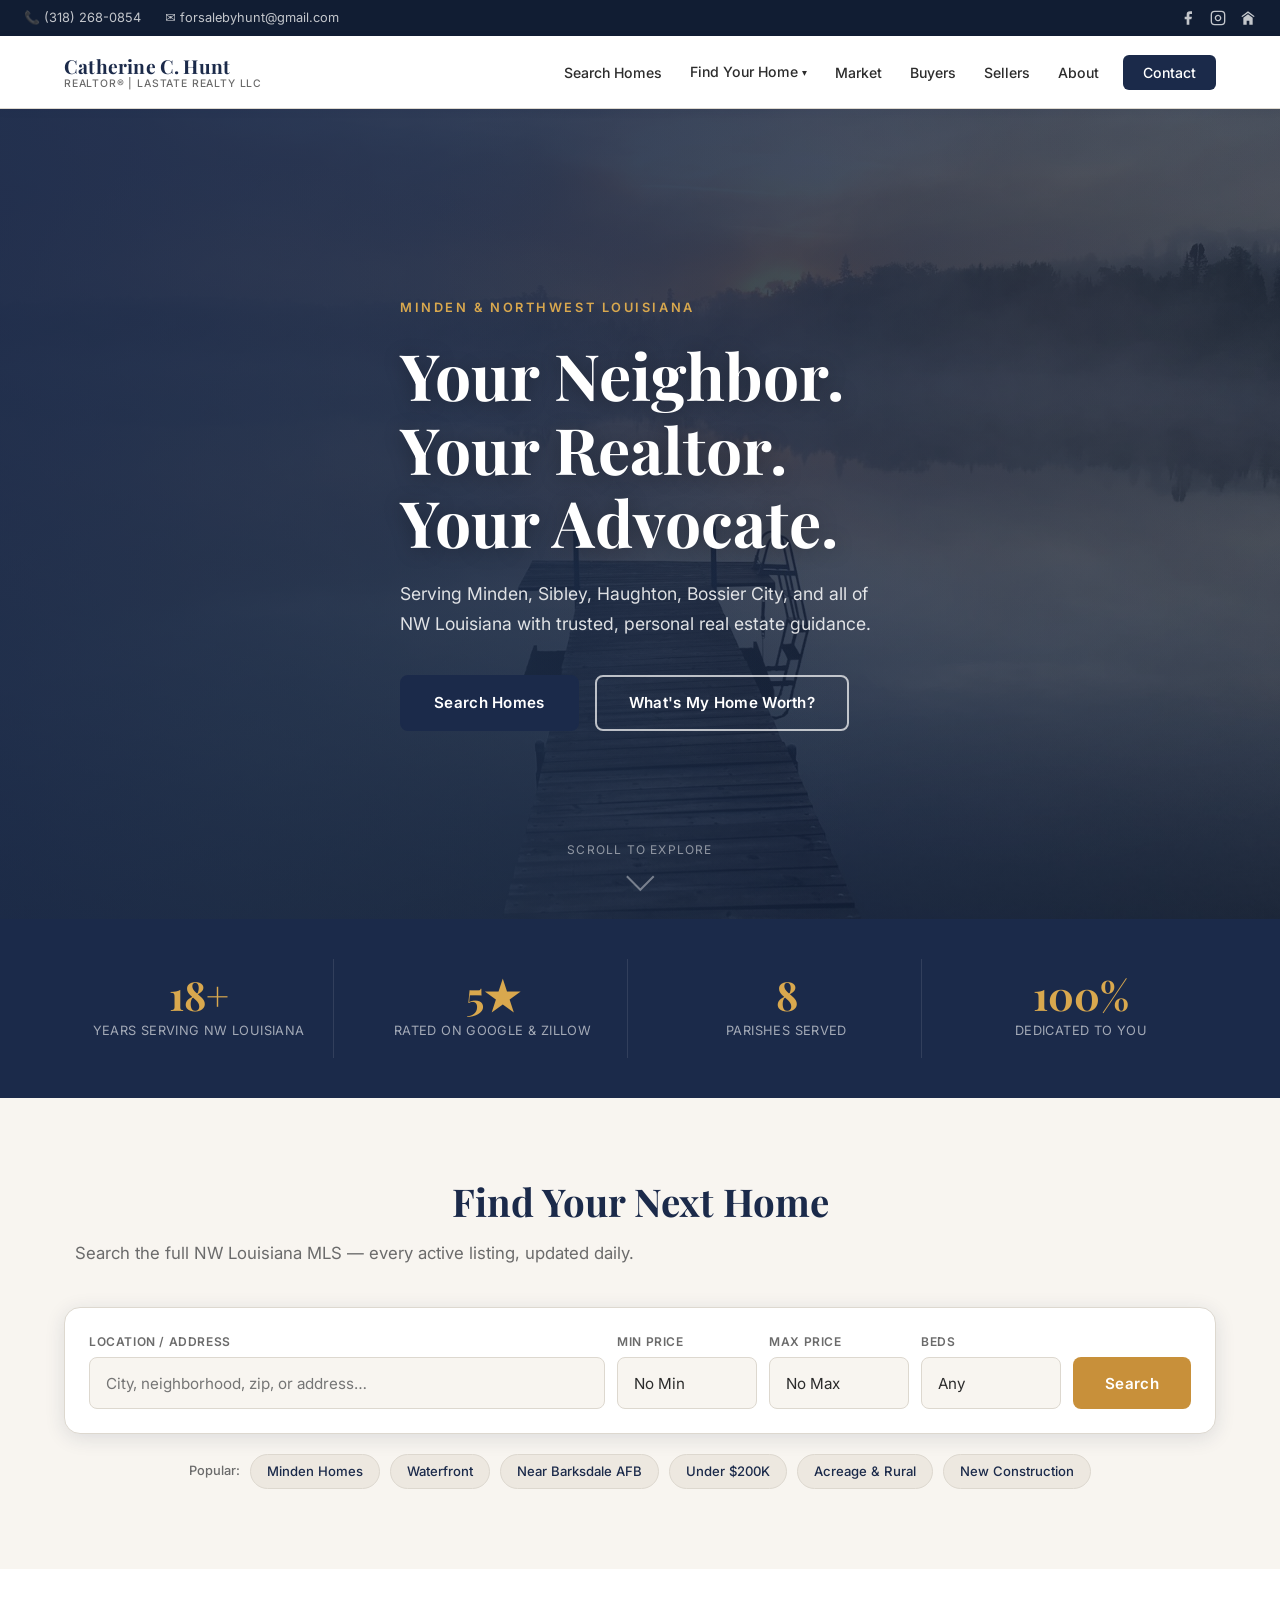
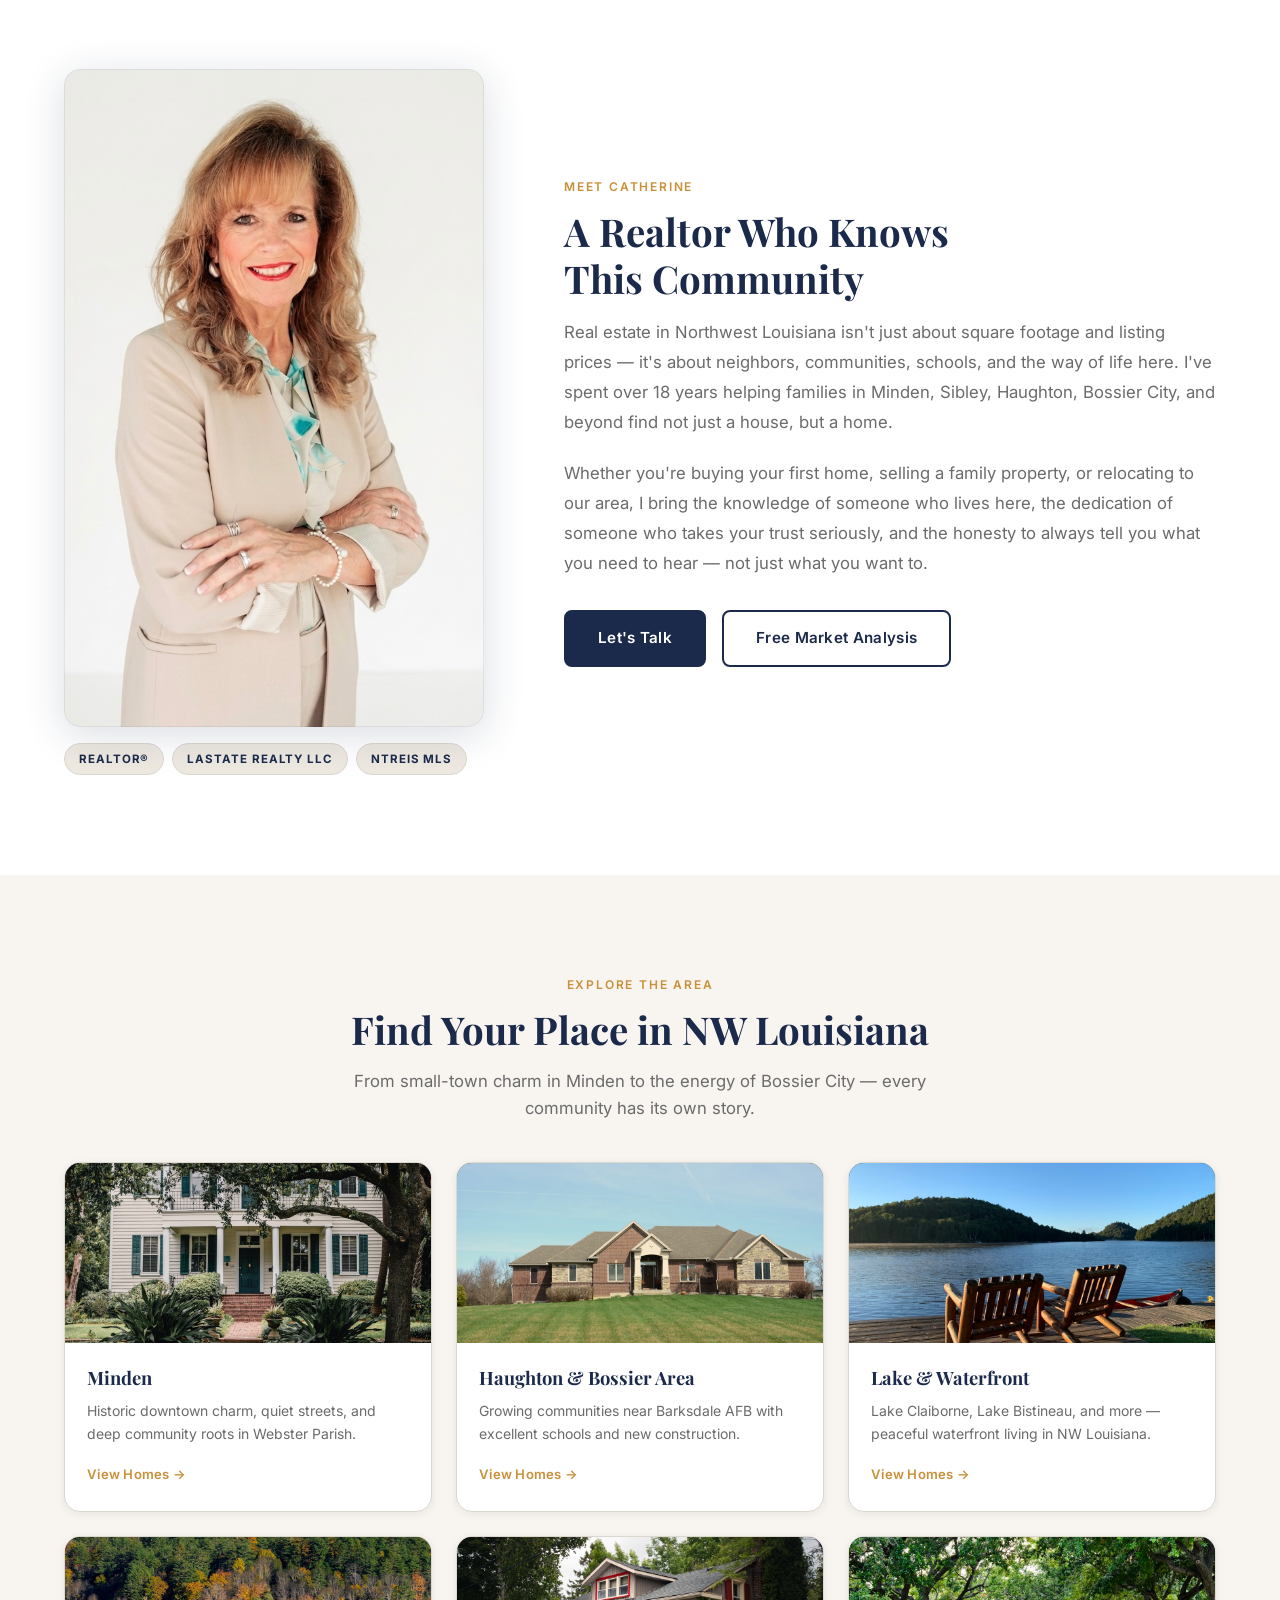
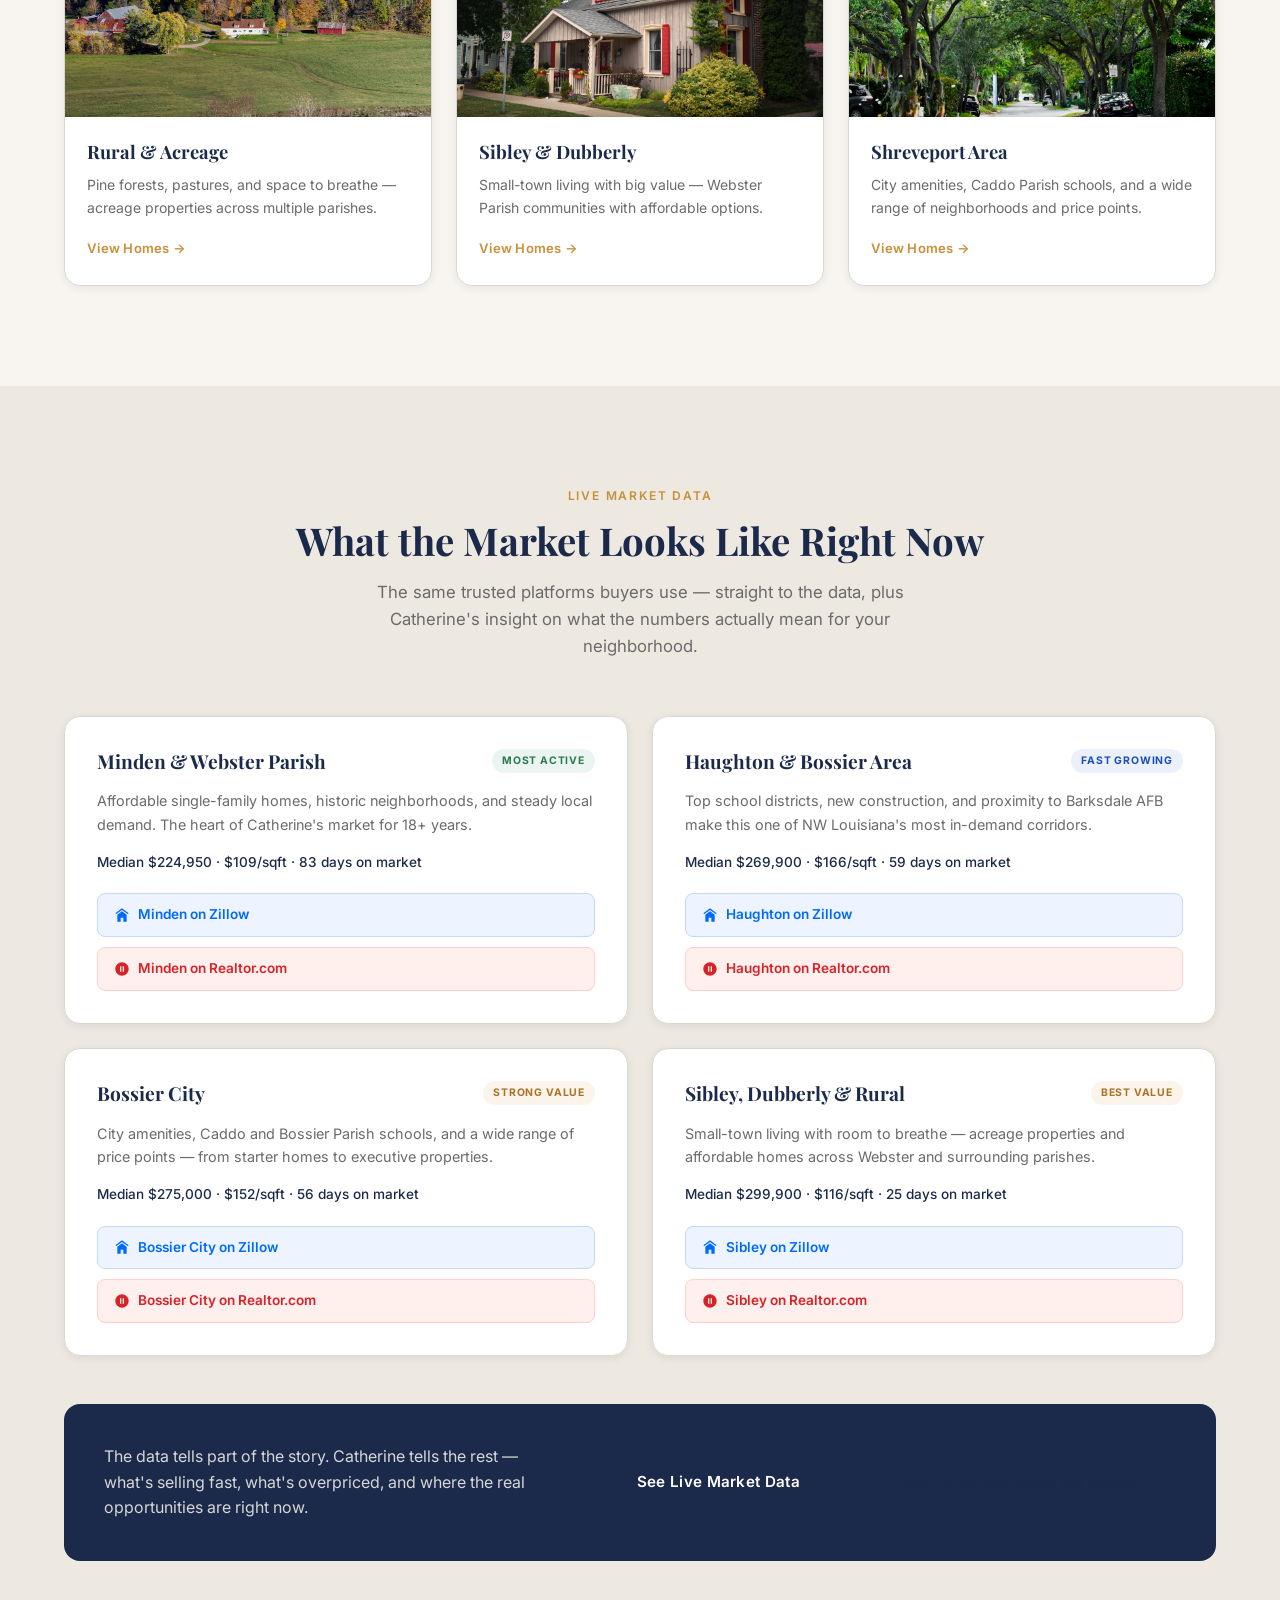
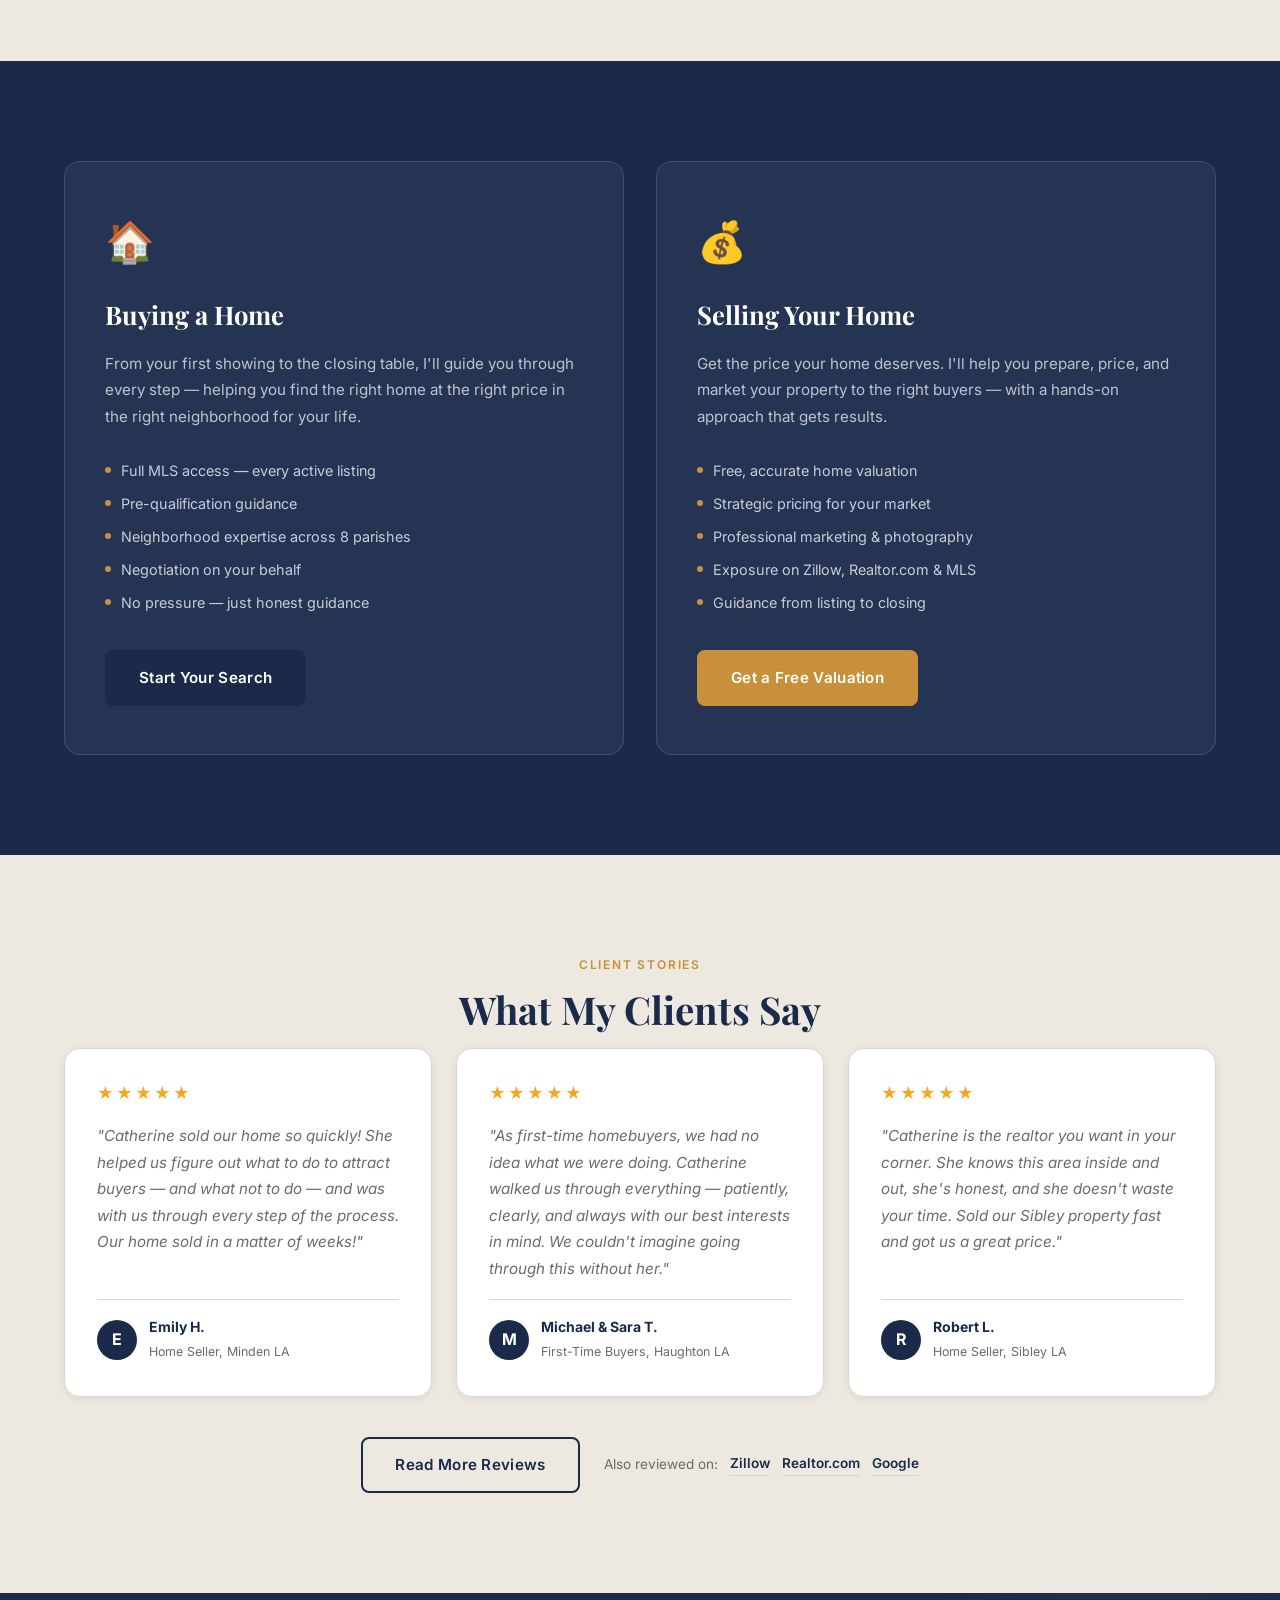
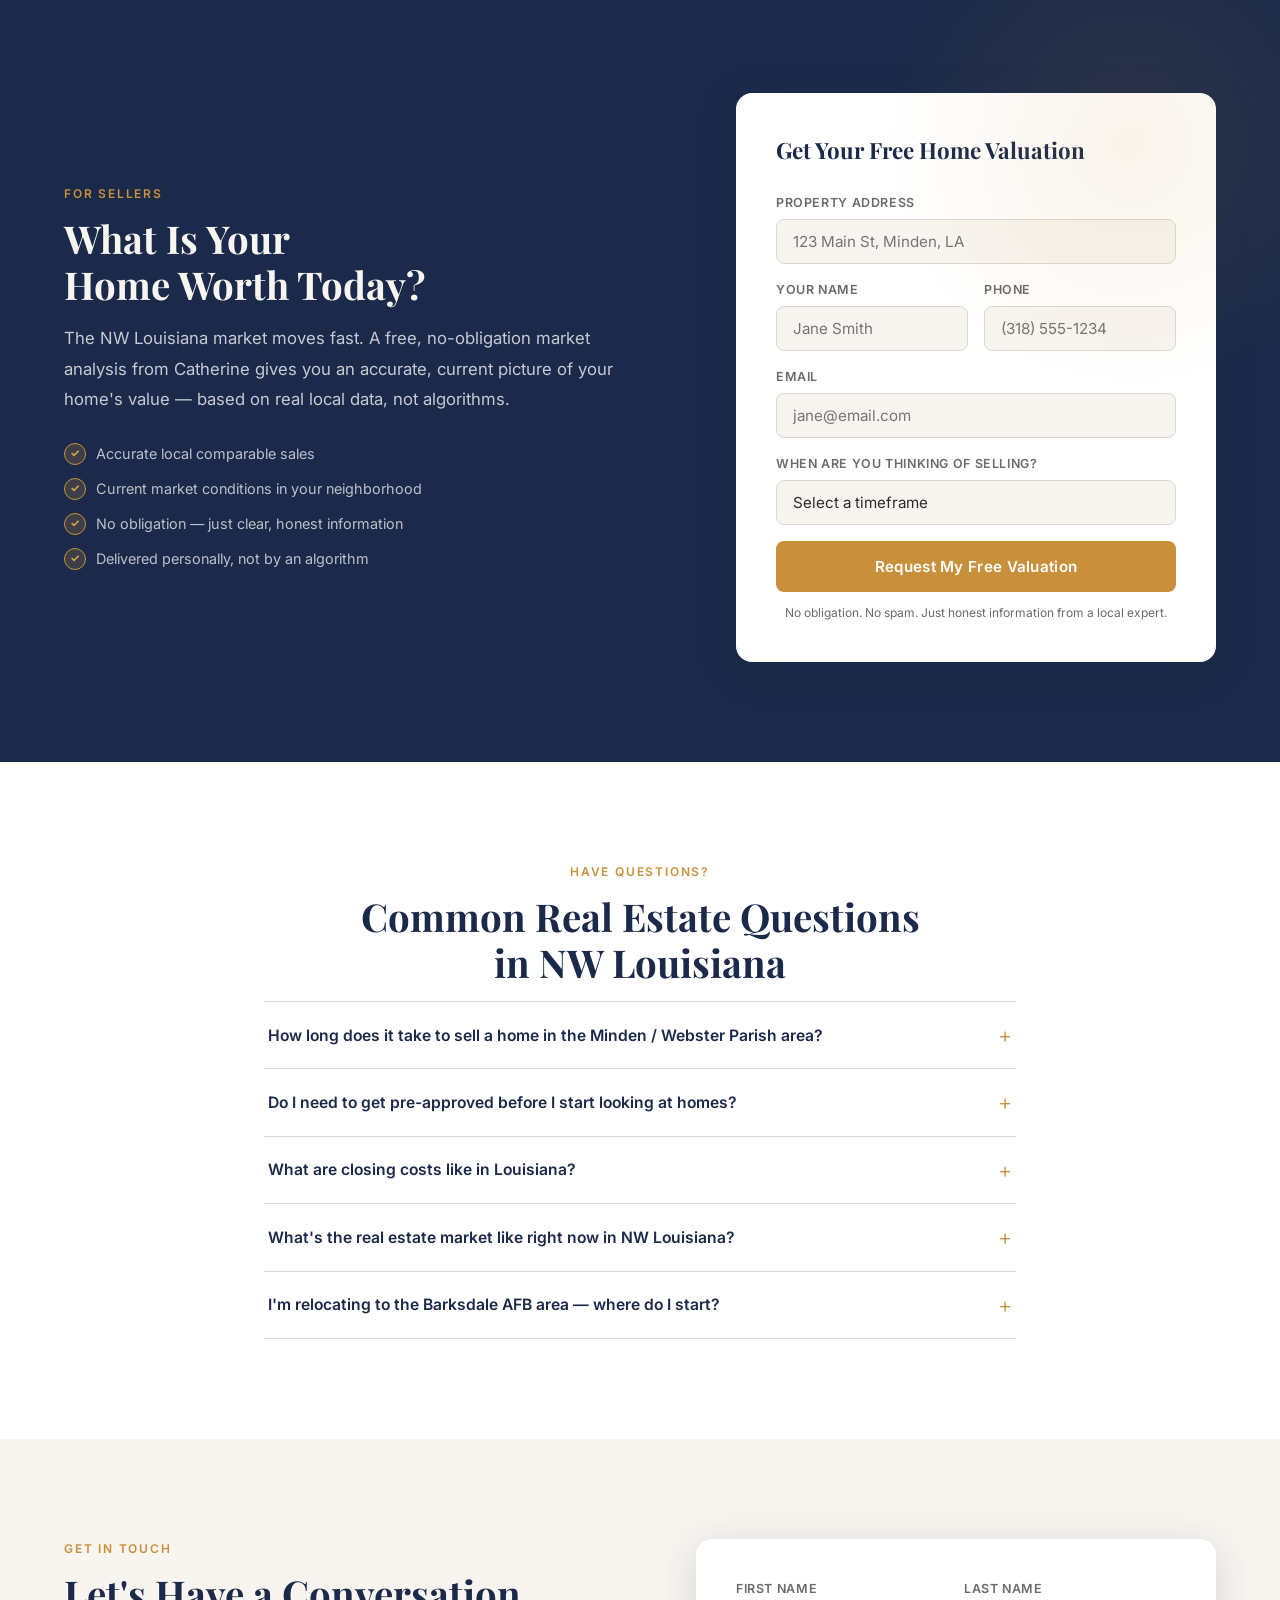
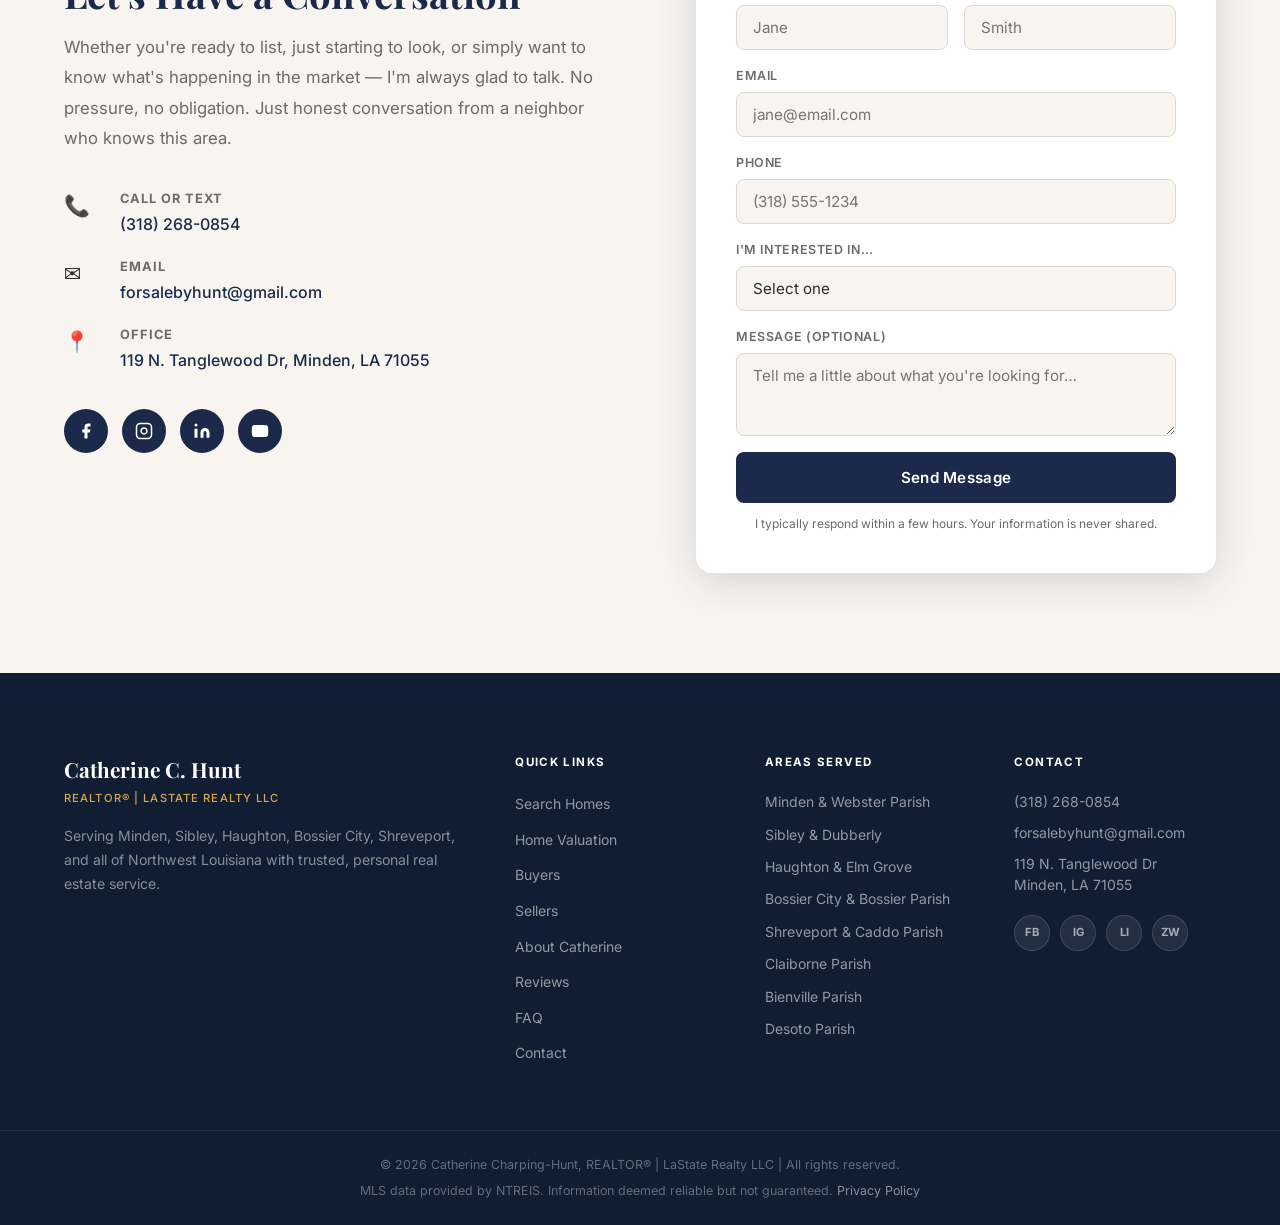
==== index.html @ a7c4f180 "Publish site 2026-11-21" ====
<!DOCTYPE html>
<html lang="en">
<head>
  <meta charset="UTF-8" />
  <meta name="viewport" content="width=device-width, initial-scale=1.0" />
  <title>Catherine C. Hunt | Realtor® | Minden & Northwest Louisiana</title>
  <meta name="description" content="Catherine Charping-Hunt is your trusted local REALTOR® serving Minden, Sibley, Haughton, Bossier City, and all of Northwest Louisiana. Search homes, get a free market analysis, or just start a conversation." />
  <meta name="google-site-verification" content="H-cuQjFTd4nhVCgy2hoSKuExroOW027hqfY9KcLhJOw" />

  <!-- Canonical + social preview. Base URL: swap to https://www.forsalebyhunt.com when the domain moves. -->
  <link rel="canonical" href="https://extradeadfred.github.io/hnt-realtor/" />
  <meta property="og:type" content="website" />
  <meta property="og:title" content="Catherine C. Hunt | Realtor® | Minden & Northwest Louisiana" />
  <meta property="og:description" content="Your trusted local REALTOR® serving Minden, Sibley, Haughton, Bossier City, and all of Northwest Louisiana. Search homes, get a free market analysis, or just start a conversation." />
  <meta property="og:url" content="https://extradeadfred.github.io/hnt-realtor/" />
  <meta property="og:image" content="https://extradeadfred.github.io/hnt-realtor/assets/hero.jpg" />
  <meta property="og:locale" content="en_US" />
  <meta name="twitter:card" content="summary_large_image" />
  <meta name="twitter:title" content="Catherine C. Hunt | Realtor® | Minden & Northwest Louisiana" />
  <meta name="twitter:description" content="Your trusted local REALTOR® serving Minden, Sibley, Haughton, Bossier City, and all of Northwest Louisiana." />
  <meta name="twitter:image" content="https://extradeadfred.github.io/hnt-realtor/assets/hero.jpg" />

  <script type="application/ld+json">
  {
    "@context": "https://schema.org",
    "@type": "RealEstateAgent",
    "name": "Catherine Charping-Hunt",
    "alternateName": "Catherine C. Hunt",
    "url": "https://extradeadfred.github.io/hnt-realtor/",
    "image": "https://extradeadfred.github.io/hnt-realtor/catherine-hunt.jpg",
    "telephone": "+1-318-268-0854",
    "email": "forsalebyhunt@gmail.com",
    "jobTitle": "REALTOR®",
    "worksFor": { "@type": "Organization", "name": "LaState Realty LLC" },
    "address": {
      "@type": "PostalAddress",
      "streetAddress": "119 N. Tanglewood Dr",
      "addressLocality": "Minden",
      "addressRegion": "LA",
      "postalCode": "71055",
      "addressCountry": "US"
    },
    "areaServed": [
      { "@type": "City", "name": "Minden, LA" },
      { "@type": "City", "name": "Sibley, LA" },
      { "@type": "City", "name": "Haughton, LA" },
      { "@type": "City", "name": "Bossier City, LA" },
      { "@type": "City", "name": "Shreveport, LA" },
      { "@type": "City", "name": "Homer, LA" },
      { "@type": "AdministrativeArea", "name": "Webster Parish, LA" },
      { "@type": "AdministrativeArea", "name": "Bossier Parish, LA" },
      { "@type": "AdministrativeArea", "name": "Claiborne Parish, LA" }
    ],
    "sameAs": [
      "https://www.facebook.com/CatherineHuntRealtor/",
      "https://www.instagram.com/realtorcatherinehunt/",
      "https://www.linkedin.com/in/catherine-charping-hunt-a2464612b",
      "https://www.zillow.com/profile/Catherine%20Hunt",
      "https://www.realtor.com/realestateagents/5878fb2764c51d001032759d"
    ]
  }
  </script>

  <link rel="preconnect" href="https://fonts.googleapis.com" />
  <link rel="preconnect" href="https://fonts.gstatic.com" crossorigin />
  <link href="https://fonts.googleapis.com/css2?family=Playfair+Display:ital,wght@0,400;0,600;0,700;1,400&family=Inter:wght@300;400;500;600&display=swap" rel="stylesheet" />
  <link rel="stylesheet" href="styles.css" />
</head>
<body>

  <!-- ===== TOP BAR ===== -->
  <div class="topbar">
    <span>📞 <a href="tel:3182680854">(318) 268-0854</a></span>
    <span>✉ <a href="mailto:forsalebyhunt@gmail.com">forsalebyhunt@gmail.com</a></span>
    <div class="topbar-social">
      <a href="https://www.facebook.com/CatherineHuntRealtor/" aria-label="Facebook" target="_blank" rel="noopener">
        <svg viewBox="0 0 24 24" fill="currentColor"><path d="M18 2h-3a5 5 0 0 0-5 5v3H7v4h3v8h4v-8h3l1-4h-4V7a1 1 0 0 1 1-1h3z"/></svg>
      </a>
      <a href="https://www.instagram.com/realtorcatherinehunt/" aria-label="Instagram" target="_blank" rel="noopener">
        <svg viewBox="0 0 24 24" fill="none" stroke="currentColor" stroke-width="2"><rect x="2" y="2" width="20" height="20" rx="5" ry="5"/><path d="M16 11.37A4 4 0 1 1 12.63 8 4 4 0 0 1 16 11.37z"/><line x1="17.5" y1="6.5" x2="17.51" y2="6.5"/></svg>
      </a>
      <a href="https://www.zillow.com/profile/Catherine%20Hunt" aria-label="Zillow" target="_blank" rel="noopener">
        <svg viewBox="0 0 24 24" fill="currentColor"><path d="M12 2L2 9.5l1.5 1L12 4.5l8.5 6L22 9.5z"/><path d="M12 6.5L5 11.5V22h5v-6h4v6h5V11.5z"/></svg>
      </a>
    </div>
  </div>

  <!-- ===== HEADER / NAV ===== -->
  <header class="header" id="header">
    <div class="header-inner container">
      <a href="#" class="logo">
        <span class="logo-name">Catherine C. Hunt</span>
        <span class="logo-title">REALTOR® | LaState Realty LLC</span>
      </a>

      <nav class="nav" id="nav">
        <ul class="nav-list">
          <li><a href="#search" class="nav-link">Search Homes</a></li>
          <li class="nav-dropdown">
            <a href="#neighborhoods" class="nav-link nav-link--dropdown">Find Your Home <span class="caret">▾</span></a>
            <ul class="dropdown-menu">
              <li><a href="#search">Minden Area Homes</a></li>
              <li><a href="#search">Sibley / Haughton / Bossier</a></li>
              <li><a href="#search">Lake &amp; Waterfront Properties</a></li>
              <li><a href="#search">Near Barksdale AFB</a></li>
              <li><a href="#search">Rural / Acreage Properties</a></li>
              <li><a href="#search">Under $200K</a></li>
              <li><a href="#search">New Construction</a></li>
              <li><a href="#search">Millwood Landing</a></li>
            </ul>
          </li>
          <li><a href="market.html" class="nav-link">Market</a></li>
          <li><a href="#buyers-sellers" class="nav-link">Buyers</a></li>
          <li><a href="#buyers-sellers" class="nav-link">Sellers</a></li>
          <li><a href="#about" class="nav-link">About</a></li>
          <li><a href="#contact" class="nav-link nav-link--cta">Contact</a></li>
        </ul>
      </nav>

      <button class="hamburger" id="hamburger" aria-label="Open menu" aria-expanded="false">
        <span></span><span></span><span></span>
      </button>
    </div>
  </header>

  <!-- ===== HERO ===== -->
  <section class="hero" id="home">
    <div class="hero-overlay"></div>
    <div class="hero-content container">
      <p class="hero-eyebrow">Minden &amp; Northwest Louisiana</p>
      <h1 class="hero-headline">Your Neighbor.<br>Your Realtor.<br>Your Advocate.</h1>
      <p class="hero-sub">Serving Minden, Sibley, Haughton, Bossier City, and all of NW Louisiana with trusted, personal real estate guidance.</p>
      <div class="hero-ctas">
        <a href="#search" class="btn btn--primary">Search Homes</a>
        <a href="#valuation" class="btn btn--outline">What's My Home Worth?</a>
      </div>
    </div>
    <div class="hero-scroll-hint">
      <span>Scroll to explore</span>
      <div class="scroll-arrow"></div>
    </div>
  </section>

  <!-- ===== STATS BAR ===== -->
  <section class="stats-bar">
    <div class="container stats-grid">
      <div class="stat">
        <span class="stat-number">18+</span>
        <span class="stat-label">Years Serving NW Louisiana</span>
      </div>
      <div class="stat">
        <span class="stat-number">5★</span>
        <span class="stat-label">Rated on Google &amp; Zillow</span>
      </div>
      <div class="stat">
        <span class="stat-number">8</span>
        <span class="stat-label">Parishes Served</span>
      </div>
      <div class="stat">
        <span class="stat-number">100%</span>
        <span class="stat-label">Dedicated to You</span>
      </div>
    </div>
  </section>

  <!-- ===== SEARCH ===== -->
  <section class="search-section" id="search">
    <div class="container search-wrapper">
      <h2 class="section-title">Find Your Next Home</h2>
      <p class="section-sub">Search the full NW Louisiana MLS — every active listing, updated daily.</p>
      <div class="search-bar-wrap">
        <div class="search-row">
          <div class="search-field">
            <label>Location / Address</label>
            <input type="text" placeholder="City, neighborhood, zip, or address…" />
          </div>
          <div class="search-field search-field--sm">
            <label>Min Price</label>
            <select>
              <option value="">No Min</option>
              <option>$50,000</option>
              <option>$100,000</option>
              <option>$150,000</option>
              <option>$200,000</option>
              <option>$250,000</option>
              <option>$300,000</option>
              <option>$400,000</option>
              <option>$500,000+</option>
            </select>
          </div>
          <div class="search-field search-field--sm">
            <label>Max Price</label>
            <select>
              <option value="">No Max</option>
              <option>$100,000</option>
              <option>$150,000</option>
              <option>$200,000</option>
              <option>$250,000</option>
              <option>$300,000</option>
              <option>$400,000</option>
              <option>$500,000</option>
              <option>$750,000+</option>
            </select>
          </div>
          <div class="search-field search-field--sm">
            <label>Beds</label>
            <select>
              <option value="">Any</option>
              <option>1+</option>
              <option>2+</option>
              <option>3+</option>
              <option>4+</option>
            </select>
          </div>
          <button class="btn btn--search">Search</button>
        </div>
      </div>
      <div class="quick-searches">
        <span class="quick-label">Popular:</span>
        <a href="#" class="quick-tag">Minden Homes</a>
        <a href="#" class="quick-tag">Waterfront</a>
        <a href="#" class="quick-tag">Near Barksdale AFB</a>
        <a href="#" class="quick-tag">Under $200K</a>
        <a href="#" class="quick-tag">Acreage &amp; Rural</a>
        <a href="#" class="quick-tag">New Construction</a>
      </div>
    </div>
  </section>

  <!-- ===== ABOUT CATHERINE ===== -->
  <section class="about-section" id="about">
    <div class="container about-grid">
      <div class="about-photo-wrap">
        <div class="about-photo-frame">
          <img src="catherine-hunt.jpg" alt="Catherine C. Hunt, REALTOR® — Minden & Northwest Louisiana" class="about-photo" />
        </div>
        <div class="about-badges">
          <div class="badge">REALTOR®</div>
          <div class="badge">LaState Realty LLC</div>
          <div class="badge">NTREIS MLS</div>
        </div>
      </div>
      <div class="about-content">
        <p class="section-eyebrow">Meet Catherine</p>
        <h2 class="section-title section-title--left">A Realtor Who Knows<br>This Community</h2>
        <p class="about-text">
          Real estate in Northwest Louisiana isn't just about square footage and listing prices — it's about neighbors, communities, schools, and the way of life here. I've spent over 18 years helping families in Minden, Sibley, Haughton, Bossier City, and beyond find not just a house, but a home.
        </p>
        <p class="about-text">
          Whether you're buying your first home, selling a family property, or relocating to our area, I bring the knowledge of someone who lives here, the dedication of someone who takes your trust seriously, and the honesty to always tell you what you need to hear — not just what you want to.
        </p>
        <div class="about-ctas">
          <a href="#contact" class="btn btn--primary">Let's Talk</a>
          <a href="#contact" class="btn btn--ghost">Free Market Analysis</a>
        </div>
      </div>
    </div>
  </section>

  <!-- ===== NEIGHBORHOODS ===== -->
  <section class="neighborhoods-section" id="neighborhoods">
    <div class="container">
      <p class="section-eyebrow center">Explore the Area</p>
      <h2 class="section-title center">Find Your Place in NW Louisiana</h2>
      <p class="section-sub center">From small-town charm in Minden to the energy of Bossier City — every community has its own story.</p>
      <div class="neighborhoods-grid">
        <a href="#search" class="neighborhood-card">
          <div class="nc-img nc-img--minden"></div>
          <div class="nc-body">
            <h3>Minden</h3>
            <p>Historic downtown charm, quiet streets, and deep community roots in Webster Parish.</p>
            <span class="nc-link">View Homes →</span>
          </div>
        </a>
        <a href="#search" class="neighborhood-card">
          <div class="nc-img nc-img--haughton"></div>
          <div class="nc-body">
            <h3>Haughton &amp; Bossier Area</h3>
            <p>Growing communities near Barksdale AFB with excellent schools and new construction.</p>
            <span class="nc-link">View Homes →</span>
          </div>
        </a>
        <a href="#search" class="neighborhood-card">
          <div class="nc-img nc-img--waterfront"></div>
          <div class="nc-body">
            <h3>Lake &amp; Waterfront</h3>
            <p>Lake Claiborne, Lake Bistineau, and more — peaceful waterfront living in NW Louisiana.</p>
            <span class="nc-link">View Homes →</span>
          </div>
        </a>
        <a href="#search" class="neighborhood-card">
          <div class="nc-img nc-img--rural"></div>
          <div class="nc-body">
            <h3>Rural &amp; Acreage</h3>
            <p>Pine forests, pastures, and space to breathe — acreage properties across multiple parishes.</p>
            <span class="nc-link">View Homes →</span>
          </div>
        </a>
        <a href="#search" class="neighborhood-card">
          <div class="nc-img nc-img--sibley"></div>
          <div class="nc-body">
            <h3>Sibley &amp; Dubberly</h3>
            <p>Small-town living with big value — Webster Parish communities with affordable options.</p>
            <span class="nc-link">View Homes →</span>
          </div>
        </a>
        <a href="#search" class="neighborhood-card">
          <div class="nc-img nc-img--shreveport"></div>
          <div class="nc-body">
            <h3>Shreveport Area</h3>
            <p>City amenities, Caddo Parish schools, and a wide range of neighborhoods and price points.</p>
            <span class="nc-link">View Homes →</span>
          </div>
        </a>
      </div>
    </div>
  </section>

  <!-- ===== MARKET SNAPSHOT ===== -->
  <section class="market-section" id="market">
    <div class="container">
      <p class="section-eyebrow center">Live Market Data</p>
      <h2 class="section-title center">What the Market Looks Like Right Now</h2>
      <p class="section-sub center">The same trusted platforms buyers use — straight to the data, plus Catherine's insight on what the numbers actually mean for your neighborhood.</p>
      <div class="market-grid">

        <div class="market-card">
          <div class="market-card-top">
            <h3>Minden &amp; Webster Parish</h3>
            <span class="market-badge market-badge--active">Most Active</span>
          </div>
          <p class="market-desc">Affordable single-family homes, historic neighborhoods, and steady local demand. The heart of Catherine's market for 18+ years.</p>
          <p class="market-desc" style="font-size:0.85rem; color:var(--navy); font-weight:500;">Median <span data-stat="Minden:median_price">$224,950</span> · <span data-stat="Minden:median_ppsf">$108/sqft</span> · <span data-stat="Minden:median_dom">83 days</span> on market</p>
          <div class="market-links">
            <a href="https://www.zillow.com/minden-la/home-values/" target="_blank" rel="noopener" class="market-link market-link--zillow">
              <svg width="16" height="16" viewBox="0 0 24 24" fill="currentColor" aria-hidden="true"><path d="M12 2L2 9.5l1.5 1L12 4.5l8.5 6L22 9.5z"/><path d="M12 6.5L5 11.5V22h5v-6h4v6h5V11.5z"/></svg>
              Minden on Zillow
            </a>
            <a href="https://www.realtor.com/realestateandhomes-search/Minden_LA" target="_blank" rel="noopener" class="market-link market-link--realtor">
              <svg width="16" height="16" viewBox="0 0 24 24" fill="currentColor" aria-hidden="true"><path d="M12 2C6.48 2 2 6.48 2 12s4.48 10 10 10 10-4.48 10-10S17.52 2 12 2zm-1 14H9V8h2v8zm4 0h-2V8h2v8z"/></svg>
              Minden on Realtor.com
            </a>
          </div>
        </div>

        <div class="market-card">
          <div class="market-card-top">
            <h3>Haughton &amp; Bossier Area</h3>
            <span class="market-badge market-badge--growing">Fast Growing</span>
          </div>
          <p class="market-desc">Top school districts, new construction, and proximity to Barksdale AFB make this one of NW Louisiana's most in-demand corridors.</p>
          <p class="market-desc" style="font-size:0.85rem; color:var(--navy); font-weight:500;">Median <span data-stat="Haughton:median_price">$269,900</span> · <span data-stat="Haughton:median_ppsf">$166/sqft</span> · <span data-stat="Haughton:median_dom">59 days</span> on market</p>
          <div class="market-links">
            <a href="https://www.zillow.com/haughton-la/home-values/" target="_blank" rel="noopener" class="market-link market-link--zillow">
              <svg width="16" height="16" viewBox="0 0 24 24" fill="currentColor" aria-hidden="true"><path d="M12 2L2 9.5l1.5 1L12 4.5l8.5 6L22 9.5z"/><path d="M12 6.5L5 11.5V22h5v-6h4v6h5V11.5z"/></svg>
              Haughton on Zillow
            </a>
            <a href="https://www.realtor.com/realestateandhomes-search/Haughton_LA" target="_blank" rel="noopener" class="market-link market-link--realtor">
              <svg width="16" height="16" viewBox="0 0 24 24" fill="currentColor" aria-hidden="true"><path d="M12 2C6.48 2 2 6.48 2 12s4.48 10 10 10 10-4.48 10-10S17.52 2 12 2zm-1 14H9V8h2v8zm4 0h-2V8h2v8z"/></svg>
              Haughton on Realtor.com
            </a>
          </div>
        </div>

        <div class="market-card">
          <div class="market-card-top">
            <h3>Bossier City</h3>
            <span class="market-badge market-badge--value">Strong Value</span>
          </div>
          <p class="market-desc">City amenities, Caddo and Bossier Parish schools, and a wide range of price points — from starter homes to executive properties.</p>
          <p class="market-desc" style="font-size:0.85rem; color:var(--navy); font-weight:500;">Median <span data-stat="Bossier City:median_price">$275,000</span> · <span data-stat="Bossier City:median_ppsf">$152/sqft</span> · <span data-stat="Bossier City:median_dom">56 days</span> on market</p>
          <div class="market-links">
            <a href="https://www.zillow.com/bossier-city-la/home-values/" target="_blank" rel="noopener" class="market-link market-link--zillow">
              <svg width="16" height="16" viewBox="0 0 24 24" fill="currentColor" aria-hidden="true"><path d="M12 2L2 9.5l1.5 1L12 4.5l8.5 6L22 9.5z"/><path d="M12 6.5L5 11.5V22h5v-6h4v6h5V11.5z"/></svg>
              Bossier City on Zillow
            </a>
            <a href="https://www.realtor.com/realestateandhomes-search/Bossier-City_LA" target="_blank" rel="noopener" class="market-link market-link--realtor">
              <svg width="16" height="16" viewBox="0 0 24 24" fill="currentColor" aria-hidden="true"><path d="M12 2C6.48 2 2 6.48 2 12s4.48 10 10 10 10-4.48 10-10S17.52 2 12 2zm-1 14H9V8h2v8zm4 0h-2V8h2v8z"/></svg>
              Bossier City on Realtor.com
            </a>
          </div>
        </div>

        <div class="market-card">
          <div class="market-card-top">
            <h3>Sibley, Dubberly &amp; Rural</h3>
            <span class="market-badge market-badge--value">Best Value</span>
          </div>
          <p class="market-desc">Small-town living with room to breathe — acreage properties and affordable homes across Webster and surrounding parishes.</p>
          <p class="market-desc" style="font-size:0.85rem; color:var(--navy); font-weight:500;">Median <span data-stat="Sibley:median_price">$299,900</span> · <span data-stat="Sibley:median_ppsf">$116/sqft</span> · <span data-stat="Sibley:median_dom">25 days</span> on market</p>
          <div class="market-links">
            <a href="https://www.zillow.com/sibley-la/home-values/" target="_blank" rel="noopener" class="market-link market-link--zillow">
              <svg width="16" height="16" viewBox="0 0 24 24" fill="currentColor" aria-hidden="true"><path d="M12 2L2 9.5l1.5 1L12 4.5l8.5 6L22 9.5z"/><path d="M12 6.5L5 11.5V22h5v-6h4v6h5V11.5z"/></svg>
              Sibley on Zillow
            </a>
            <a href="https://www.realtor.com/realestateandhomes-search/Sibley_LA" target="_blank" rel="noopener" class="market-link market-link--realtor">
              <svg width="16" height="16" viewBox="0 0 24 24" fill="currentColor" aria-hidden="true"><path d="M12 2C6.48 2 2 6.48 2 12s4.48 10 10 10 10-4.48 10-10S17.52 2 12 2zm-1 14H9V8h2v8zm4 0h-2V8h2v8z"/></svg>
              Sibley on Realtor.com
            </a>
          </div>
        </div>

      </div>
      <div class="market-cta-wrap">
        <p class="market-cta-text">The data tells part of the story. Catherine tells the rest — what's selling fast, what's overpriced, and where the real opportunities are right now.</p>
        <a href="market.html" class="btn btn--primary">See Live Market Data</a>
        <a href="#contact" class="btn btn--ghost">Ask Catherine About the Market</a>
      </div>
    </div>
  </section>

  <!-- ===== BUYERS / SELLERS ===== -->
  <section class="buyers-sellers" id="buyers-sellers">
    <div class="container bs-grid">
      <div class="bs-card bs-card--buyer">
        <div class="bs-icon">🏠</div>
        <h3>Buying a Home</h3>
        <p>From your first showing to the closing table, I'll guide you through every step — helping you find the right home at the right price in the right neighborhood for your life.</p>
        <ul class="bs-list">
          <li>Full MLS access — every active listing</li>
          <li>Pre-qualification guidance</li>
          <li>Neighborhood expertise across 8 parishes</li>
          <li>Negotiation on your behalf</li>
          <li>No pressure — just honest guidance</li>
        </ul>
        <a href="#contact" class="btn btn--primary">Start Your Search</a>
      </div>
      <div class="bs-card bs-card--seller">
        <div class="bs-icon">💰</div>
        <h3>Selling Your Home</h3>
        <p>Get the price your home deserves. I'll help you prepare, price, and market your property to the right buyers — with a hands-on approach that gets results.</p>
        <ul class="bs-list">
          <li>Free, accurate home valuation</li>
          <li>Strategic pricing for your market</li>
          <li>Professional marketing &amp; photography</li>
          <li>Exposure on Zillow, Realtor.com &amp; MLS</li>
          <li>Guidance from listing to closing</li>
        </ul>
        <a href="#valuation" class="btn btn--gold">Get a Free Valuation</a>
      </div>
    </div>
  </section>

  <!-- ===== TESTIMONIALS ===== -->
  <section class="testimonials-section" id="testimonials">
    <div class="container">
      <p class="section-eyebrow center">Client Stories</p>
      <h2 class="section-title center">What My Clients Say</h2>
      <div class="testimonials-grid">
        <div class="testimonial-card">
          <div class="stars">★★★★★</div>
          <p class="testimonial-text">"Catherine sold our home so quickly! She helped us figure out what to do to attract buyers — and what <em>not</em> to do — and was with us through every step of the process. Our home sold in a matter of weeks!"</p>
          <div class="testimonial-author">
            <div class="author-avatar">E</div>
            <div>
              <strong>Emily H.</strong>
              <span>Home Seller, Minden LA</span>
            </div>
          </div>
        </div>
        <div class="testimonial-card">
          <div class="stars">★★★★★</div>
          <p class="testimonial-text">"As first-time homebuyers, we had no idea what we were doing. Catherine walked us through everything — patiently, clearly, and always with our best interests in mind. We couldn't imagine going through this without her."</p>
          <div class="testimonial-author">
            <div class="author-avatar">M</div>
            <div>
              <strong>Michael &amp; Sara T.</strong>
              <span>First-Time Buyers, Haughton LA</span>
            </div>
          </div>
        </div>
        <div class="testimonial-card">
          <div class="stars">★★★★★</div>
          <p class="testimonial-text">"Catherine is the realtor you want in your corner. She knows this area inside and out, she's honest, and she doesn't waste your time. Sold our Sibley property fast and got us a great price."</p>
          <div class="testimonial-author">
            <div class="author-avatar">R</div>
            <div>
              <strong>Robert L.</strong>
              <span>Home Seller, Sibley LA</span>
            </div>
          </div>
        </div>
      </div>
      <div class="reviews-link">
        <a href="https://www.forsalebyhunt.com/testimonials" class="btn btn--ghost" target="_blank" rel="noopener">Read More Reviews</a>
        <div class="review-platforms">
          <span>Also reviewed on:</span>
          <a href="https://www.zillow.com/profile/Catherine%20Hunt" target="_blank" rel="noopener">Zillow</a>
          <a href="https://www.realtor.com/realestateagents/5878fb2764c51d001032759d" target="_blank" rel="noopener">Realtor.com</a>
          <a href="https://www.google.com/search?q=catherine+c+hunt+realtor+minden+la" target="_blank" rel="noopener">Google</a>
        </div>
      </div>
    </div>
  </section>

  <!-- ===== HOME VALUATION ===== -->
  <section class="valuation-section" id="valuation">
    <div class="container valuation-grid">
      <div class="valuation-content">
        <p class="section-eyebrow">For Sellers</p>
        <h2 class="section-title section-title--light">What Is Your<br>Home Worth Today?</h2>
        <p class="valuation-text">The NW Louisiana market moves fast. A free, no-obligation market analysis from Catherine gives you an accurate, current picture of your home's value — based on real local data, not algorithms.</p>
        <ul class="valuation-points">
          <li>Accurate local comparable sales</li>
          <li>Current market conditions in your neighborhood</li>
          <li>No obligation — just clear, honest information</li>
          <li>Delivered personally, not by an algorithm</li>
        </ul>
      </div>
      <div class="valuation-form-wrap">
        <form class="valuation-form" id="valuation-form">
          <h3>Get Your Free Home Valuation</h3>
          <div class="form-field">
            <label for="val-address">Property Address</label>
            <input type="text" id="val-address" placeholder="123 Main St, Minden, LA" />
          </div>
          <div class="form-row">
            <div class="form-field">
              <label for="val-name">Your Name</label>
              <input type="text" id="val-name" placeholder="Jane Smith" />
            </div>
            <div class="form-field">
              <label for="val-phone">Phone</label>
              <input type="tel" id="val-phone" placeholder="(318) 555-1234" />
            </div>
          </div>
          <div class="form-field">
            <label for="val-email">Email</label>
            <input type="email" id="val-email" placeholder="jane@email.com" />
          </div>
          <div class="form-field">
            <label for="val-timeline">When are you thinking of selling?</label>
            <select id="val-timeline">
              <option value="">Select a timeframe</option>
              <option>As soon as possible</option>
              <option>1–3 months</option>
              <option>3–6 months</option>
              <option>6–12 months</option>
              <option>Just exploring my options</option>
            </select>
          </div>
          <button type="submit" class="btn btn--gold btn--full">Request My Free Valuation</button>
          <p class="form-disclaimer">No obligation. No spam. Just honest information from a local expert.</p>
        </form>
      </div>
    </div>
  </section>

  <script type="application/ld+json">
  {
    "@context": "https://schema.org",
    "@type": "FAQPage",
    "mainEntity": [
      {
        "@type": "Question",
        "name": "How long does it take to sell a home in the Minden / Webster Parish area?",
        "acceptedAnswer": { "@type": "Answer", "text": "In the current NW Louisiana market, well-priced homes in Minden and Webster Parish typically receive offers within 2–6 weeks. Homes that are strategically priced and properly prepared tend to sell significantly faster." }
      },
      {
        "@type": "Question",
        "name": "Do I need to get pre-approved before I start looking at homes?",
        "acceptedAnswer": { "@type": "Answer", "text": "You don't have to — but it's strongly recommended. A pre-approval letter tells sellers you're a serious buyer, strengthens your offer, and helps you focus your search on homes in your real budget." }
      },
      {
        "@type": "Question",
        "name": "What are closing costs like in Louisiana?",
        "acceptedAnswer": { "@type": "Answer", "text": "In Louisiana, buyers typically pay 2–5% of the purchase price in closing costs, which includes lender fees, title insurance, prepaid taxes and insurance, and other items. Sellers typically cover the real estate agent compensation and their own share of closing costs." }
      },
      {
        "@type": "Question",
        "name": "What's the real estate market like right now in NW Louisiana?",
        "acceptedAnswer": { "@type": "Answer", "text": "The NW Louisiana market has remained relatively stable compared to other regions. Minden and Webster Parish offer excellent value for buyers, and waterfront properties near Lake Claiborne and Lake Bistineau continue to attract strong interest." }
      },
      {
        "@type": "Question",
        "name": "I'm relocating to the Barksdale AFB area — where do I start?",
        "acceptedAnswer": { "@type": "Answer", "text": "Haughton, Bossier City, and surrounding Bossier Parish communities are the most popular options for Barksdale families due to school quality, proximity to base, and a strong sense of community. Contact Catherine for a relocation guide or virtual tours before you arrive." }
      }
    ]
  }
  </script>

  <!-- ===== FAQ ===== -->
  <section class="faq-section" id="faq">
    <div class="container faq-wrap">
      <p class="section-eyebrow center">Have Questions?</p>
      <h2 class="section-title center">Common Real Estate Questions<br>in NW Louisiana</h2>
      <div class="faq-list">
        <div class="faq-item">
          <button class="faq-question" aria-expanded="false">
            How long does it take to sell a home in the Minden / Webster Parish area?
            <span class="faq-icon">+</span>
          </button>
          <div class="faq-answer">
            <p>In the current NW Louisiana market, well-priced homes in Minden and Webster Parish typically receive offers within 2–6 weeks. Homes that are strategically priced and properly prepared tend to sell significantly faster. I can give you a realistic timeline based on your specific property and current comparable sales.</p>
          </div>
        </div>
        <div class="faq-item">
          <button class="faq-question" aria-expanded="false">
            Do I need to get pre-approved before I start looking at homes?
            <span class="faq-icon">+</span>
          </button>
          <div class="faq-answer">
            <p>You don't have to — but it's strongly recommended. A pre-approval letter tells sellers you're a serious buyer, strengthens your offer, and helps you focus your search on homes in your real budget. I can connect you with trusted local lenders who know the NW Louisiana market.</p>
          </div>
        </div>
        <div class="faq-item">
          <button class="faq-question" aria-expanded="false">
            What are closing costs like in Louisiana?
            <span class="faq-icon">+</span>
          </button>
          <div class="faq-answer">
            <p>In Louisiana, buyers typically pay 2–5% of the purchase price in closing costs, which includes lender fees, title insurance, prepaid taxes and insurance, and other items. Sellers typically cover the real estate agent compensation and their own share of closing costs. I walk every client through an estimated closing cost breakdown before we make or accept any offer — no surprises.</p>
          </div>
        </div>
        <div class="faq-item">
          <button class="faq-question" aria-expanded="false">
            What's the real estate market like right now in NW Louisiana?
            <span class="faq-icon">+</span>
          </button>
          <div class="faq-answer">
            <p>The NW Louisiana market has remained relatively stable compared to other regions. Minden and Webster Parish offer excellent value for buyers, and waterfront properties near Lake Claiborne and Lake Bistineau continue to attract strong interest. I publish regular market reports — contact me for the latest data on your specific area.</p>
          </div>
        </div>
        <div class="faq-item">
          <button class="faq-question" aria-expanded="false">
            I'm relocating to the Barksdale AFB area — where do I start?
            <span class="faq-icon">+</span>
          </button>
          <div class="faq-answer">
            <p>Welcome to NW Louisiana! Haughton, Bossier City, and surrounding Bossier Parish communities are the most popular options for Barksdale families due to school quality, proximity to base, and a strong sense of community. I'm happy to put together a relocation guide or schedule virtual tours before you arrive. Contact me and we'll get you oriented.</p>
          </div>
        </div>
      </div>
    </div>
  </section>

  <!-- ===== CONTACT ===== -->
  <section class="contact-section" id="contact">
    <div class="container contact-grid">
      <div class="contact-info">
        <p class="section-eyebrow">Get In Touch</p>
        <h2 class="section-title section-title--left">Let's Have a Conversation</h2>
        <p class="contact-text">Whether you're ready to list, just starting to look, or simply want to know what's happening in the market — I'm always glad to talk. No pressure, no obligation. Just honest conversation from a neighbor who knows this area.</p>
        <div class="contact-details">
          <a href="tel:3182680854" class="contact-item">
            <div class="contact-icon">📞</div>
            <div>
              <strong>Call or Text</strong>
              <span>(318) 268-0854</span>
            </div>
          </a>
          <a href="mailto:forsalebyhunt@gmail.com" class="contact-item">
            <div class="contact-icon">✉</div>
            <div>
              <strong>Email</strong>
              <span>forsalebyhunt@gmail.com</span>
            </div>
          </a>
          <div class="contact-item">
            <div class="contact-icon">📍</div>
            <div>
              <strong>Office</strong>
              <span>119 N. Tanglewood Dr, Minden, LA 71055</span>
            </div>
          </div>
        </div>
        <div class="contact-social">
          <a href="https://www.facebook.com/CatherineHuntRealtor/" target="_blank" rel="noopener" aria-label="Facebook">
            <svg viewBox="0 0 24 24" fill="currentColor"><path d="M18 2h-3a5 5 0 0 0-5 5v3H7v4h3v8h4v-8h3l1-4h-4V7a1 1 0 0 1 1-1h3z"/></svg>
          </a>
          <a href="https://www.instagram.com/realtorcatherinehunt/" target="_blank" rel="noopener" aria-label="Instagram">
            <svg viewBox="0 0 24 24" fill="none" stroke="currentColor" stroke-width="2"><rect x="2" y="2" width="20" height="20" rx="5" ry="5"/><path d="M16 11.37A4 4 0 1 1 12.63 8 4 4 0 0 1 16 11.37z"/><line x1="17.5" y1="6.5" x2="17.51" y2="6.5"/></svg>
          </a>
          <a href="https://www.linkedin.com/in/catherine-charping-hunt-a2464612b" target="_blank" rel="noopener" aria-label="LinkedIn">
            <svg viewBox="0 0 24 24" fill="currentColor"><path d="M16 8a6 6 0 0 1 6 6v7h-4v-7a2 2 0 0 0-2-2 2 2 0 0 0-2 2v7h-4v-7a6 6 0 0 1 6-6z"/><rect x="2" y="9" width="4" height="12"/><circle cx="4" cy="4" r="2"/></svg>
          </a>
          <a href="https://www.youtube.com/channel/UCVgbmIvFrv8oc5gp9-ZIa2g" target="_blank" rel="noopener" aria-label="YouTube">
            <svg viewBox="0 0 24 24" fill="currentColor"><path d="M22.54 6.42a2.78 2.78 0 0 0-1.95-1.96C18.88 4 12 4 12 4s-6.88 0-8.59.46a2.78 2.78 0 0 0-1.95 1.96A29 29 0 0 0 1 12a29 29 0 0 0 .46 5.58A2.78 2.78 0 0 0 3.41 19.6C5.12 20 12 20 12 20s6.88 0 8.59-.46a2.78 2.78 0 0 0 1.95-1.95A29 29 0 0 0 23 12a29 29 0 0 0-.46-5.58z"/><polygon points="9.75 15.02 15.5 12 9.75 8.98 9.75 15.02" fill="white"/></svg>
          </a>
        </div>
      </div>
      <div class="contact-form-wrap">
        <form class="contact-form" id="contact-form">
          <div class="form-row">
            <div class="form-field">
              <label for="c-name">First Name</label>
              <input type="text" id="c-name" placeholder="Jane" />
            </div>
            <div class="form-field">
              <label for="c-last">Last Name</label>
              <input type="text" id="c-last" placeholder="Smith" />
            </div>
          </div>
          <div class="form-field">
            <label for="c-email">Email</label>
            <input type="email" id="c-email" placeholder="jane@email.com" />
          </div>
          <div class="form-field">
            <label for="c-phone">Phone</label>
            <input type="tel" id="c-phone" placeholder="(318) 555-1234" />
          </div>
          <div class="form-field">
            <label for="c-interest">I'm interested in…</label>
            <select id="c-interest">
              <option value="">Select one</option>
              <option>Buying a Home</option>
              <option>Selling My Home</option>
              <option>Both Buying &amp; Selling</option>
              <option>A Free Market Analysis</option>
              <option>Just Have a Question</option>
            </select>
          </div>
          <div class="form-field">
            <label for="c-message">Message (optional)</label>
            <textarea id="c-message" placeholder="Tell me a little about what you're looking for…" rows="3"></textarea>
          </div>
          <button type="submit" class="btn btn--primary btn--full">Send Message</button>
          <p class="form-disclaimer">I typically respond within a few hours. Your information is never shared.</p>
        </form>
      </div>
    </div>
  </section>

  <!-- ===== FOOTER ===== -->
  <footer class="footer">
    <div class="container footer-grid">
      <div class="footer-brand">
        <span class="footer-name">Catherine C. Hunt</span>
        <span class="footer-subtitle">REALTOR® | LaState Realty LLC</span>
        <p class="footer-desc">Serving Minden, Sibley, Haughton, Bossier City, Shreveport, and all of Northwest Louisiana with trusted, personal real estate service.</p>
      </div>
      <div class="footer-links">
        <h4>Quick Links</h4>
        <ul>
          <li><a href="#search">Search Homes</a></li>
          <li><a href="#valuation">Home Valuation</a></li>
          <li><a href="#buyers-sellers">Buyers</a></li>
          <li><a href="#buyers-sellers">Sellers</a></li>
          <li><a href="#about">About Catherine</a></li>
          <li><a href="#testimonials">Reviews</a></li>
          <li><a href="#faq">FAQ</a></li>
          <li><a href="#contact">Contact</a></li>
        </ul>
      </div>
      <div class="footer-areas">
        <h4>Areas Served</h4>
        <ul>
          <li>Minden &amp; Webster Parish</li>
          <li>Sibley &amp; Dubberly</li>
          <li>Haughton &amp; Elm Grove</li>
          <li>Bossier City &amp; Bossier Parish</li>
          <li>Shreveport &amp; Caddo Parish</li>
          <li>Claiborne Parish</li>
          <li>Bienville Parish</li>
          <li>Desoto Parish</li>
        </ul>
      </div>
      <div class="footer-contact">
        <h4>Contact</h4>
        <p><a href="tel:3182680854">(318) 268-0854</a></p>
        <p><a href="mailto:forsalebyhunt@gmail.com">forsalebyhunt@gmail.com</a></p>
        <p>119 N. Tanglewood Dr<br>Minden, LA 71055</p>
        <div class="footer-social">
          <a href="https://www.facebook.com/CatherineHuntRealtor/" target="_blank" rel="noopener" aria-label="Facebook">FB</a>
          <a href="https://www.instagram.com/realtorcatherinehunt/" target="_blank" rel="noopener" aria-label="Instagram">IG</a>
          <a href="https://www.linkedin.com/in/catherine-charping-hunt-a2464612b" target="_blank" rel="noopener" aria-label="LinkedIn">LI</a>
          <a href="https://www.zillow.com/profile/Catherine%20Hunt" target="_blank" rel="noopener" aria-label="Zillow">ZW</a>
        </div>
      </div>
    </div>
    <div class="footer-bottom">
      <p>© 2026 Catherine Charping-Hunt, REALTOR® | LaState Realty LLC | All rights reserved.</p>
      <p>MLS data provided by NTREIS. Information deemed reliable but not guaranteed. <a href="#">Privacy Policy</a></p>
    </div>
  </footer>

  <script src="script.js"></script>
</body>
---- styles.css ----
/* =============================================
   CATHERINE C. HUNT — REALTOR® WEBSITE
   Design System & Styles
   "Simple Yet Elegant" — Professional Warmth
   ============================================= */

/* === DESIGN TOKENS === */
:root {
  --navy:        #1B2A4A;
  --navy-dark:   #111D33;
  --navy-mid:    #243459;
  --gold:        #C8903A;
  --gold-light:  #D9A84E;
  --gold-dark:   #A97228;
  --sage:        #6B8F71;
  --sage-light:  #8FAF94;
  --bg:          #F8F5F0;
  --bg-alt:      #EDE8E0;
  --text:        #2C2C2C;
  --text-muted:  #6B6B6B;
  --text-light:  #F8F5F0;
  --white:       #FFFFFF;
  --border:      #DDD8CF;

  --font-serif:  'Playfair Display', Georgia, serif;
  --font-sans:   'Inter', system-ui, -apple-system, sans-serif;

  --radius:      8px;
  --radius-lg:   16px;
  --shadow-sm:   0 2px 8px rgba(27,42,74,0.08);
  --shadow-md:   0 4px 20px rgba(27,42,74,0.12);
  --shadow-lg:   0 8px 40px rgba(27,42,74,0.16);

  --transition:  0.25s ease;
  --max-width:   1200px;
}

/* === RESET & BASE === */
*, *::before, *::after { box-sizing: border-box; margin: 0; padding: 0; }

html {
  scroll-behavior: smooth;
  font-size: 16px;
}

body {
  font-family: var(--font-sans);
  color: var(--text);
  background: var(--bg);
  line-height: 1.6;
  overflow-x: hidden;
}

img { max-width: 100%; display: block; }

a { color: inherit; text-decoration: none; }

ul { list-style: none; }

button { cursor: pointer; border: none; background: none; font-family: inherit; }

input, select, textarea {
  font-family: var(--font-sans);
  font-size: 1rem;
}

/* === UTILITY === */
.container {
  max-width: var(--max-width);
  margin: 0 auto;
  padding: 0 24px;
}

.center { text-align: center; }

.section-eyebrow {
  font-family: var(--font-sans);
  font-size: 0.75rem;
  font-weight: 600;
  letter-spacing: 0.15em;
  text-transform: uppercase;
  color: var(--gold);
  margin-bottom: 12px;
}

.section-title {
  font-family: var(--font-serif);
  font-size: clamp(1.75rem, 3vw, 2.5rem);
  font-weight: 700;
  color: var(--navy);
  line-height: 1.2;
  margin-bottom: 16px;
}

.section-title--left { text-align: left; }
.section-title--light { color: var(--text-light); }

.section-sub {
  font-size: 1.05rem;
  color: var(--text-muted);
  max-width: 580px;
  margin-bottom: 40px;
}

.section-sub.center { margin-left: auto; margin-right: auto; }

/* === BUTTONS === */
.btn {
  display: inline-flex;
  align-items: center;
  justify-content: center;
  padding: 14px 32px;
  border-radius: var(--radius);
  font-family: var(--font-sans);
  font-size: 0.95rem;
  font-weight: 600;
  letter-spacing: 0.02em;
  transition: all var(--transition);
  cursor: pointer;
  white-space: nowrap;
}

.btn--primary {
  background: var(--navy);
  color: var(--white);
  border: 2px solid var(--navy);
}
.btn--primary:hover {
  background: var(--navy-mid);
  border-color: var(--navy-mid);
  transform: translateY(-1px);
  box-shadow: var(--shadow-md);
}

.btn--gold {
  background: var(--gold);
  color: var(--white);
  border: 2px solid var(--gold);
}
.btn--gold:hover {
  background: var(--gold-dark);
  border-color: var(--gold-dark);
  transform: translateY(-1px);
  box-shadow: var(--shadow-md);
}

.btn--outline {
  background: transparent;
  color: var(--white);
  border: 2px solid rgba(255,255,255,0.7);
}
.btn--outline:hover {
  background: rgba(255,255,255,0.1);
  border-color: var(--white);
}

.btn--ghost {
  background: transparent;
  color: var(--navy);
  border: 2px solid var(--navy);
}
.btn--ghost:hover {
  background: var(--navy);
  color: var(--white);
}

.btn--search {
  background: var(--gold);
  color: var(--white);
  border: none;
  padding: 14px 32px;
  border-radius: var(--radius);
  font-weight: 600;
  font-size: 0.95rem;
  height: 52px;
  align-self: flex-end;
  transition: all var(--transition);
  white-space: nowrap;
  flex-shrink: 0;
}
.btn--search:hover {
  background: var(--gold-dark);
  transform: translateY(-1px);
}

.btn--full { width: 100%; }

/* === TOP BAR === */
.topbar {
  background: var(--navy-dark);
  color: rgba(255,255,255,0.75);
  font-size: 0.8rem;
  padding: 8px 24px;
  display: flex;
  align-items: center;
  gap: 24px;
  flex-wrap: wrap;
}

.topbar a { color: rgba(255,255,255,0.75); transition: color var(--transition); }
.topbar a:hover { color: var(--gold-light); }

.topbar-social {
  margin-left: auto;
  display: flex;
  gap: 14px;
  align-items: center;
}

.topbar-social a {
  display: flex;
  align-items: center;
  transition: color var(--transition);
}

.topbar-social svg {
  width: 16px;
  height: 16px;
}

/* === HEADER === */
.header {
  position: sticky;
  top: 0;
  z-index: 100;
  background: var(--white);
  border-bottom: 1px solid var(--border);
  box-shadow: var(--shadow-sm);
  transition: box-shadow var(--transition);
}

.header.scrolled {
  box-shadow: var(--shadow-md);
}

.header-inner {
  display: flex;
  align-items: center;
  justify-content: space-between;
  height: 72px;
  gap: 24px;
}

.logo {
  display: flex;
  flex-direction: column;
  line-height: 1.2;
  flex-shrink: 0;
}

.logo-name {
  font-family: var(--font-serif);
  font-size: 1.2rem;
  font-weight: 700;
  color: var(--navy);
  letter-spacing: 0.01em;
}

.logo-title {
  font-size: 0.65rem;
  font-weight: 500;
  color: var(--text-muted);
  letter-spacing: 0.08em;
  text-transform: uppercase;
}

/* === NAV === */
.nav-list {
  display: flex;
  align-items: center;
  gap: 4px;
}

.nav-link {
  font-size: 0.88rem;
  font-weight: 500;
  color: var(--text);
  padding: 8px 12px;
  border-radius: 6px;
  transition: all var(--transition);
  white-space: nowrap;
}

.nav-link:hover { color: var(--navy); background: var(--bg-alt); }

.nav-link--cta {
  background: var(--navy);
  color: var(--white) !important;
  padding: 9px 20px;
  margin-left: 8px;
}

.nav-link--cta:hover {
  background: var(--navy-mid) !important;
  color: var(--white) !important;
}

/* Dropdown */
.nav-dropdown { position: relative; }

.nav-link--dropdown { display: flex; align-items: center; gap: 4px; }

.caret { font-size: 0.7em; transition: transform var(--transition); }

.nav-dropdown:hover .caret { transform: rotate(180deg); }

.dropdown-menu {
  position: absolute;
  top: calc(100% + 8px);
  left: 0;
  background: var(--white);
  border: 1px solid var(--border);
  border-radius: var(--radius);
  box-shadow: var(--shadow-lg);
  min-width: 240px;
  padding: 8px 0;
  opacity: 0;
  visibility: hidden;
  transform: translateY(-8px);
  transition: all var(--transition);
  z-index: 200;
}

.nav-dropdown:hover .dropdown-menu {
  opacity: 1;
  visibility: visible;
  transform: translateY(0);
}

.dropdown-menu li a {
  display: block;
  padding: 10px 20px;
  font-size: 0.875rem;
  color: var(--text);
  transition: all var(--transition);
  border-left: 3px solid transparent;
}

.dropdown-menu li a:hover {
  background: var(--bg);
  color: var(--navy);
  border-left-color: var(--gold);
  padding-left: 24px;
}

/* Hamburger */
.hamburger {
  display: none;
  flex-direction: column;
  gap: 5px;
  padding: 8px;
  border-radius: 6px;
  transition: background var(--transition);
}

.hamburger:hover { background: var(--bg-alt); }

.hamburger span {
  display: block;
  width: 22px;
  height: 2px;
  background: var(--navy);
  border-radius: 2px;
  transition: all 0.3s ease;
}

.hamburger.active span:nth-child(1) { transform: translateY(7px) rotate(45deg); }
.hamburger.active span:nth-child(2) { opacity: 0; }
.hamburger.active span:nth-child(3) { transform: translateY(-7px) rotate(-45deg); }

/* === HERO === */
.hero {
  position: relative;
  min-height: 90vh;
  display: flex;
  align-items: center;
  background:
    linear-gradient(135deg, rgba(27,42,74,0.85) 0%, rgba(17,29,51,0.6) 100%),
    url('assets/hero.jpg') center / cover no-repeat,
    linear-gradient(160deg, #2d4a6b 0%, #1B2A4A 30%, #3d6b4a 70%, #2C4A3E 100%);
  background-size: cover;
  background-position: center;
  overflow: hidden;
}

/* Subtle texture overlay */
.hero::before {
  content: '';
  position: absolute;
  inset: 0;
  background-image:
    radial-gradient(circle at 20% 80%, rgba(107,143,113,0.15) 0%, transparent 50%),
    radial-gradient(circle at 80% 20%, rgba(200,144,58,0.1) 0%, transparent 50%);
  pointer-events: none;
}

.hero-overlay {
  position: absolute;
  inset: 0;
  background: linear-gradient(to right, rgba(27,42,74,0.7) 0%, rgba(27,42,74,0.2) 100%);
}

.hero-content {
  position: relative;
  z-index: 2;
  max-width: 640px;
  padding: 80px 24px;
}

.hero-eyebrow {
  font-size: 0.8rem;
  font-weight: 600;
  letter-spacing: 0.2em;
  text-transform: uppercase;
  color: var(--gold-light);
  margin-bottom: 20px;
}

.hero-headline {
  font-family: var(--font-serif);
  font-size: clamp(2.5rem, 6vw, 4rem);
  font-weight: 700;
  color: var(--white);
  line-height: 1.15;
  margin-bottom: 20px;
  text-shadow: 0 2px 20px rgba(0,0,0,0.3);
}

.hero-sub {
  font-size: 1.1rem;
  color: rgba(255,255,255,0.85);
  line-height: 1.7;
  margin-bottom: 36px;
  max-width: 480px;
}

.hero-ctas {
  display: flex;
  gap: 16px;
  flex-wrap: wrap;
}

.hero-scroll-hint {
  position: absolute;
  bottom: 32px;
  left: 50%;
  transform: translateX(-50%);
  display: flex;
  flex-direction: column;
  align-items: center;
  gap: 8px;
  color: rgba(255,255,255,0.5);
  font-size: 0.75rem;
  letter-spacing: 0.1em;
  text-transform: uppercase;
  z-index: 2;
}

.scroll-arrow {
  width: 20px;
  height: 20px;
  border-right: 2px solid rgba(255,255,255,0.4);
  border-bottom: 2px solid rgba(255,255,255,0.4);
  transform: rotate(45deg);
  animation: bounce 2s infinite;
}

@keyframes bounce {
  0%, 100% { transform: rotate(45deg) translateY(0); }
  50% { transform: rotate(45deg) translateY(4px); }
}

/* === STATS BAR === */
.stats-bar {
  background: var(--navy);
  padding: 40px 24px;
}

.stats-grid {
  display: grid;
  grid-template-columns: repeat(4, 1fr);
  gap: 24px;
  text-align: center;
}

.stat {
  display: flex;
  flex-direction: column;
  gap: 6px;
  padding: 16px;
  border-right: 1px solid rgba(255,255,255,0.1);
}

.stat:last-child { border-right: none; }

.stat-number {
  font-family: var(--font-serif);
  font-size: 2.5rem;
  font-weight: 700;
  color: var(--gold-light);
  line-height: 1;
}

.stat-label {
  font-size: 0.8rem;
  color: rgba(255,255,255,0.6);
  font-weight: 400;
  letter-spacing: 0.03em;
  text-transform: uppercase;
}

/* === SEARCH SECTION === */
.search-section {
  padding: 80px 0;
  background: var(--bg);
}

.search-wrapper { text-align: center; }

.search-bar-wrap {
  background: var(--white);
  border: 1px solid var(--border);
  border-radius: var(--radius-lg);
  padding: 24px;
  box-shadow: var(--shadow-md);
  margin-bottom: 20px;
}

.search-row {
  display: flex;
  gap: 12px;
  align-items: flex-end;
  flex-wrap: wrap;
}

.search-field {
  display: flex;
  flex-direction: column;
  gap: 6px;
  flex: 1;
  min-width: 160px;
}

.search-field--sm { flex: 0 0 140px; min-width: 120px; }

.search-field label {
  font-size: 0.75rem;
  font-weight: 600;
  color: var(--text-muted);
  letter-spacing: 0.05em;
  text-transform: uppercase;
  text-align: left;
}

.search-field input,
.search-field select {
  height: 52px;
  padding: 0 16px;
  border: 1.5px solid var(--border);
  border-radius: var(--radius);
  font-size: 0.95rem;
  color: var(--text);
  background: var(--bg);
  transition: border-color var(--transition), box-shadow var(--transition);
  outline: none;
  appearance: none;
  -webkit-appearance: none;
}

.search-field input:focus,
.search-field select:focus {
  border-color: var(--navy);
  box-shadow: 0 0 0 3px rgba(27,42,74,0.1);
}

.quick-searches {
  display: flex;
  align-items: center;
  gap: 10px;
  flex-wrap: wrap;
  justify-content: center;
}

.quick-label {
  font-size: 0.8rem;
  color: var(--text-muted);
  font-weight: 500;
}

.quick-tag {
  font-size: 0.82rem;
  font-weight: 500;
  color: var(--navy);
  background: var(--bg-alt);
  border: 1px solid var(--border);
  padding: 6px 16px;
  border-radius: 100px;
  transition: all var(--transition);
}

.quick-tag:hover {
  background: var(--navy);
  color: var(--white);
  border-color: var(--navy);
}

/* === ABOUT SECTION === */
.about-section {
  padding: 100px 0;
  background: var(--white);
}

.about-grid {
  display: grid;
  grid-template-columns: 420px 1fr;
  gap: 80px;
  align-items: center;
}

.about-photo-wrap {
  position: relative;
}

.about-photo-frame {
  width: 100%;
  border-radius: var(--radius-lg);
  overflow: hidden;
  box-shadow: var(--shadow-lg);
  background: #ffffff;
  position: relative;
}

.about-photo-frame::after {
  content: '';
  position: absolute;
  inset: 0;
  border-radius: var(--radius-lg);
  box-shadow: inset 0 0 0 1px rgba(27,42,74,0.08);
  pointer-events: none;
}

.about-photo {
  width: 100%;
  height: auto;
  display: block;
  border-radius: var(--radius-lg);
  object-fit: cover;
  object-position: top center;
}

.about-badges {
  display: flex;
  gap: 8px;
  margin-top: 16px;
  flex-wrap: wrap;
}

.badge {
  font-size: 0.72rem;
  font-weight: 700;
  letter-spacing: 0.08em;
  text-transform: uppercase;
  color: var(--navy);
  background: var(--bg-alt);
  border: 1.5px solid var(--border);
  padding: 6px 14px;
  border-radius: 100px;
}

.about-text {
  font-size: 1.05rem;
  color: var(--text-muted);
  line-height: 1.8;
  margin-bottom: 20px;
}

.about-ctas {
  display: flex;
  gap: 16px;
  flex-wrap: wrap;
  margin-top: 32px;
}

/* === NEIGHBORHOODS === */
.neighborhoods-section {
  padding: 100px 0;
  background: var(--bg);
}

.neighborhoods-grid {
  display: grid;
  grid-template-columns: repeat(3, 1fr);
  gap: 24px;
  margin-top: 16px;
}

.neighborhood-card {
  background: var(--white);
  border-radius: var(--radius-lg);
  overflow: hidden;
  box-shadow: var(--shadow-sm);
  transition: all var(--transition);
  border: 1px solid var(--border);
  display: block;
}

.neighborhood-card:hover {
  transform: translateY(-4px);
  box-shadow: var(--shadow-lg);
}

.nc-img {
  height: 180px;
  background-size: cover;
  background-position: center;
  position: relative;
  transition: background-image 0.4s ease;
}

/* Neighborhood card photos (assets/, see assets/CREDITS.txt) with gradient fallback colors */
.nc-img--minden    { background: url('assets/minden.jpg') center / cover no-repeat, linear-gradient(135deg, #2d4a5a 0%, #1B3A4A 100%); }
.nc-img--haughton  { background: url('assets/haughton.jpg') center / cover no-repeat, linear-gradient(135deg, #3d5a2d 0%, #2a4A1B 100%); }
.nc-img--waterfront { background: url('assets/waterfront.jpg') center / cover no-repeat, linear-gradient(135deg, #1B3A5A 0%, #1B4A6A 100%); }
.nc-img--rural     { background: url('assets/rural.jpg') center / cover no-repeat, linear-gradient(135deg, #4a3d1B 0%, #5A4A2A 100%); }
.nc-img--sibley    { background: url('assets/sibley.jpg') center / cover no-repeat, linear-gradient(135deg, #3a2d4a 0%, #2A1B5A 100%); }
.nc-img--shreveport { background: url('assets/shreveport.jpg') center / cover no-repeat, linear-gradient(135deg, #1B2A4A 0%, #2A3A5A 100%); }

/* Overlay label on each card image */
.nc-img::after {
  content: attr(class);
  display: none;
}

.nc-body {
  padding: 20px 22px 24px;
}

.nc-body h3 {
  font-family: var(--font-serif);
  font-size: 1.15rem;
  font-weight: 700;
  color: var(--navy);
  margin-bottom: 8px;
}

.nc-body p {
  font-size: 0.875rem;
  color: var(--text-muted);
  line-height: 1.6;
  margin-bottom: 16px;
}

.nc-link {
  font-size: 0.82rem;
  font-weight: 600;
  color: var(--gold);
  letter-spacing: 0.02em;
  transition: color var(--transition);
}

.neighborhood-card:hover .nc-link { color: var(--gold-dark); }

/* === MARKET SNAPSHOT === */
.market-section {
  padding: 100px 0;
  background: var(--bg-alt);
}

.market-grid {
  display: grid;
  grid-template-columns: repeat(2, 1fr);
  gap: 24px;
  margin: 56px 0 48px;
}

.market-card {
  background: var(--white);
  border-radius: var(--radius-lg);
  padding: 32px;
  box-shadow: var(--shadow-sm);
  border: 1px solid var(--border);
  transition: box-shadow var(--transition), transform var(--transition);
  display: flex;
  flex-direction: column;
  gap: 16px;
}

.market-card:hover {
  box-shadow: var(--shadow-md);
  transform: translateY(-2px);
}

.market-card-top {
  display: flex;
  align-items: flex-start;
  justify-content: space-between;
  gap: 12px;
}

.market-card-top h3 {
  font-family: var(--font-serif);
  font-size: 1.2rem;
  color: var(--navy);
  line-height: 1.3;
}

.market-badge {
  font-size: 0.65rem;
  font-weight: 700;
  letter-spacing: 0.08em;
  text-transform: uppercase;
  padding: 4px 10px;
  border-radius: 20px;
  white-space: nowrap;
  flex-shrink: 0;
}

.market-badge--active  { background: #EBF4F0; color: #2A7A54; }
.market-badge--growing { background: #EBF0FB; color: #1B4FB8; }
.market-badge--value   { background: #FBF4EB; color: #A97228; }

.market-desc {
  font-size: 0.9rem;
  color: var(--text-muted);
  line-height: 1.6;
  flex: 1;
}

.market-links {
  display: flex;
  flex-direction: column;
  gap: 10px;
  margin-top: 4px;
}

.market-link {
  display: flex;
  align-items: center;
  gap: 8px;
  font-size: 0.85rem;
  font-weight: 600;
  padding: 10px 16px;
  border-radius: var(--radius);
  transition: background var(--transition), color var(--transition);
  border: 1.5px solid transparent;
}

.market-link svg {
  width: 16px;
  height: 16px;
  flex-shrink: 0;
}

.market-link--zillow {
  background: #EEF4FF;
  color: #006AFF;
  border-color: #C4D8FF;
}

.market-link--zillow:hover {
  background: #006AFF;
  color: var(--white);
  border-color: #006AFF;
}

.market-link--realtor {
  background: #FFF0EE;
  color: #D92228;
  border-color: #FFCFCC;
}

.market-link--realtor:hover {
  background: #D92228;
  color: var(--white);
  border-color: #D92228;
}

.market-cta-wrap {
  text-align: center;
  padding: 40px;
  background: var(--navy);
  border-radius: var(--radius-lg);
  display: flex;
  align-items: center;
  justify-content: space-between;
  gap: 32px;
}

.market-cta-text {
  font-size: 1rem;
  color: rgba(248,245,240,0.85);
  line-height: 1.6;
  text-align: left;
  max-width: 600px;
}

@media (max-width: 768px) {
  .market-grid {
    grid-template-columns: 1fr;
  }
  .market-cta-wrap {
    flex-direction: column;
    text-align: center;
  }
  .market-cta-text {
    text-align: center;
  }
}

/* === BUYERS / SELLERS === */
.buyers-sellers {
  padding: 100px 0;
  background: var(--navy);
}

.bs-grid {
  display: grid;
  grid-template-columns: 1fr 1fr;
  gap: 32px;
}

.bs-card {
  background: rgba(255,255,255,0.05);
  border: 1px solid rgba(255,255,255,0.12);
  border-radius: var(--radius-lg);
  padding: 48px 40px;
  transition: background var(--transition);
}

.bs-card:hover {
  background: rgba(255,255,255,0.08);
}

.bs-icon {
  font-size: 2.5rem;
  margin-bottom: 20px;
}

.bs-card h3 {
  font-family: var(--font-serif);
  font-size: 1.6rem;
  font-weight: 700;
  color: var(--white);
  margin-bottom: 16px;
}

.bs-card > p {
  font-size: 0.95rem;
  color: rgba(255,255,255,0.7);
  line-height: 1.75;
  margin-bottom: 28px;
}

.bs-list {
  margin-bottom: 36px;
  display: flex;
  flex-direction: column;
  gap: 10px;
}

.bs-list li {
  font-size: 0.9rem;
  color: rgba(255,255,255,0.75);
  display: flex;
  align-items: center;
  gap: 10px;
}

.bs-list li::before {
  content: '';
  width: 6px;
  height: 6px;
  border-radius: 50%;
  background: var(--gold);
  flex-shrink: 0;
}

/* === TESTIMONIALS === */
.testimonials-section {
  padding: 100px 0;
  background: var(--bg-alt);
}

.testimonials-grid {
  display: grid;
  grid-template-columns: repeat(3, 1fr);
  gap: 24px;
  margin-bottom: 40px;
}

.testimonial-card {
  background: var(--white);
  border-radius: var(--radius-lg);
  padding: 32px;
  box-shadow: var(--shadow-sm);
  border: 1px solid var(--border);
  display: flex;
  flex-direction: column;
  gap: 16px;
  transition: box-shadow var(--transition);
}

.testimonial-card:hover { box-shadow: var(--shadow-md); }

.stars {
  color: #F5A623;
  font-size: 1rem;
  letter-spacing: 2px;
}

.testimonial-text {
  font-size: 0.95rem;
  line-height: 1.75;
  color: var(--text-muted);
  font-style: italic;
  flex: 1;
}

.testimonial-author {
  display: flex;
  align-items: center;
  gap: 12px;
  padding-top: 16px;
  border-top: 1px solid var(--border);
}

.author-avatar {
  width: 40px;
  height: 40px;
  border-radius: 50%;
  background: var(--navy);
  color: var(--white);
  display: flex;
  align-items: center;
  justify-content: center;
  font-weight: 700;
  font-size: 1rem;
  flex-shrink: 0;
}

.testimonial-author strong {
  display: block;
  font-size: 0.875rem;
  color: var(--navy);
}

.testimonial-author span {
  font-size: 0.78rem;
  color: var(--text-muted);
}

.reviews-link {
  display: flex;
  align-items: center;
  gap: 24px;
  flex-wrap: wrap;
  justify-content: center;
}

.review-platforms {
  display: flex;
  align-items: center;
  gap: 12px;
  font-size: 0.85rem;
  color: var(--text-muted);
}

.review-platforms a {
  color: var(--navy);
  font-weight: 600;
  border-bottom: 1px solid var(--border);
  transition: border-color var(--transition), color var(--transition);
}

.review-platforms a:hover {
  color: var(--gold);
  border-color: var(--gold);
}

/* === VALUATION SECTION === */
.valuation-section {
  padding: 100px 0;
  background: var(--navy);
  position: relative;
  overflow: hidden;
}

.valuation-section::before {
  content: '';
  position: absolute;
  top: -100px;
  right: -100px;
  width: 500px;
  height: 500px;
  background: radial-gradient(circle, rgba(200,144,58,0.1) 0%, transparent 70%);
  pointer-events: none;
}

.valuation-grid {
  display: grid;
  grid-template-columns: 1fr minmax(0, 480px);
  gap: 80px;
  align-items: center;
}

.valuation-text {
  font-size: 1.05rem;
  color: rgba(255,255,255,0.75);
  line-height: 1.8;
  margin-bottom: 28px;
}

.valuation-points {
  display: flex;
  flex-direction: column;
  gap: 12px;
}

.valuation-points li {
  font-size: 0.9rem;
  color: rgba(255,255,255,0.7);
  display: flex;
  align-items: center;
  gap: 10px;
}

.valuation-points li::before {
  content: '✓';
  width: 22px;
  height: 22px;
  background: rgba(200,144,58,0.2);
  border: 1px solid var(--gold);
  border-radius: 50%;
  display: flex;
  align-items: center;
  justify-content: center;
  color: var(--gold-light);
  font-size: 0.7rem;
  font-weight: 700;
  flex-shrink: 0;
}

/* === FORMS === */
.valuation-form-wrap,
.contact-form-wrap {
  background: var(--white);
  border-radius: var(--radius-lg);
  padding: 40px;
  box-shadow: var(--shadow-lg);
  min-width: 0;
  width: 100%;
  box-sizing: border-box;
  overflow: hidden;
}

.valuation-form h3,
.contact-form-wrap h3 {
  font-family: var(--font-serif);
  font-size: 1.4rem;
  color: var(--navy);
  margin-bottom: 24px;
}

.form-field {
  display: flex;
  flex-direction: column;
  gap: 6px;
  margin-bottom: 16px;
}

.form-row {
  display: grid;
  grid-template-columns: 1fr 1fr;
  gap: 16px;
}

.form-field label {
  font-size: 0.78rem;
  font-weight: 600;
  color: var(--text-muted);
  letter-spacing: 0.05em;
  text-transform: uppercase;
}

.form-field input,
.form-field select,
.form-field textarea {
  width: 100%;
  padding: 12px 16px;
  border: 1.5px solid var(--border);
  border-radius: var(--radius);
  font-size: 0.95rem;
  color: var(--text);
  background: var(--bg);
  transition: border-color var(--transition), box-shadow var(--transition);
  outline: none;
  appearance: none;
  -webkit-appearance: none;
  box-sizing: border-box;
}

.form-field input:focus,
.form-field select:focus,
.form-field textarea:focus {
  border-color: var(--navy);
  box-shadow: 0 0 0 3px rgba(27,42,74,0.1);
}

.form-field textarea { resize: vertical; min-height: 80px; }

.form-disclaimer {
  font-size: 0.75rem;
  color: var(--text-muted);
  text-align: center;
  margin-top: 12px;
  line-height: 1.5;
}

/* === FAQ === */
.faq-section {
  padding: 100px 0;
  background: var(--white);
}

.faq-wrap { max-width: 800px; margin: 0 auto; }

.faq-list {
  margin-top: 16px;
  display: flex;
  flex-direction: column;
  gap: 0;
}

.faq-item {
  border-bottom: 1px solid var(--border);
}

.faq-item:first-child { border-top: 1px solid var(--border); }

.faq-question {
  width: 100%;
  display: flex;
  justify-content: space-between;
  align-items: center;
  gap: 16px;
  padding: 22px 4px;
  font-size: 0.98rem;
  font-weight: 600;
  color: var(--navy);
  text-align: left;
  transition: color var(--transition);
}

.faq-question:hover { color: var(--gold); }

.faq-icon {
  font-size: 1.4rem;
  font-weight: 300;
  color: var(--gold);
  flex-shrink: 0;
  line-height: 1;
  transition: transform var(--transition);
}

.faq-item.open .faq-icon { transform: rotate(45deg); }

.faq-answer {
  max-height: 0;
  overflow: hidden;
  transition: max-height 0.4s ease, padding 0.3s ease;
}

.faq-answer p {
  padding: 0 4px 24px;
  font-size: 0.93rem;
  color: var(--text-muted);
  line-height: 1.8;
}

.faq-item.open .faq-answer {
  max-height: 400px;
}

/* === CONTACT SECTION === */
.contact-section {
  padding: 100px 0;
  background: var(--bg);
}

.contact-grid {
  display: grid;
  grid-template-columns: 1fr minmax(0, 520px);
  gap: 80px;
  align-items: start;
}

.contact-text {
  font-size: 1.05rem;
  color: var(--text-muted);
  line-height: 1.8;
  margin-bottom: 36px;
}

.contact-details {
  display: flex;
  flex-direction: column;
  gap: 20px;
  margin-bottom: 36px;
}

.contact-item {
  display: flex;
  align-items: flex-start;
  gap: 16px;
  color: var(--text);
  transition: color var(--transition);
}

a.contact-item:hover { color: var(--navy); }

.contact-icon {
  font-size: 1.3rem;
  width: 40px;
  flex-shrink: 0;
}

.contact-item strong {
  display: block;
  font-size: 0.8rem;
  font-weight: 700;
  letter-spacing: 0.08em;
  text-transform: uppercase;
  color: var(--text-muted);
  margin-bottom: 2px;
}

.contact-item span {
  font-size: 1rem;
  color: var(--navy);
  font-weight: 500;
}

.contact-social {
  display: flex;
  gap: 14px;
}

.contact-social a {
  width: 44px;
  height: 44px;
  border-radius: 50%;
  background: var(--navy);
  color: var(--white);
  display: flex;
  align-items: center;
  justify-content: center;
  transition: all var(--transition);
}

.contact-social a:hover {
  background: var(--gold);
  transform: translateY(-2px);
}

.contact-social svg {
  width: 18px;
  height: 18px;
}

/* === FOOTER === */
.footer {
  background: var(--navy-dark);
  color: rgba(255,255,255,0.7);
  padding: 80px 0 0;
}

.footer-grid {
  display: grid;
  grid-template-columns: 2fr 1fr 1fr 1fr;
  gap: 48px;
  padding-bottom: 64px;
}

.footer-name {
  display: block;
  font-family: var(--font-serif);
  font-size: 1.3rem;
  font-weight: 700;
  color: var(--white);
  margin-bottom: 4px;
}

.footer-subtitle {
  display: block;
  font-size: 0.7rem;
  font-weight: 500;
  letter-spacing: 0.1em;
  text-transform: uppercase;
  color: var(--gold-light);
  margin-bottom: 16px;
}

.footer-desc {
  font-size: 0.88rem;
  line-height: 1.7;
  color: rgba(255,255,255,0.5);
}

.footer h4 {
  font-size: 0.72rem;
  font-weight: 700;
  letter-spacing: 0.12em;
  text-transform: uppercase;
  color: var(--white);
  margin-bottom: 20px;
}

.footer-links ul,
.footer-areas ul {
  display: flex;
  flex-direction: column;
  gap: 10px;
}

.footer-links a {
  font-size: 0.875rem;
  color: rgba(255,255,255,0.55);
  transition: color var(--transition);
}

.footer-links a:hover { color: var(--gold-light); }

.footer-areas li {
  font-size: 0.875rem;
  color: rgba(255,255,255,0.55);
}

.footer-contact p {
  font-size: 0.875rem;
  color: rgba(255,255,255,0.55);
  margin-bottom: 10px;
  line-height: 1.5;
}

.footer-contact a {
  color: rgba(255,255,255,0.55);
  transition: color var(--transition);
}

.footer-contact a:hover { color: var(--gold-light); }

.footer-social {
  display: flex;
  gap: 10px;
  margin-top: 20px;
}

.footer-social a {
  width: 36px;
  height: 36px;
  border-radius: 50%;
  background: rgba(255,255,255,0.08);
  border: 1px solid rgba(255,255,255,0.12);
  color: rgba(255,255,255,0.6);
  display: flex;
  align-items: center;
  justify-content: center;
  font-size: 0.7rem;
  font-weight: 700;
  letter-spacing: 0;
  transition: all var(--transition);
}

.footer-social a:hover {
  background: var(--gold);
  border-color: var(--gold);
  color: var(--white);
}

.footer-bottom {
  border-top: 1px solid rgba(255,255,255,0.08);
  padding: 24px;
  text-align: center;
  display: flex;
  flex-direction: column;
  gap: 6px;
}

.footer-bottom p {
  font-size: 0.78rem;
  color: rgba(255,255,255,0.35);
}

.footer-bottom a {
  color: rgba(255,255,255,0.5);
  transition: color var(--transition);
}

.footer-bottom a:hover { color: var(--gold-light); }

/* === RESPONSIVE === */

/* Tablet */
@media (max-width: 1024px) {
  .about-grid { grid-template-columns: 340px 1fr; gap: 48px; }
  .neighborhoods-grid { grid-template-columns: repeat(2, 1fr); }
  .valuation-grid { grid-template-columns: 1fr; gap: 48px; }
  .valuation-grid .valuation-form-wrap { max-width: 540px; }
  .contact-grid { grid-template-columns: 1fr; gap: 48px; }
  .footer-grid { grid-template-columns: 1fr 1fr; gap: 40px; }
}

/* Mobile nav breakpoint */
@media (max-width: 900px) {
  .hamburger { display: flex; }

  .nav {
    position: fixed;
    top: 0;
    right: 0;
    bottom: 0;
    width: min(320px, 85vw);
    background: var(--white);
    box-shadow: var(--shadow-lg);
    z-index: 500;
    transform: translateX(100%);
    transition: transform 0.35s cubic-bezier(0.4, 0, 0.2, 1);
    overflow-y: auto;
    padding: 80px 24px 40px;
  }

  .nav.open { transform: translateX(0); }

  .nav-list {
    flex-direction: column;
    align-items: flex-start;
    gap: 4px;
  }

  .nav-list > li { width: 100%; }

  .nav-link {
    display: block;
    width: 100%;
    padding: 14px 16px;
    font-size: 1rem;
  }

  .nav-link--cta {
    margin-left: 0;
    margin-top: 8px;
    text-align: center;
  }

  .dropdown-menu {
    position: static;
    opacity: 1;
    visibility: visible;
    transform: none;
    box-shadow: none;
    border: none;
    background: var(--bg-alt);
    border-radius: var(--radius);
    margin-top: 4px;
    padding: 4px 0;
    max-height: 0;
    overflow: hidden;
    display: none;
  }

  .nav-dropdown.open .dropdown-menu { display: block; max-height: none; }

  .nav-overlay {
    display: none;
    position: fixed;
    inset: 0;
    background: rgba(0,0,0,0.4);
    z-index: 499;
  }

  .nav-overlay.active { display: block; }
}

/* Mobile */
@media (max-width: 768px) {
  .topbar { font-size: 0.75rem; gap: 12px; }
  .topbar-social { display: none; }

  .header-inner { height: 64px; }
  .logo-name { font-size: 1.05rem; }

  .hero-content { padding: 60px 24px; }
  .hero-headline { font-size: clamp(2rem, 8vw, 3rem); }
  .hero-ctas { flex-direction: column; align-items: flex-start; }
  .hero-ctas .btn { width: 100%; max-width: 280px; }

  .stats-grid { grid-template-columns: repeat(2, 1fr); }
  .stat { border-right: none; border-bottom: 1px solid rgba(255,255,255,0.1); }
  .stat:nth-child(2n) { border-bottom: none; }

  .search-row { flex-direction: column; }
  .search-field--sm { flex: 1; min-width: unset; }
  .btn--search { width: 100%; }

  .about-grid { grid-template-columns: 1fr; gap: 40px; }
  .about-photo-frame { max-width: 400px; margin: 0 auto; }

  .neighborhoods-grid { grid-template-columns: 1fr; }

  .bs-grid { grid-template-columns: 1fr; gap: 24px; }
  .bs-card { padding: 32px 24px; }

  .testimonials-grid { grid-template-columns: 1fr; }

  .footer-grid { grid-template-columns: 1fr; gap: 40px; }

  .form-row { grid-template-columns: 1fr; }
}

@media (max-width: 480px) {
  .stats-grid { grid-template-columns: 1fr 1fr; }
  .section-title { font-size: 1.6rem; }
  .valuation-form-wrap,
  .contact-form-wrap { padding: 28px 20px; }
}

/* === ANIMATIONS === */
.fade-in {
  opacity: 0;
  transform: translateY(24px);
  transition: opacity 0.6s ease, transform 0.6s ease;
}

.fade-in.visible {
  opacity: 1;
  transform: translateY(0);
}

.fade-in-delay-1 { transition-delay: 0.1s; }
.fade-in-delay-2 { transition-delay: 0.2s; }
.fade-in-delay-3 { transition-delay: 0.3s; }
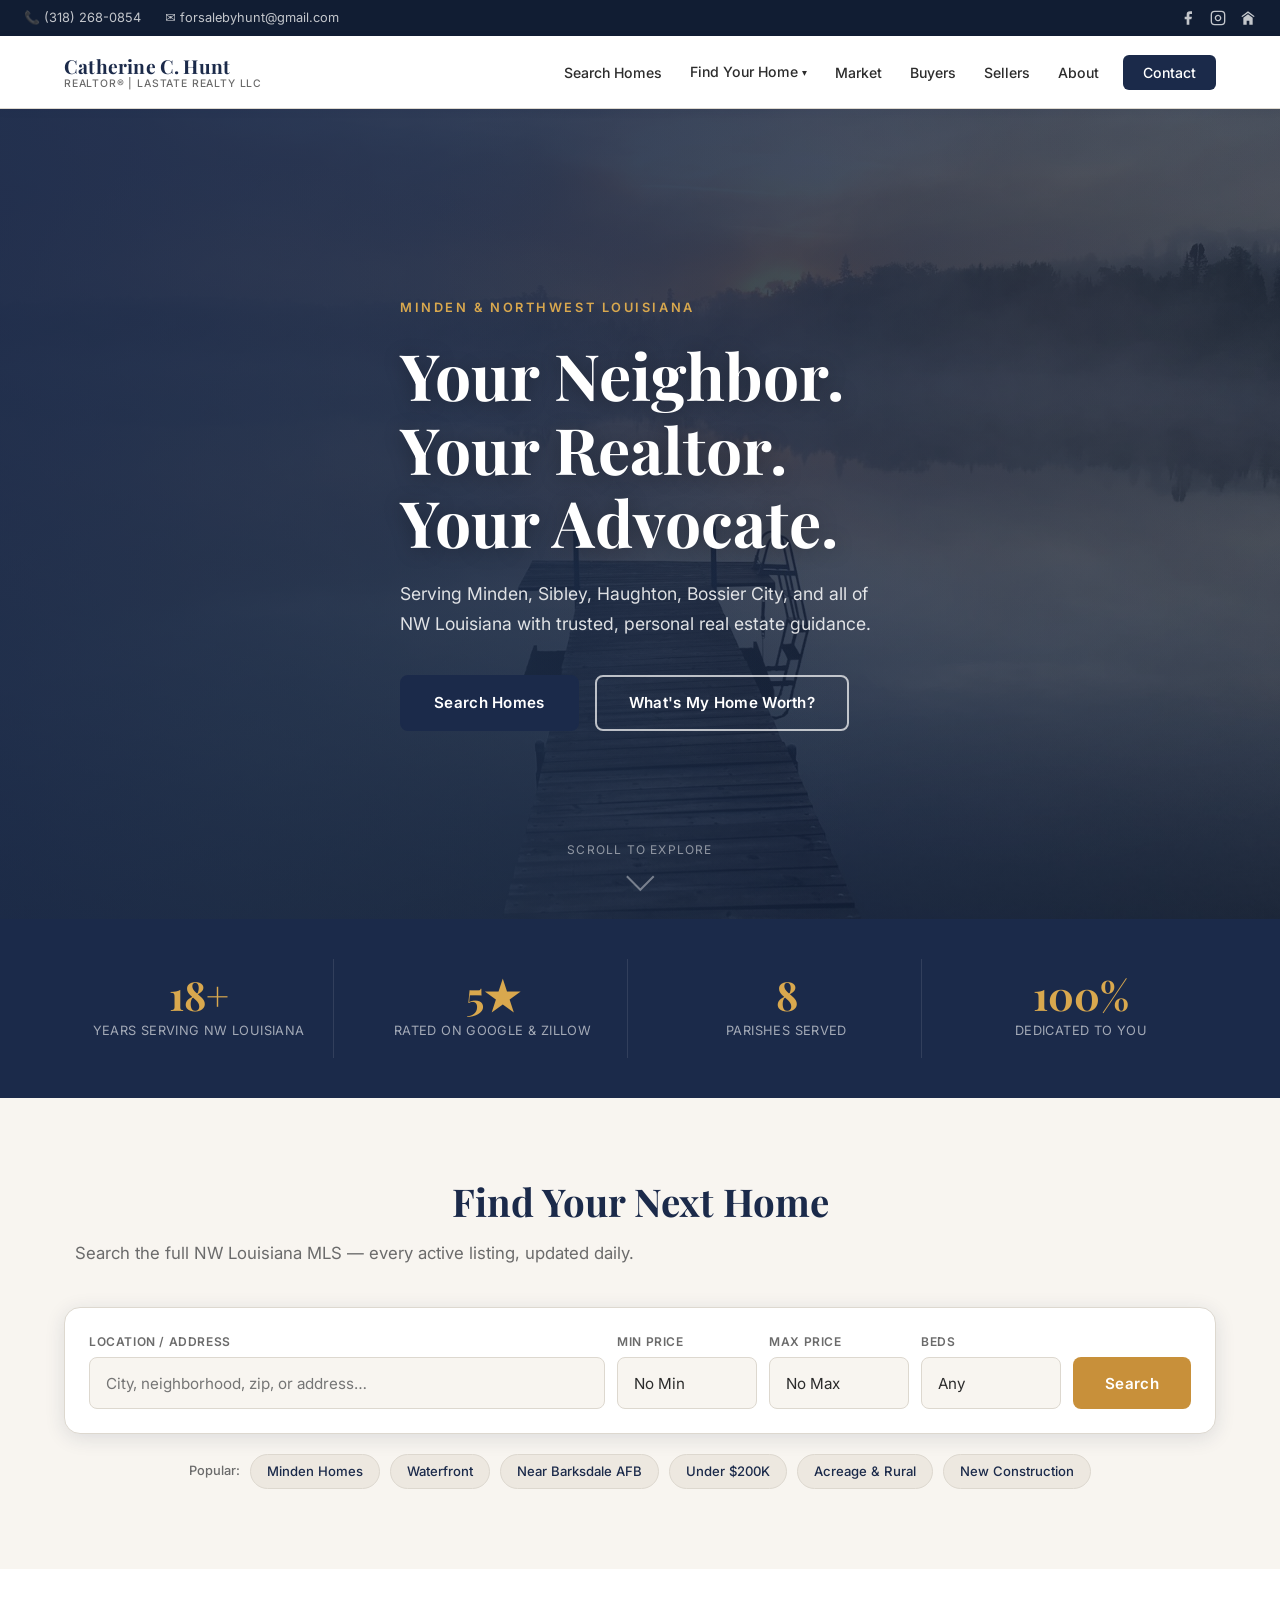
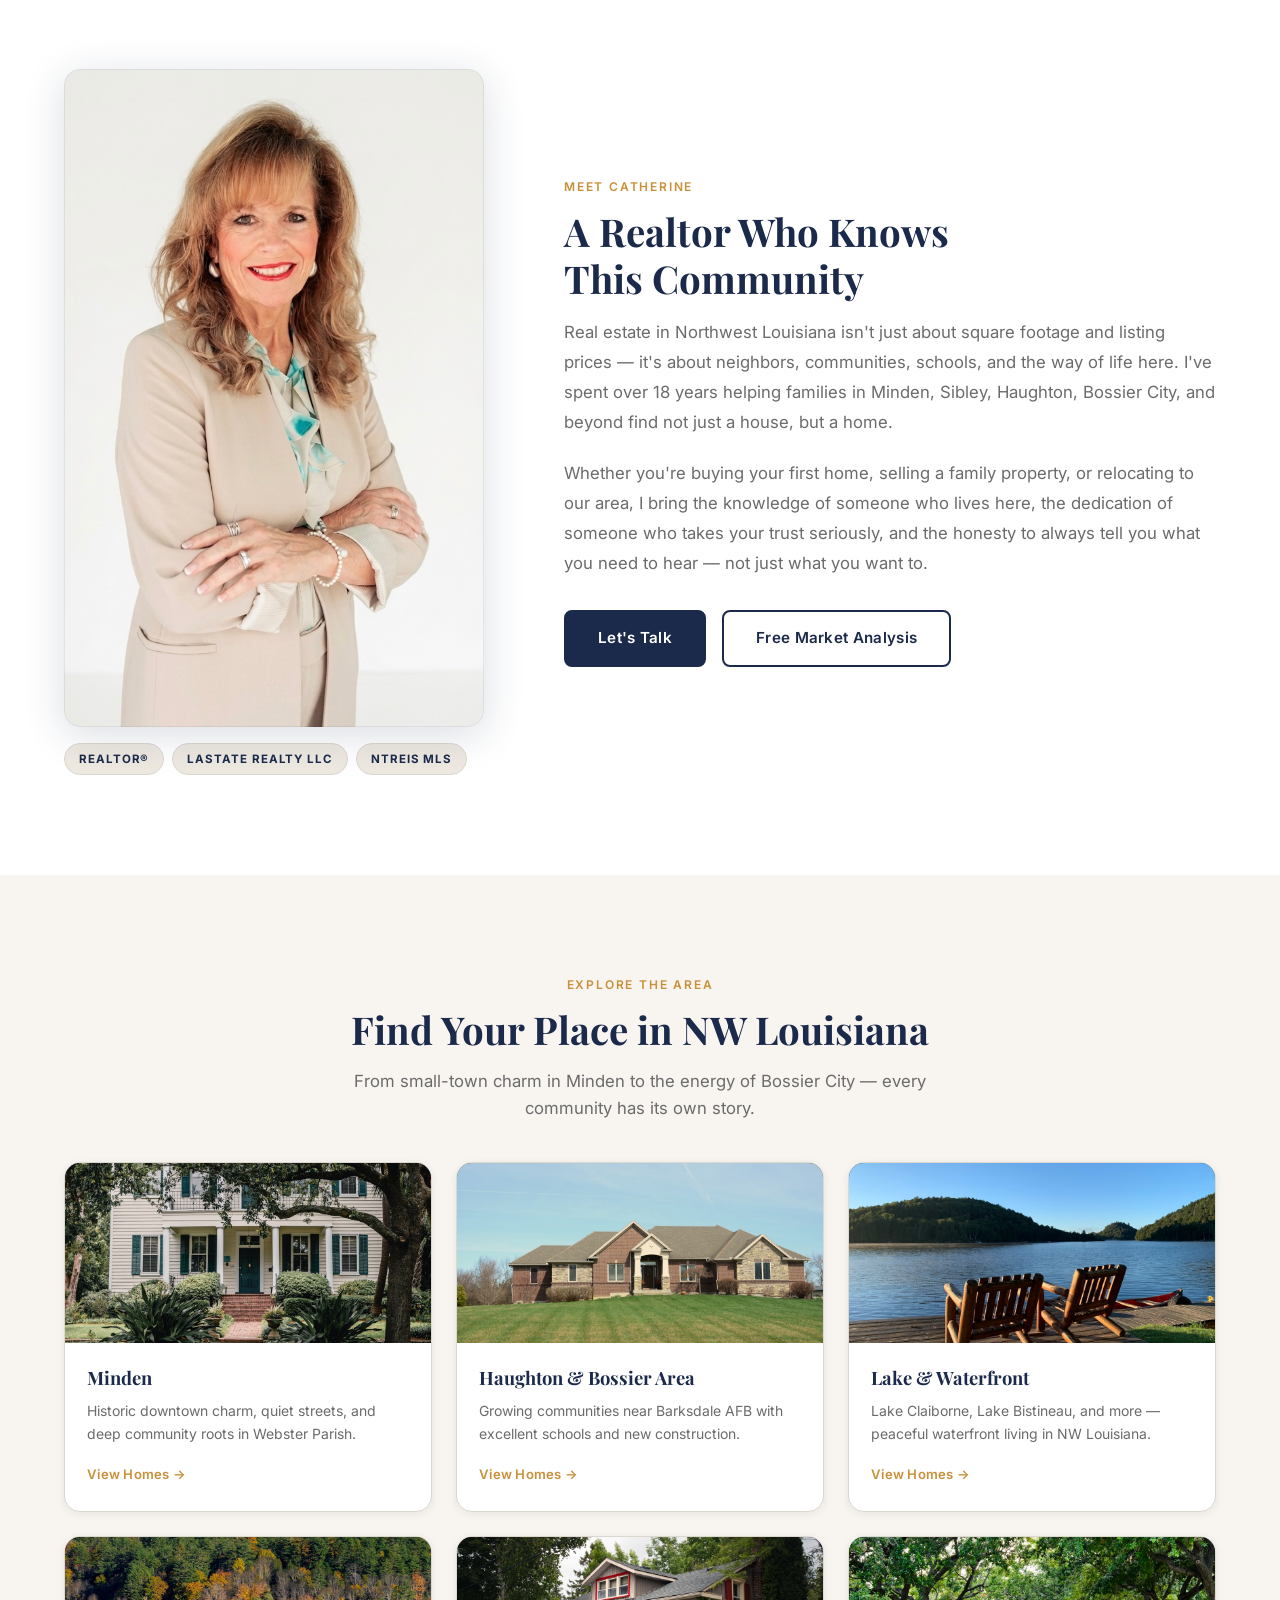
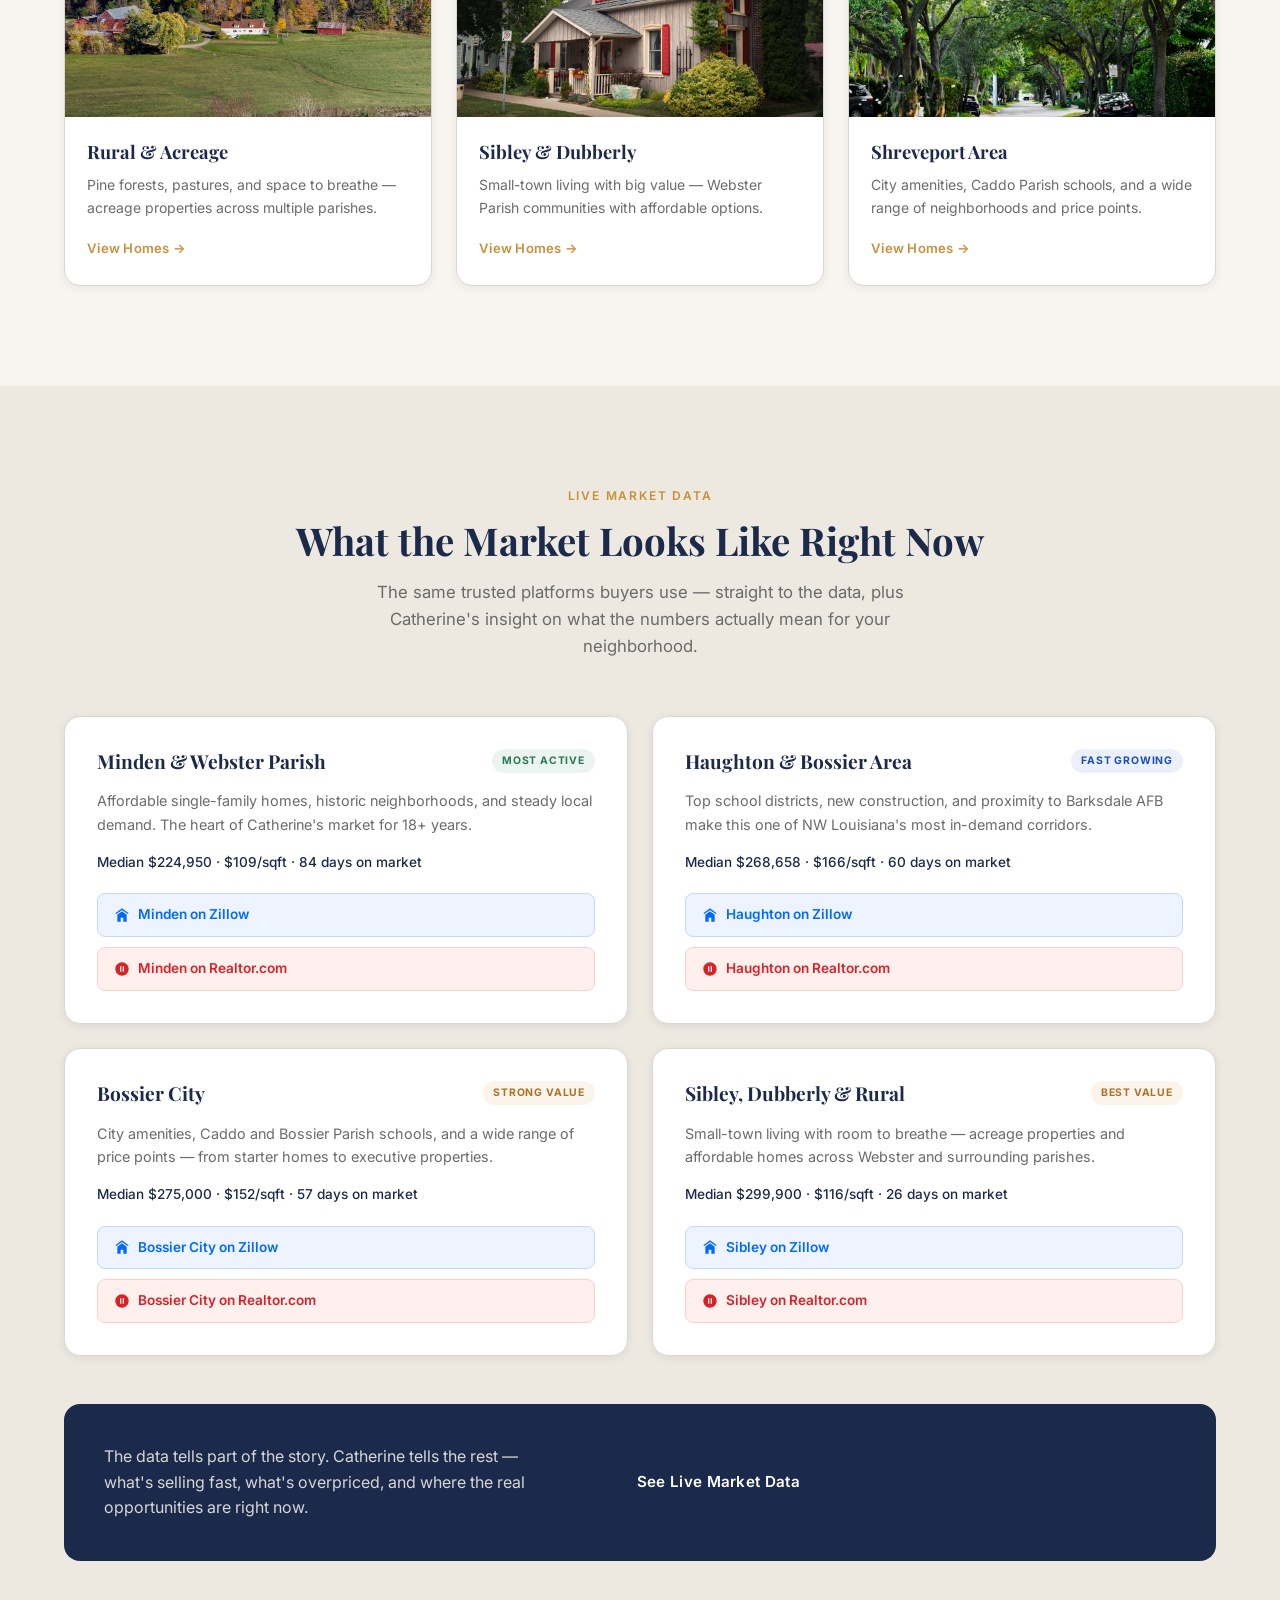
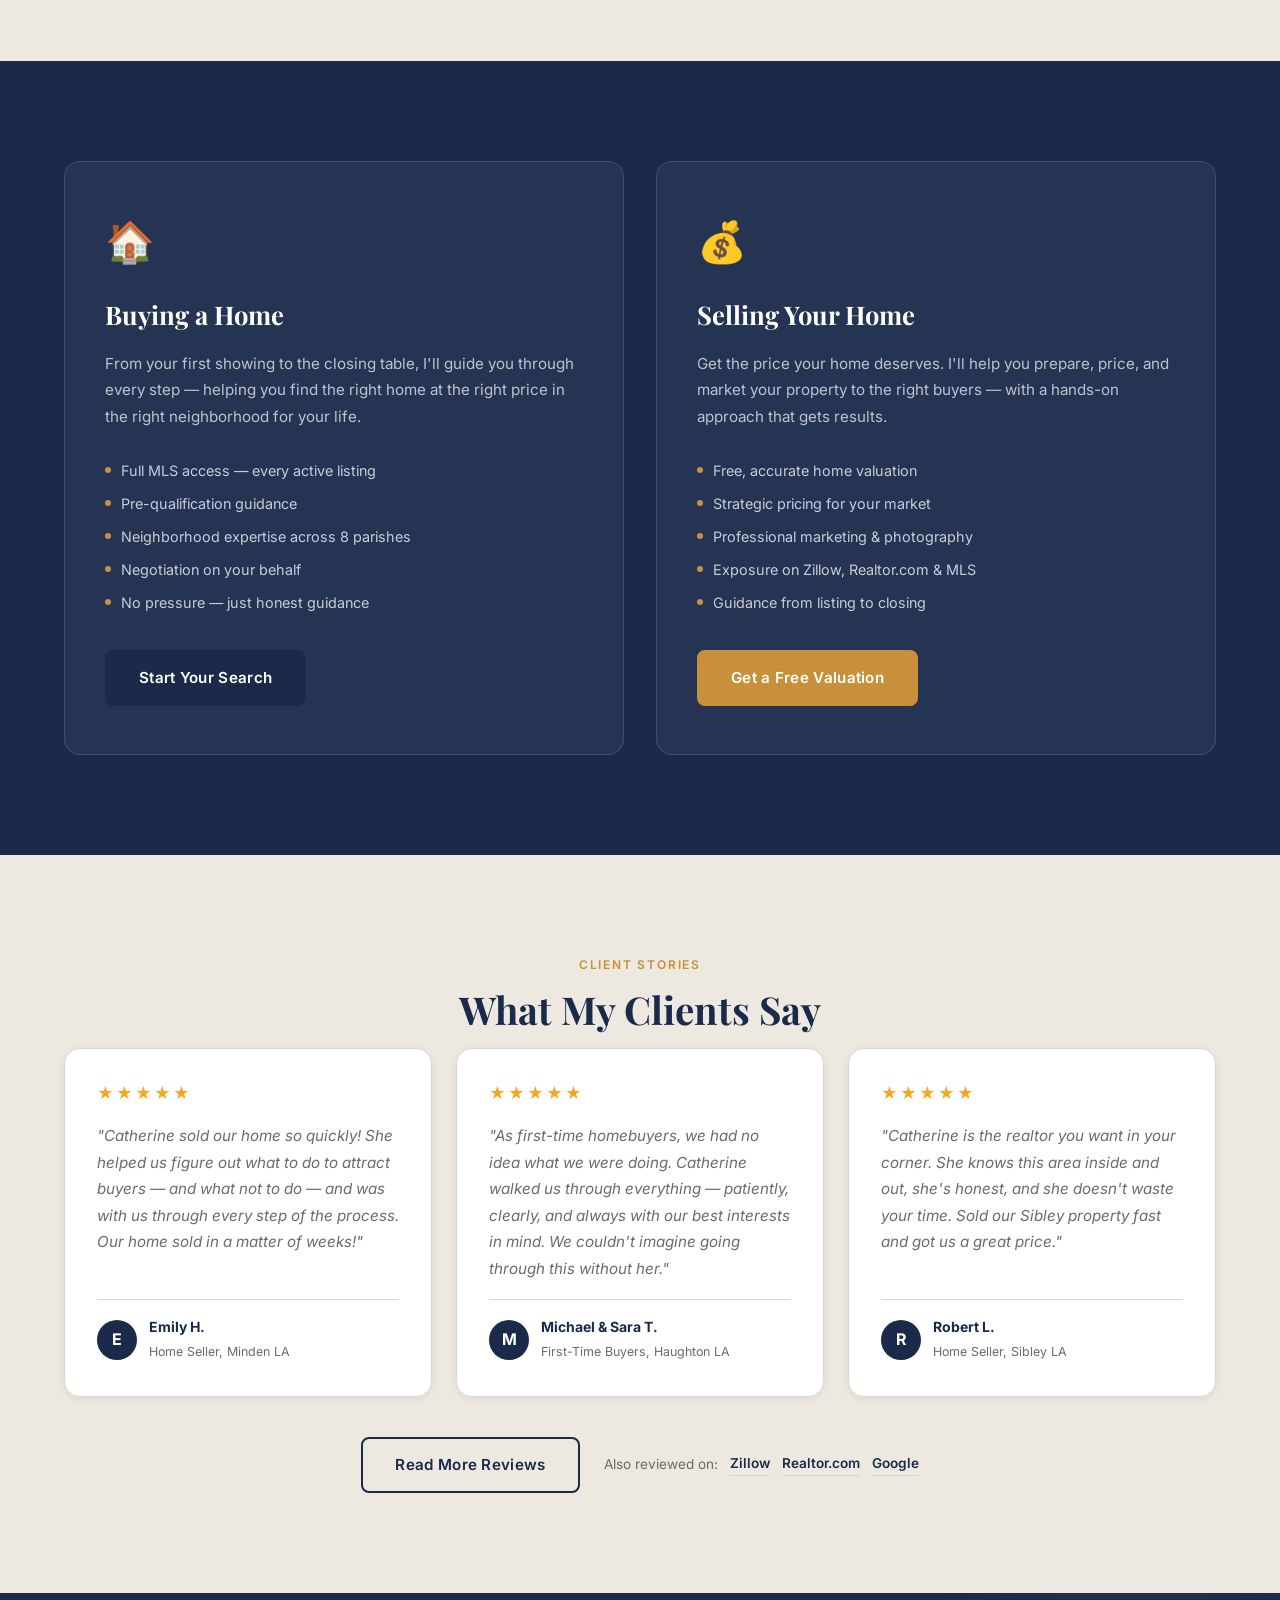
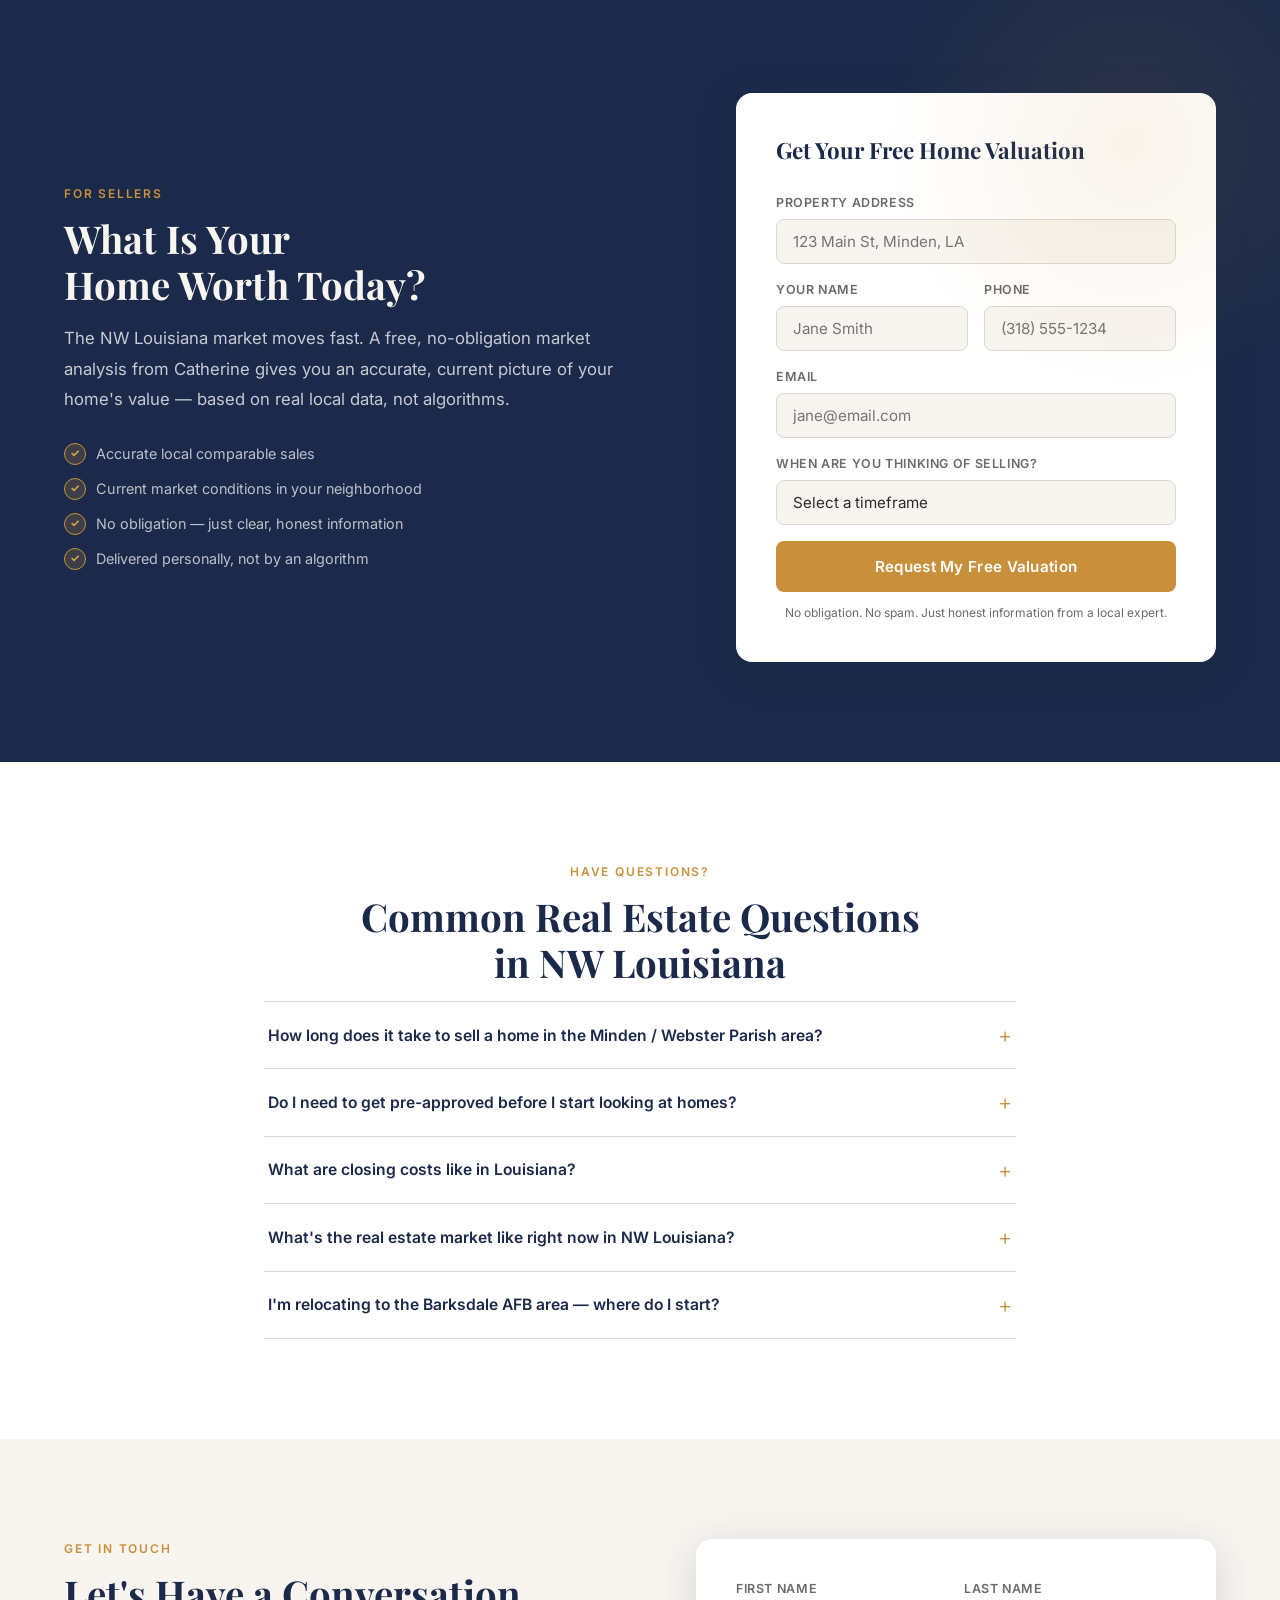
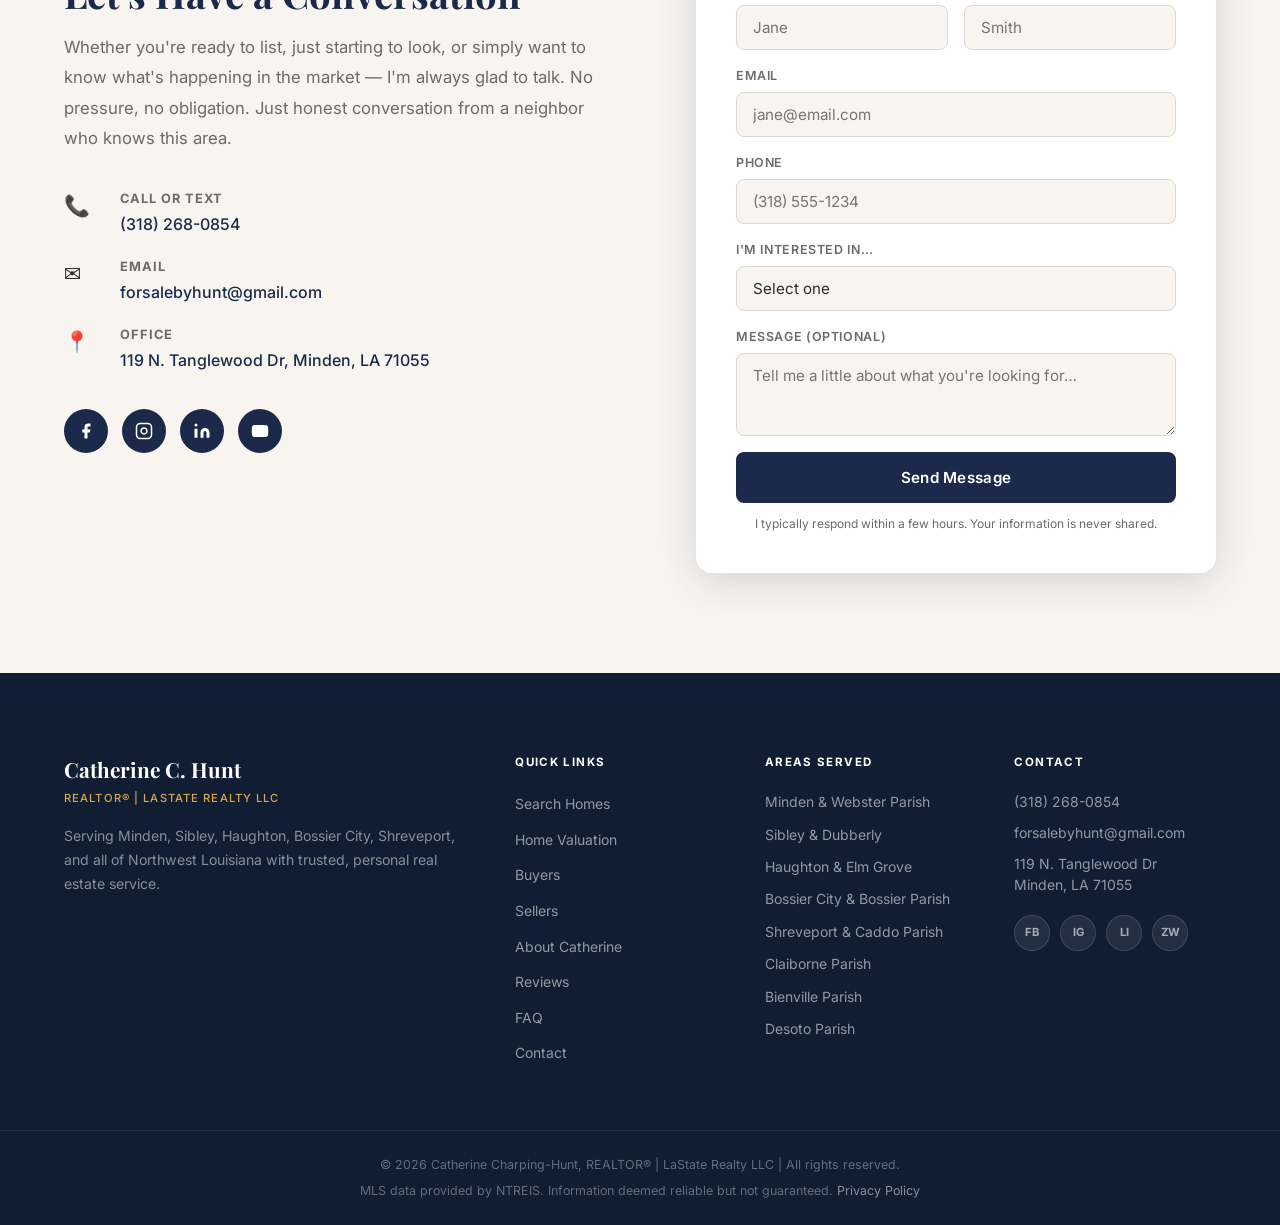
==== commit 8df3a879: "Publish site 2026-11-22" ====
--- a/index.html
+++ b/index.html
@@ -330,7 +330,7 @@
             <span class="market-badge market-badge--active">Most Active</span>
           </div>
           <p class="market-desc">Affordable single-family homes, historic neighborhoods, and steady local demand. The heart of Catherine's market for 18+ years.</p>
-          <p class="market-desc" style="font-size:0.85rem; color:var(--navy); font-weight:500;">Median <span data-stat="Minden:median_price">$224,950</span> · <span data-stat="Minden:median_ppsf">$108/sqft</span> · <span data-stat="Minden:median_dom">83 days</span> on market</p>
+          <p class="market-desc" style="font-size:0.85rem; color:var(--navy); font-weight:500;">Median <span data-stat="Minden:median_price">$224,950</span> · <span data-stat="Minden:median_ppsf">$108/sqft</span> · <span data-stat="Minden:median_dom">84 days</span> on market</p>
           <div class="market-links">
             <a href="https://www.zillow.com/minden-la/home-values/" target="_blank" rel="noopener" class="market-link market-link--zillow">
               <svg width="16" height="16" viewBox="0 0 24 24" fill="currentColor" aria-hidden="true"><path d="M12 2L2 9.5l1.5 1L12 4.5l8.5 6L22 9.5z"/><path d="M12 6.5L5 11.5V22h5v-6h4v6h5V11.5z"/></svg>
@@ -349,7 +349,7 @@
             <span class="market-badge market-badge--growing">Fast Growing</span>
           </div>
           <p class="market-desc">Top school districts, new construction, and proximity to Barksdale AFB make this one of NW Louisiana's most in-demand corridors.</p>
-          <p class="market-desc" style="font-size:0.85rem; color:var(--navy); font-weight:500;">Median <span data-stat="Haughton:median_price">$269,900</span> · <span data-stat="Haughton:median_ppsf">$166/sqft</span> · <span data-stat="Haughton:median_dom">59 days</span> on market</p>
+          <p class="market-desc" style="font-size:0.85rem; color:var(--navy); font-weight:500;">Median <span data-stat="Haughton:median_price">$268,658</span> · <span data-stat="Haughton:median_ppsf">$166/sqft</span> · <span data-stat="Haughton:median_dom">60 days</span> on market</p>
           <div class="market-links">
             <a href="https://www.zillow.com/haughton-la/home-values/" target="_blank" rel="noopener" class="market-link market-link--zillow">
               <svg width="16" height="16" viewBox="0 0 24 24" fill="currentColor" aria-hidden="true"><path d="M12 2L2 9.5l1.5 1L12 4.5l8.5 6L22 9.5z"/><path d="M12 6.5L5 11.5V22h5v-6h4v6h5V11.5z"/></svg>
@@ -368,7 +368,7 @@
             <span class="market-badge market-badge--value">Strong Value</span>
           </div>
           <p class="market-desc">City amenities, Caddo and Bossier Parish schools, and a wide range of price points — from starter homes to executive properties.</p>
-          <p class="market-desc" style="font-size:0.85rem; color:var(--navy); font-weight:500;">Median <span data-stat="Bossier City:median_price">$275,000</span> · <span data-stat="Bossier City:median_ppsf">$152/sqft</span> · <span data-stat="Bossier City:median_dom">56 days</span> on market</p>
+          <p class="market-desc" style="font-size:0.85rem; color:var(--navy); font-weight:500;">Median <span data-stat="Bossier City:median_price">$275,000</span> · <span data-stat="Bossier City:median_ppsf">$152/sqft</span> · <span data-stat="Bossier City:median_dom">57 days</span> on market</p>
           <div class="market-links">
             <a href="https://www.zillow.com/bossier-city-la/home-values/" target="_blank" rel="noopener" class="market-link market-link--zillow">
               <svg width="16" height="16" viewBox="0 0 24 24" fill="currentColor" aria-hidden="true"><path d="M12 2L2 9.5l1.5 1L12 4.5l8.5 6L22 9.5z"/><path d="M12 6.5L5 11.5V22h5v-6h4v6h5V11.5z"/></svg>
@@ -387,7 +387,7 @@
             <span class="market-badge market-badge--value">Best Value</span>
           </div>
           <p class="market-desc">Small-town living with room to breathe — acreage properties and affordable homes across Webster and surrounding parishes.</p>
-          <p class="market-desc" style="font-size:0.85rem; color:var(--navy); font-weight:500;">Median <span data-stat="Sibley:median_price">$299,900</span> · <span data-stat="Sibley:median_ppsf">$116/sqft</span> · <span data-stat="Sibley:median_dom">25 days</span> on market</p>
+          <p class="market-desc" style="font-size:0.85rem; color:var(--navy); font-weight:500;">Median <span data-stat="Sibley:median_price">$299,900</span> · <span data-stat="Sibley:median_ppsf">$116/sqft</span> · <span data-stat="Sibley:median_dom">26 days</span> on market</p>
           <div class="market-links">
             <a href="https://www.zillow.com/sibley-la/home-values/" target="_blank" rel="noopener" class="market-link market-link--zillow">
               <svg width="16" height="16" viewBox="0 0 24 24" fill="currentColor" aria-hidden="true"><path d="M12 2L2 9.5l1.5 1L12 4.5l8.5 6L22 9.5z"/><path d="M12 6.5L5 11.5V22h5v-6h4v6h5V11.5z"/></svg>
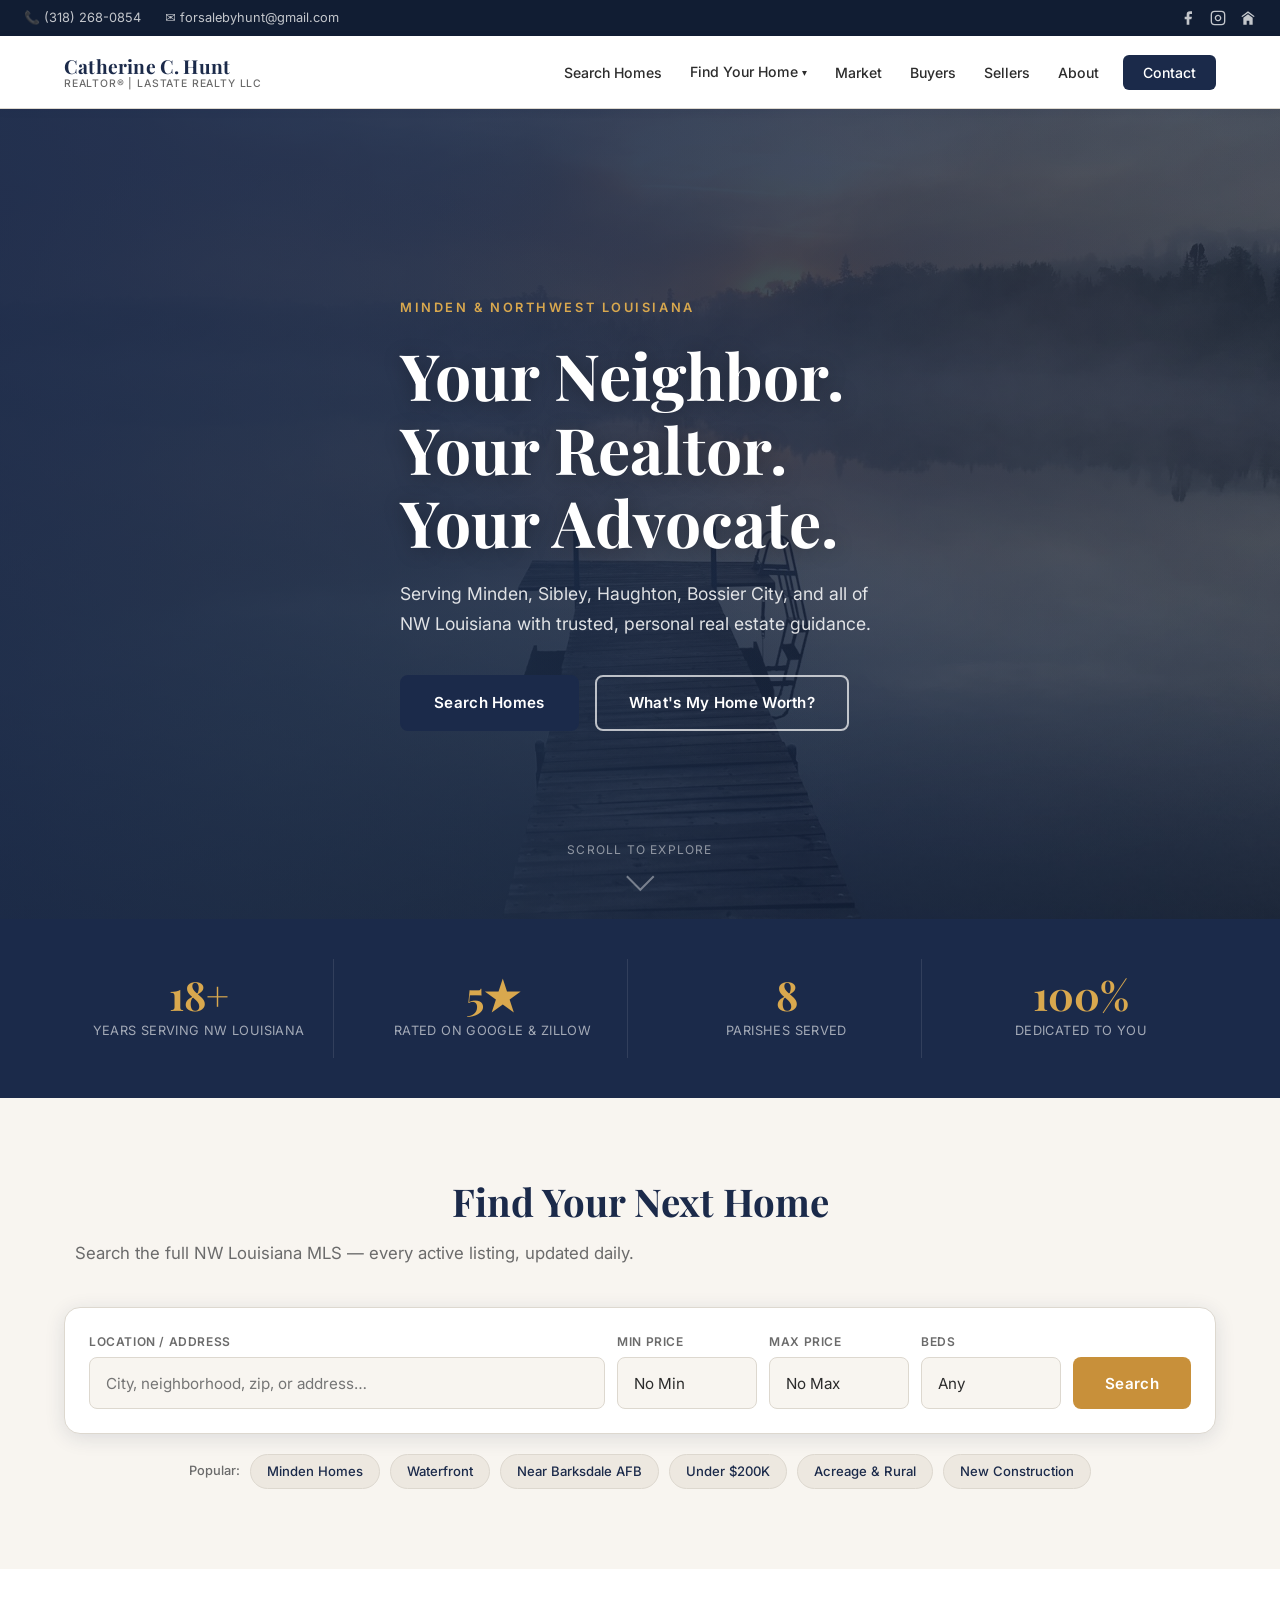
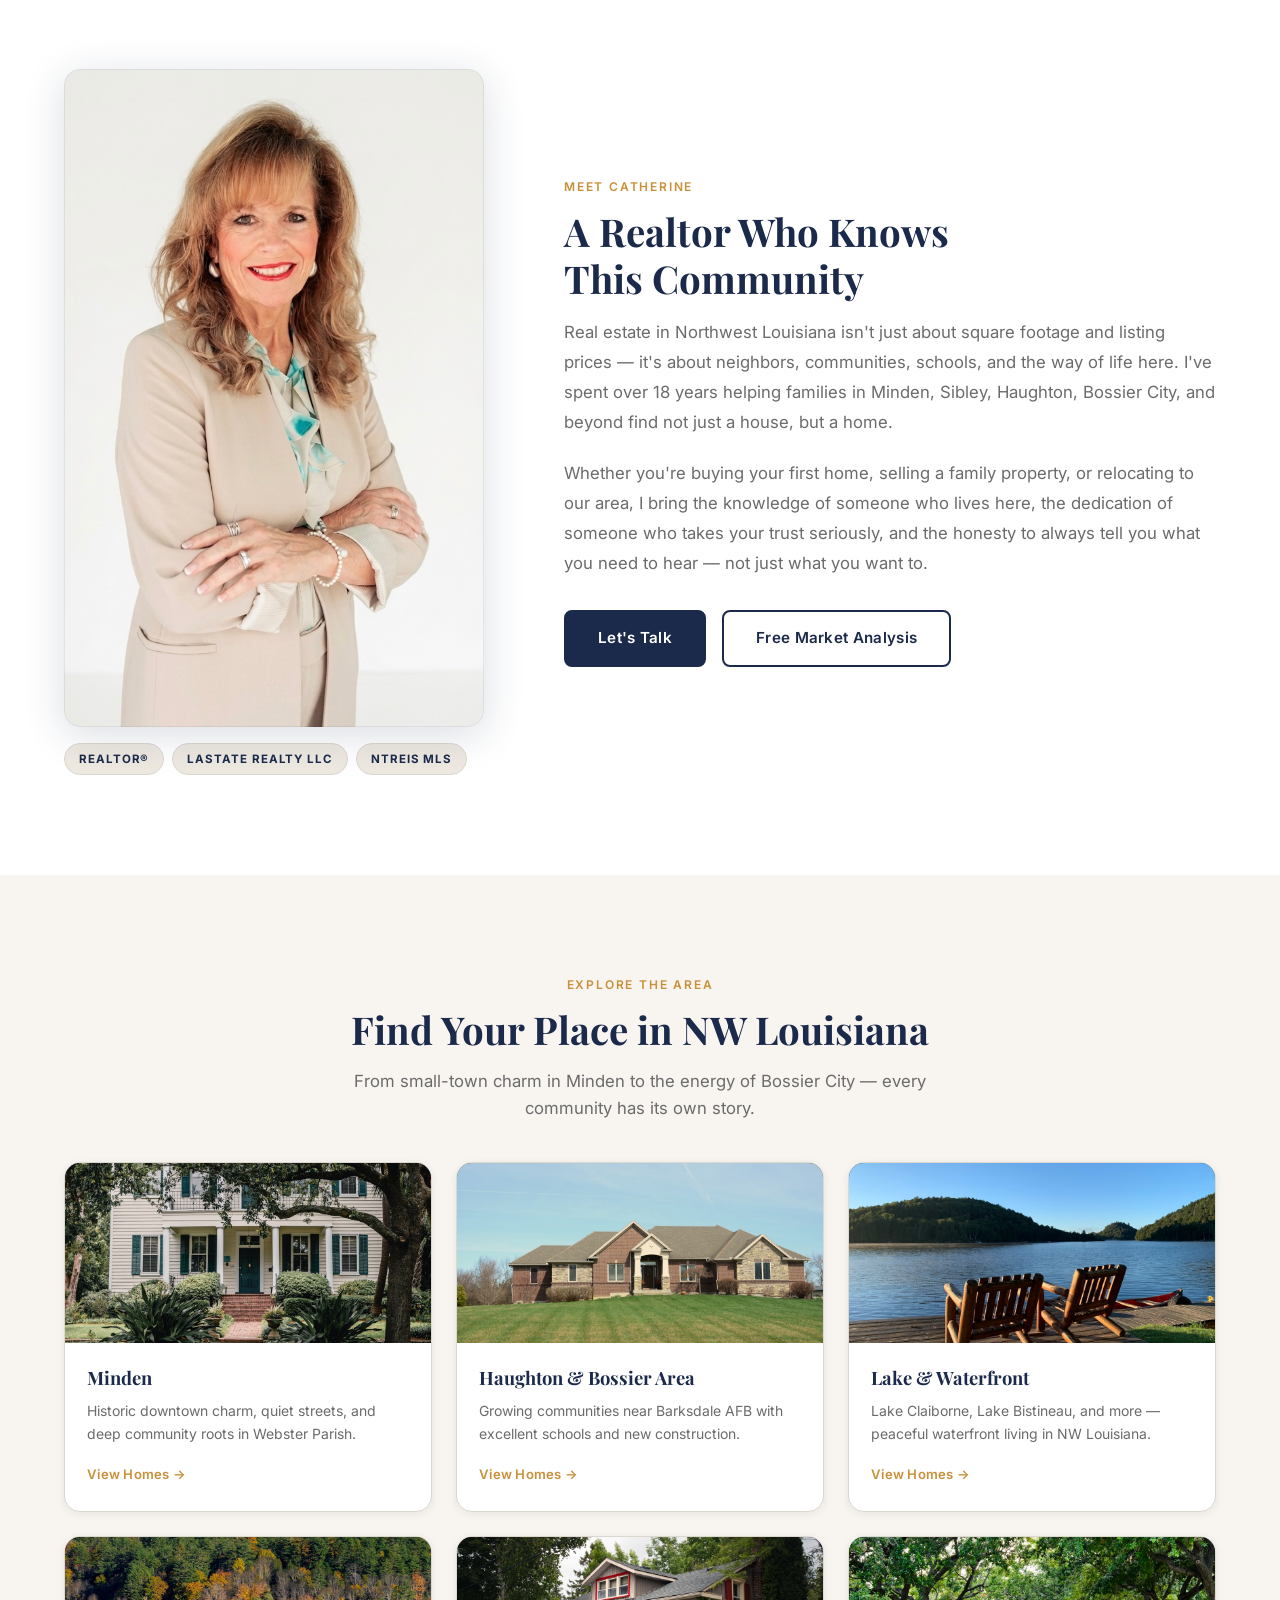
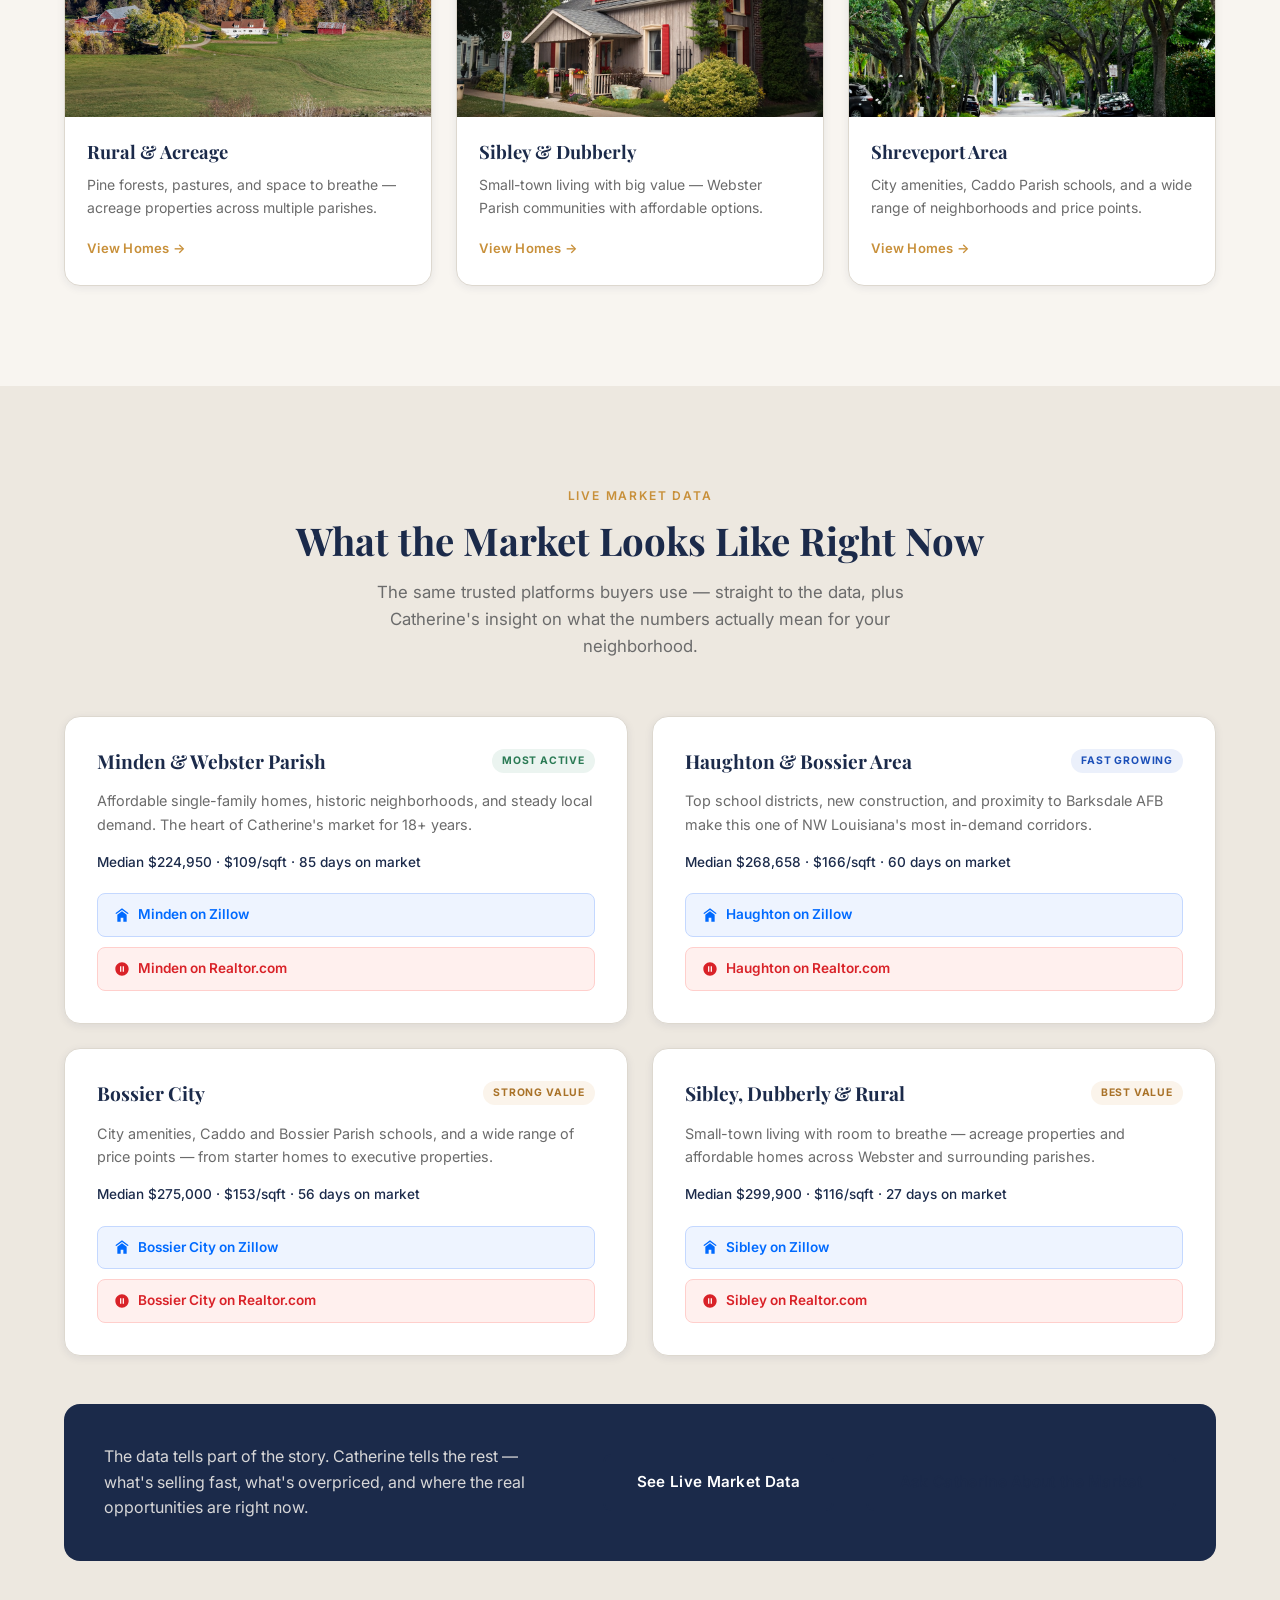
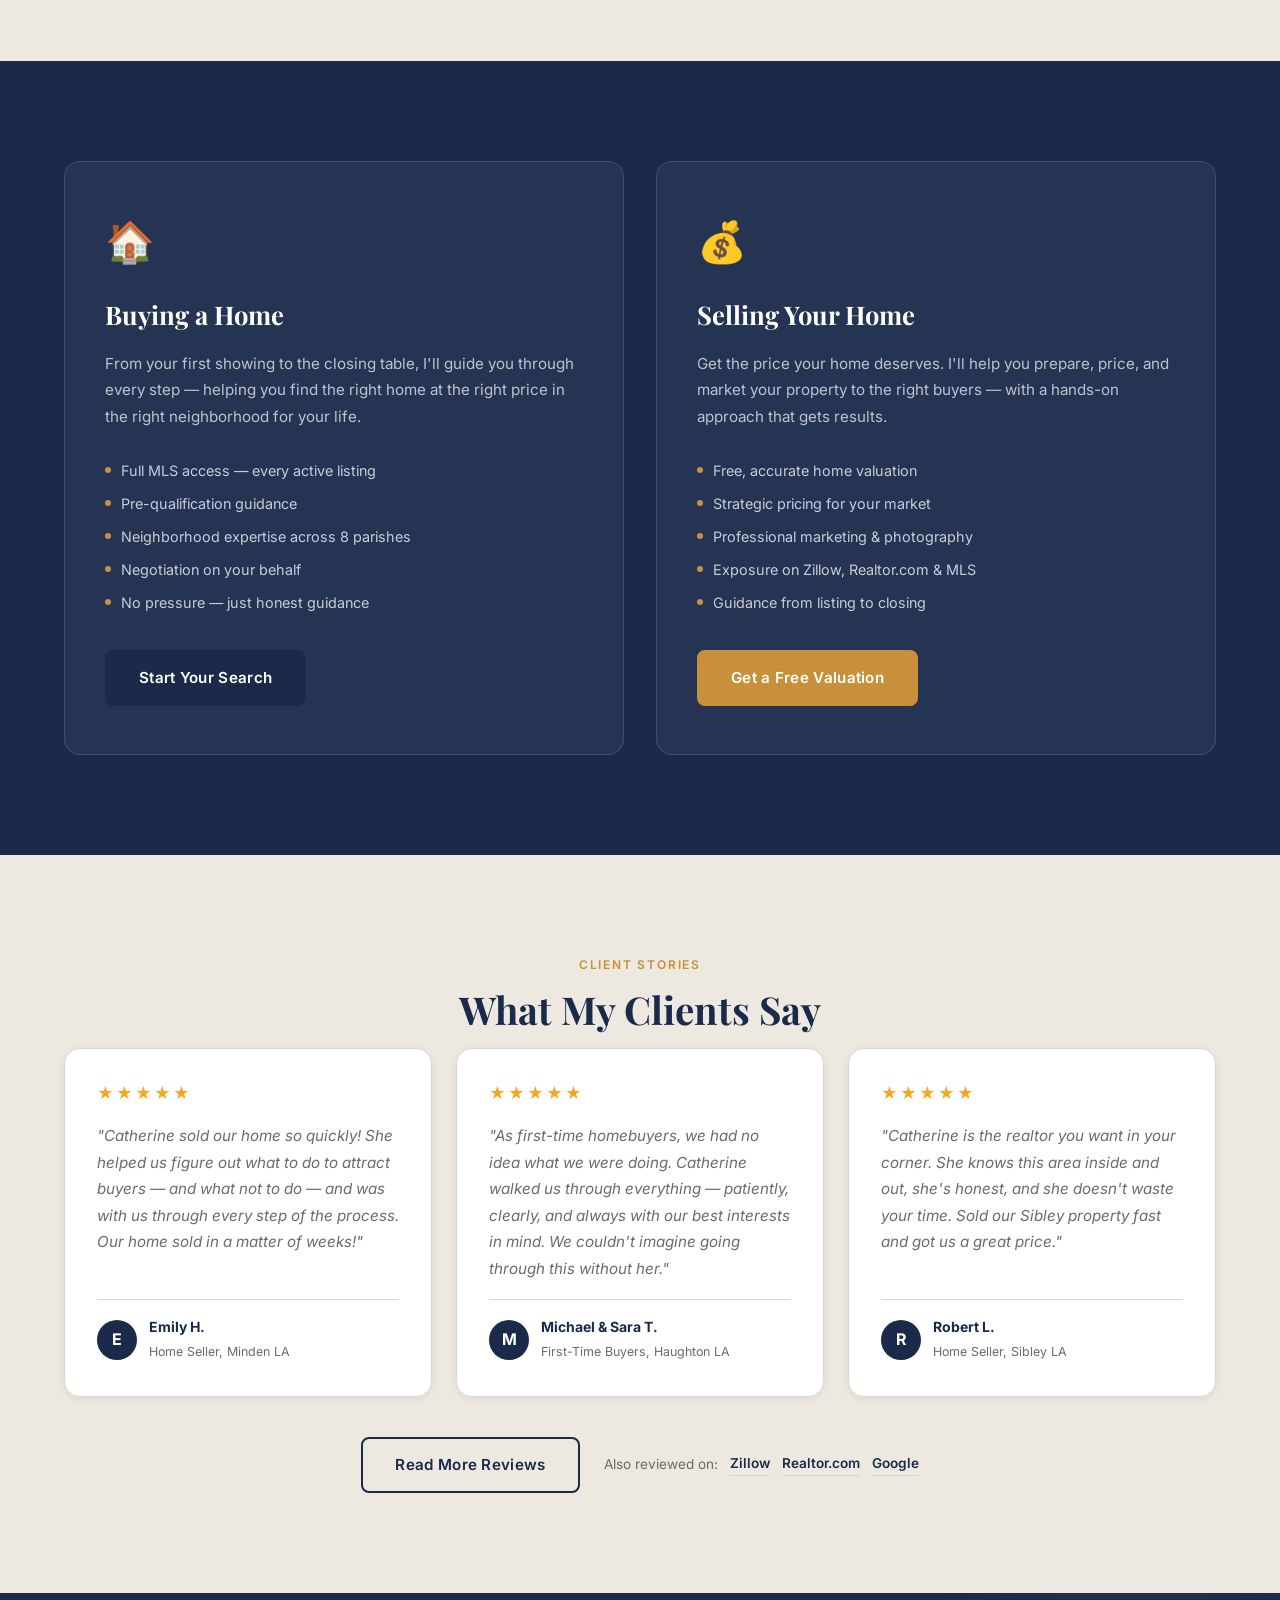
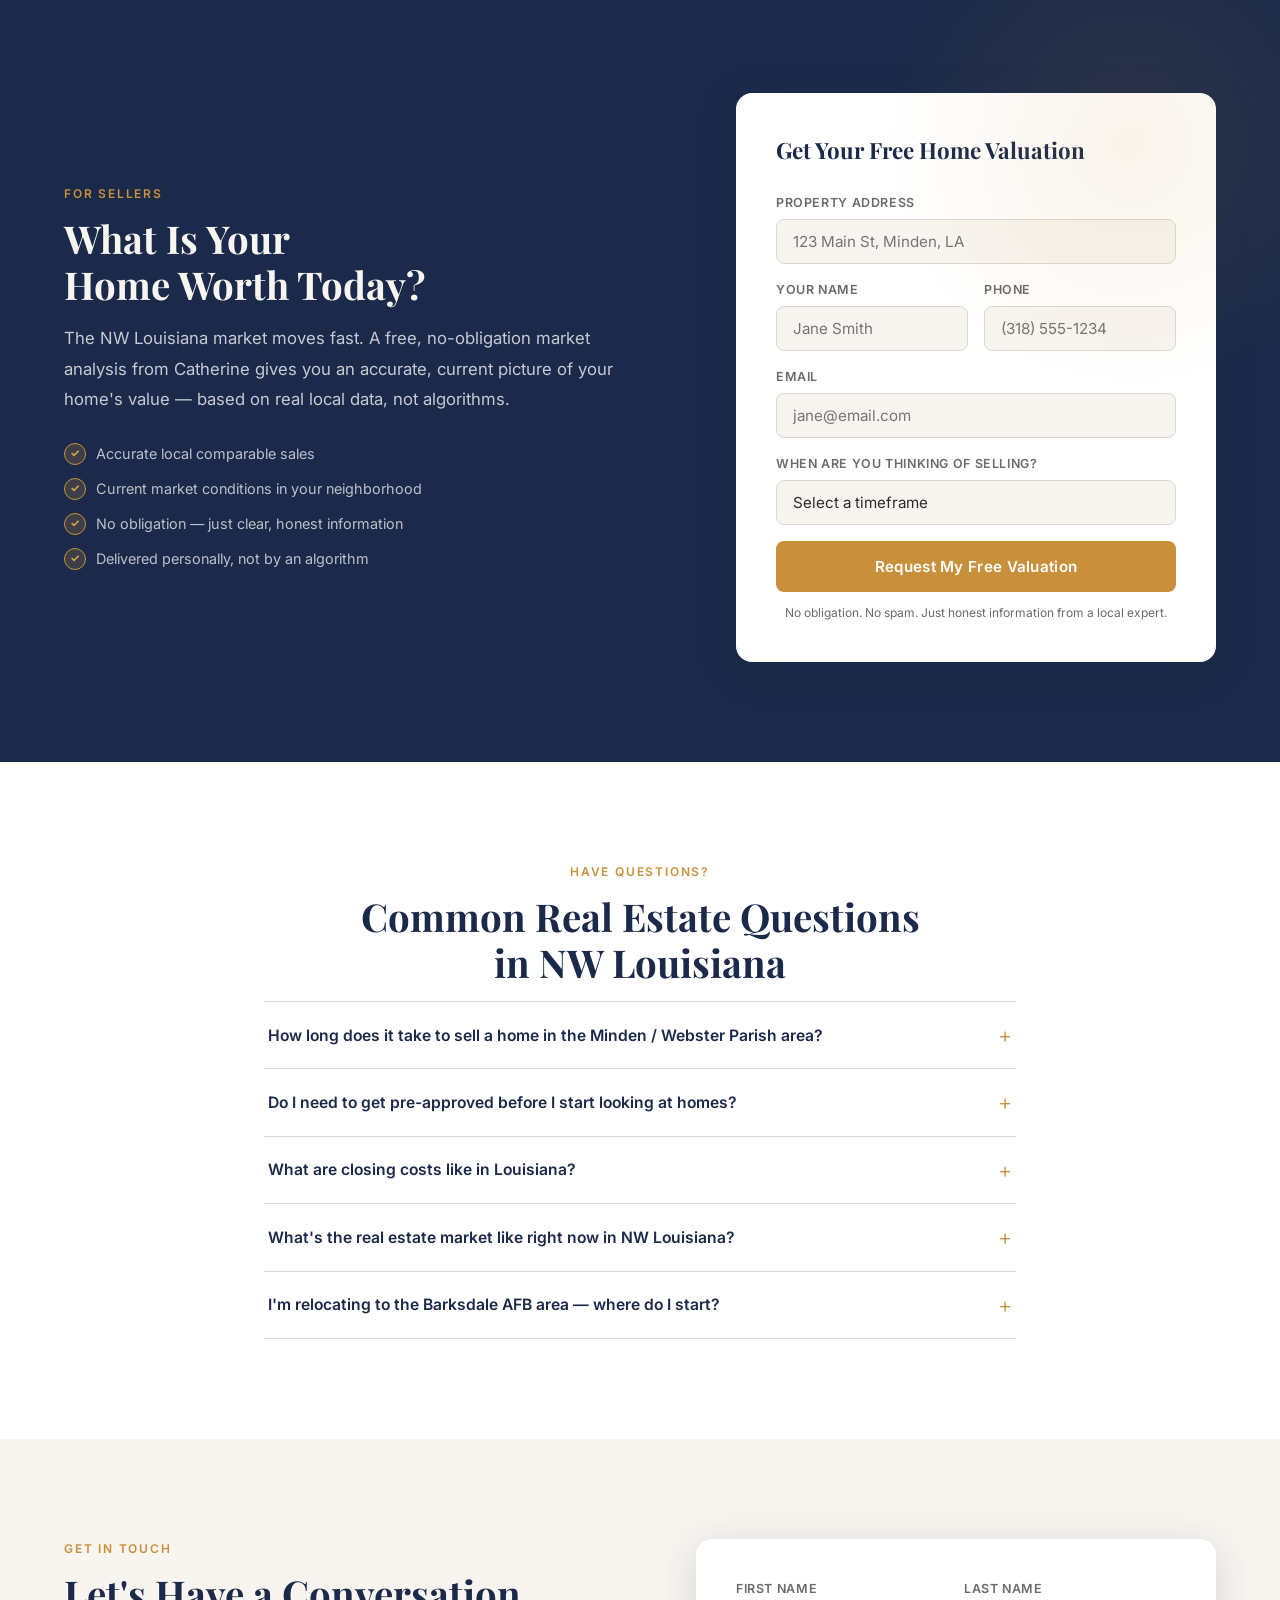
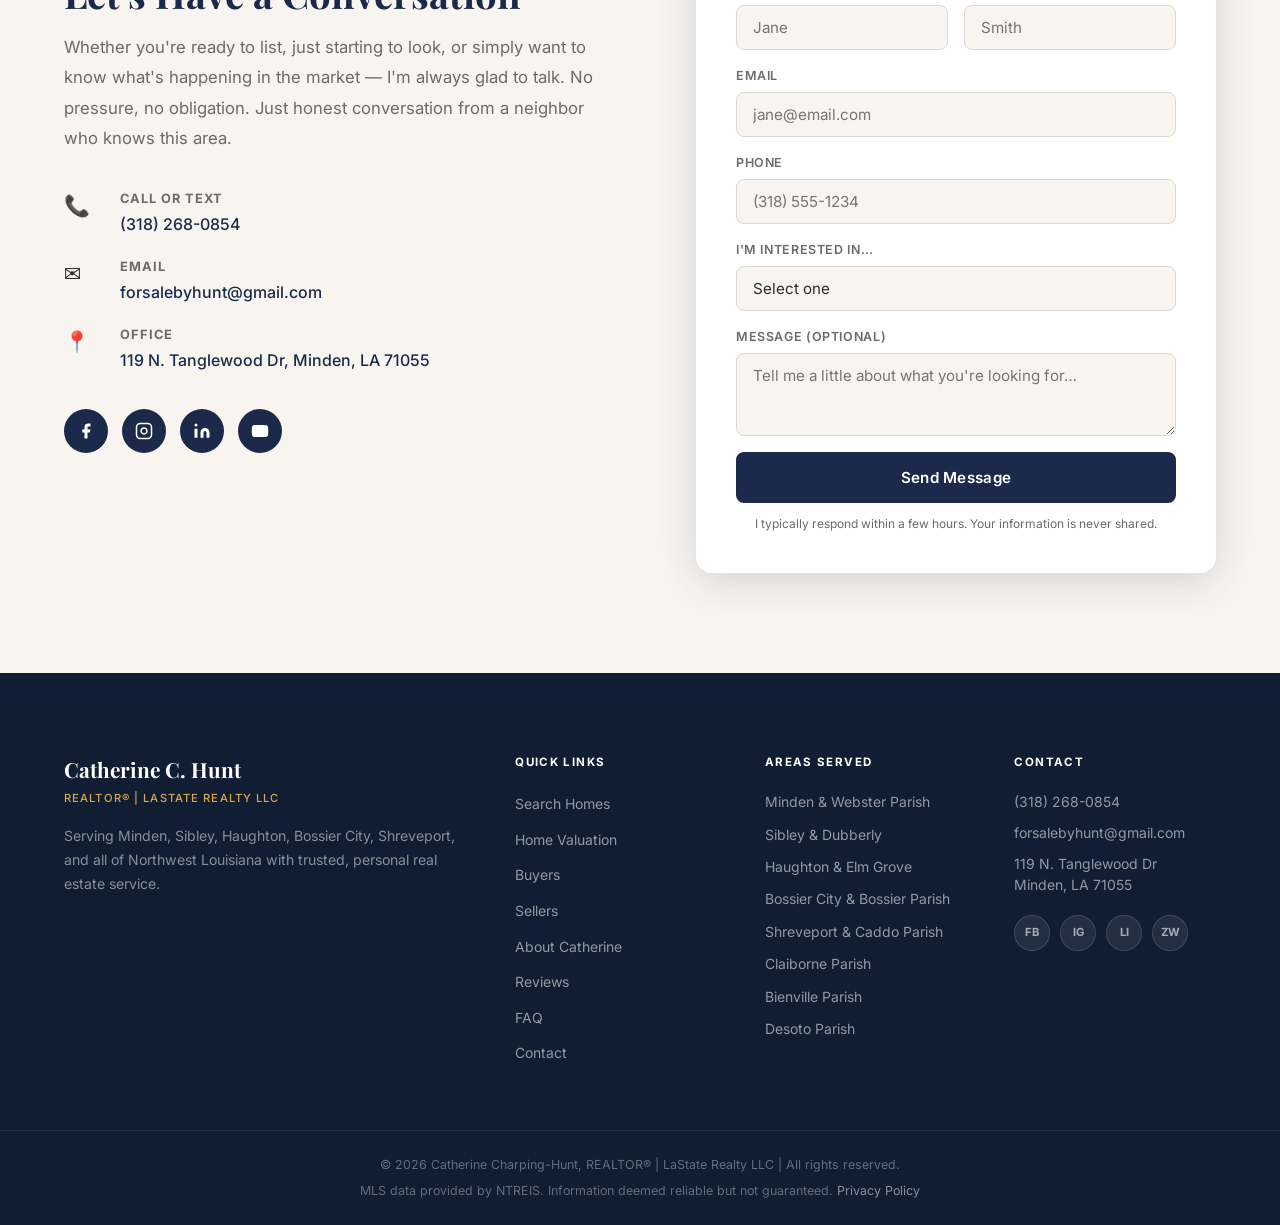
==== commit f7a00ac7: "Publish site 2026-11-23" ====
--- a/index.html
+++ b/index.html
@@ -330,7 +330,7 @@
             <span class="market-badge market-badge--active">Most Active</span>
           </div>
           <p class="market-desc">Affordable single-family homes, historic neighborhoods, and steady local demand. The heart of Catherine's market for 18+ years.</p>
-          <p class="market-desc" style="font-size:0.85rem; color:var(--navy); font-weight:500;">Median <span data-stat="Minden:median_price">$224,950</span> · <span data-stat="Minden:median_ppsf">$108/sqft</span> · <span data-stat="Minden:median_dom">84 days</span> on market</p>
+          <p class="market-desc" style="font-size:0.85rem; color:var(--navy); font-weight:500;">Median <span data-stat="Minden:median_price">$224,950</span> · <span data-stat="Minden:median_ppsf">$108/sqft</span> · <span data-stat="Minden:median_dom">85 days</span> on market</p>
           <div class="market-links">
             <a href="https://www.zillow.com/minden-la/home-values/" target="_blank" rel="noopener" class="market-link market-link--zillow">
               <svg width="16" height="16" viewBox="0 0 24 24" fill="currentColor" aria-hidden="true"><path d="M12 2L2 9.5l1.5 1L12 4.5l8.5 6L22 9.5z"/><path d="M12 6.5L5 11.5V22h5v-6h4v6h5V11.5z"/></svg>
@@ -368,7 +368,7 @@
             <span class="market-badge market-badge--value">Strong Value</span>
           </div>
           <p class="market-desc">City amenities, Caddo and Bossier Parish schools, and a wide range of price points — from starter homes to executive properties.</p>
-          <p class="market-desc" style="font-size:0.85rem; color:var(--navy); font-weight:500;">Median <span data-stat="Bossier City:median_price">$275,000</span> · <span data-stat="Bossier City:median_ppsf">$152/sqft</span> · <span data-stat="Bossier City:median_dom">57 days</span> on market</p>
+          <p class="market-desc" style="font-size:0.85rem; color:var(--navy); font-weight:500;">Median <span data-stat="Bossier City:median_price">$275,000</span> · <span data-stat="Bossier City:median_ppsf">$153/sqft</span> · <span data-stat="Bossier City:median_dom">56 days</span> on market</p>
           <div class="market-links">
             <a href="https://www.zillow.com/bossier-city-la/home-values/" target="_blank" rel="noopener" class="market-link market-link--zillow">
               <svg width="16" height="16" viewBox="0 0 24 24" fill="currentColor" aria-hidden="true"><path d="M12 2L2 9.5l1.5 1L12 4.5l8.5 6L22 9.5z"/><path d="M12 6.5L5 11.5V22h5v-6h4v6h5V11.5z"/></svg>
@@ -387,7 +387,7 @@
             <span class="market-badge market-badge--value">Best Value</span>
           </div>
           <p class="market-desc">Small-town living with room to breathe — acreage properties and affordable homes across Webster and surrounding parishes.</p>
-          <p class="market-desc" style="font-size:0.85rem; color:var(--navy); font-weight:500;">Median <span data-stat="Sibley:median_price">$299,900</span> · <span data-stat="Sibley:median_ppsf">$116/sqft</span> · <span data-stat="Sibley:median_dom">26 days</span> on market</p>
+          <p class="market-desc" style="font-size:0.85rem; color:var(--navy); font-weight:500;">Median <span data-stat="Sibley:median_price">$299,900</span> · <span data-stat="Sibley:median_ppsf">$116/sqft</span> · <span data-stat="Sibley:median_dom">27 days</span> on market</p>
           <div class="market-links">
             <a href="https://www.zillow.com/sibley-la/home-values/" target="_blank" rel="noopener" class="market-link market-link--zillow">
               <svg width="16" height="16" viewBox="0 0 24 24" fill="currentColor" aria-hidden="true"><path d="M12 2L2 9.5l1.5 1L12 4.5l8.5 6L22 9.5z"/><path d="M12 6.5L5 11.5V22h5v-6h4v6h5V11.5z"/></svg>
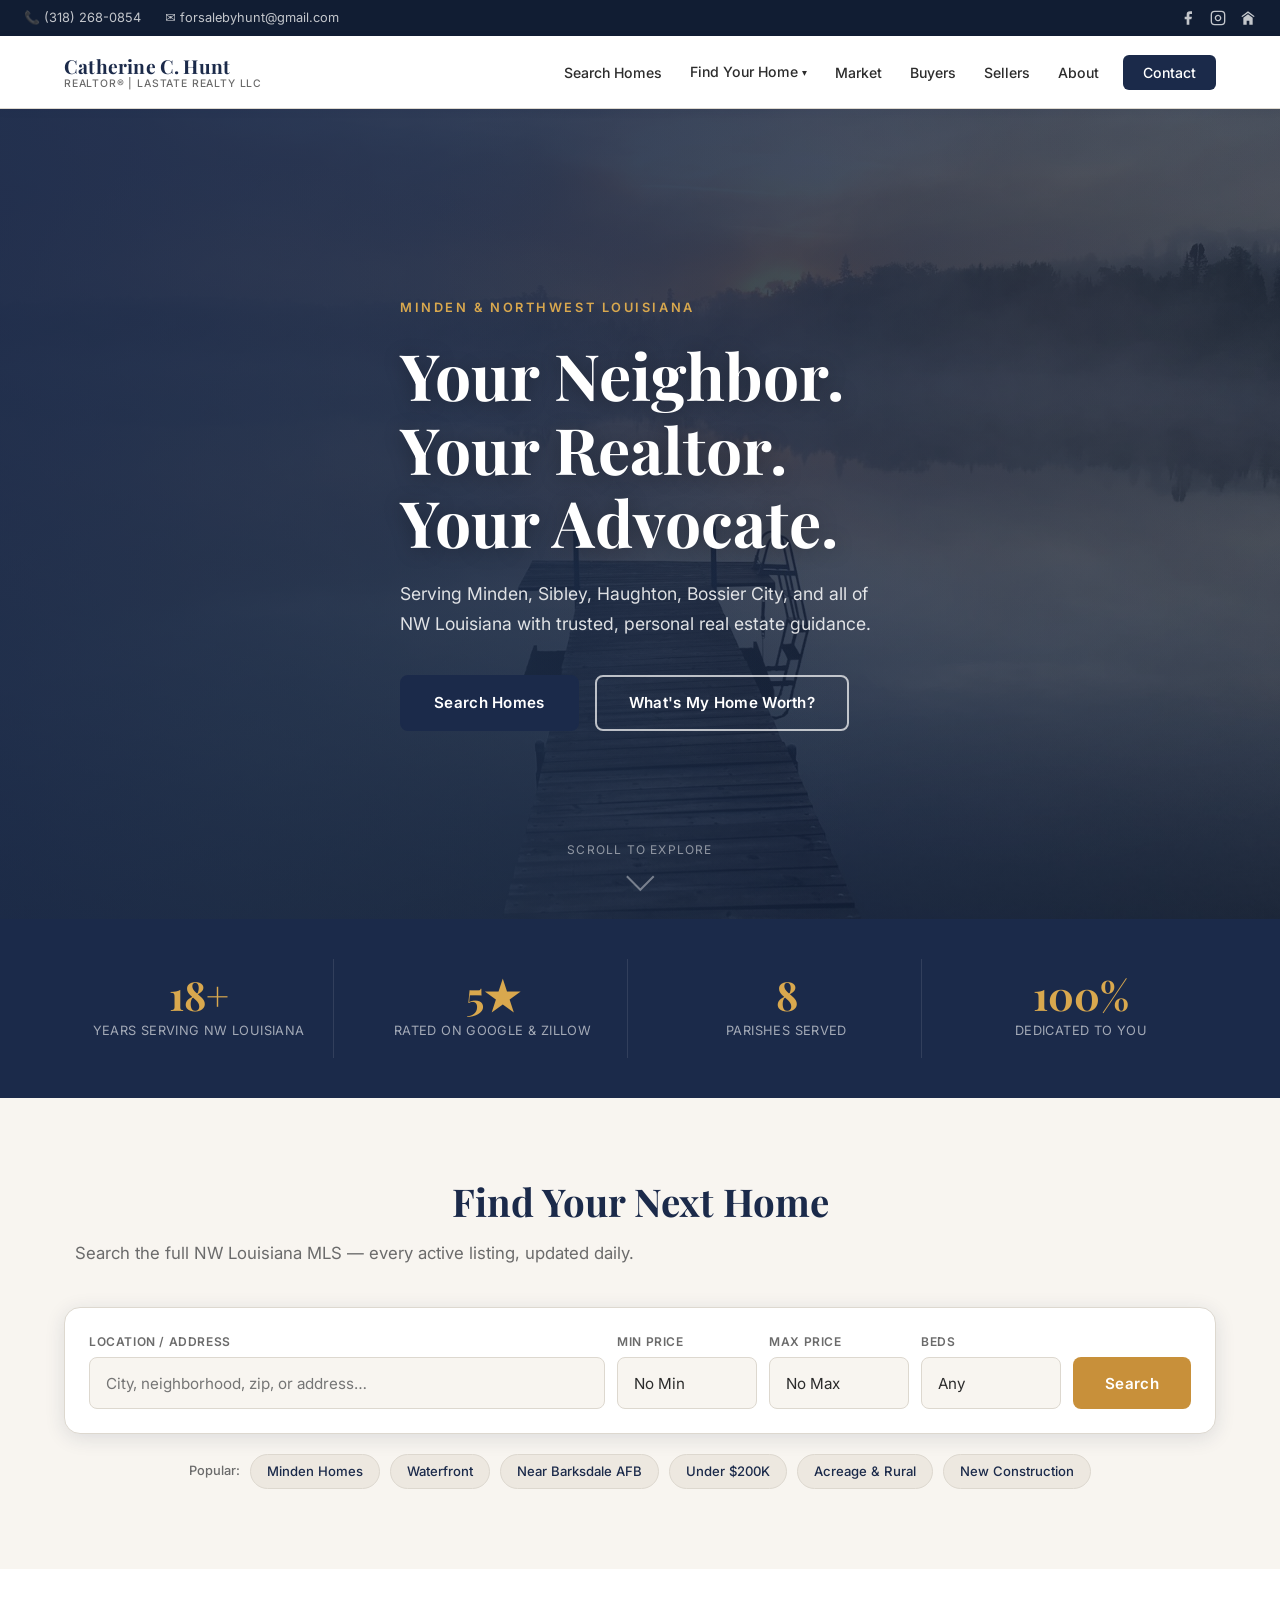
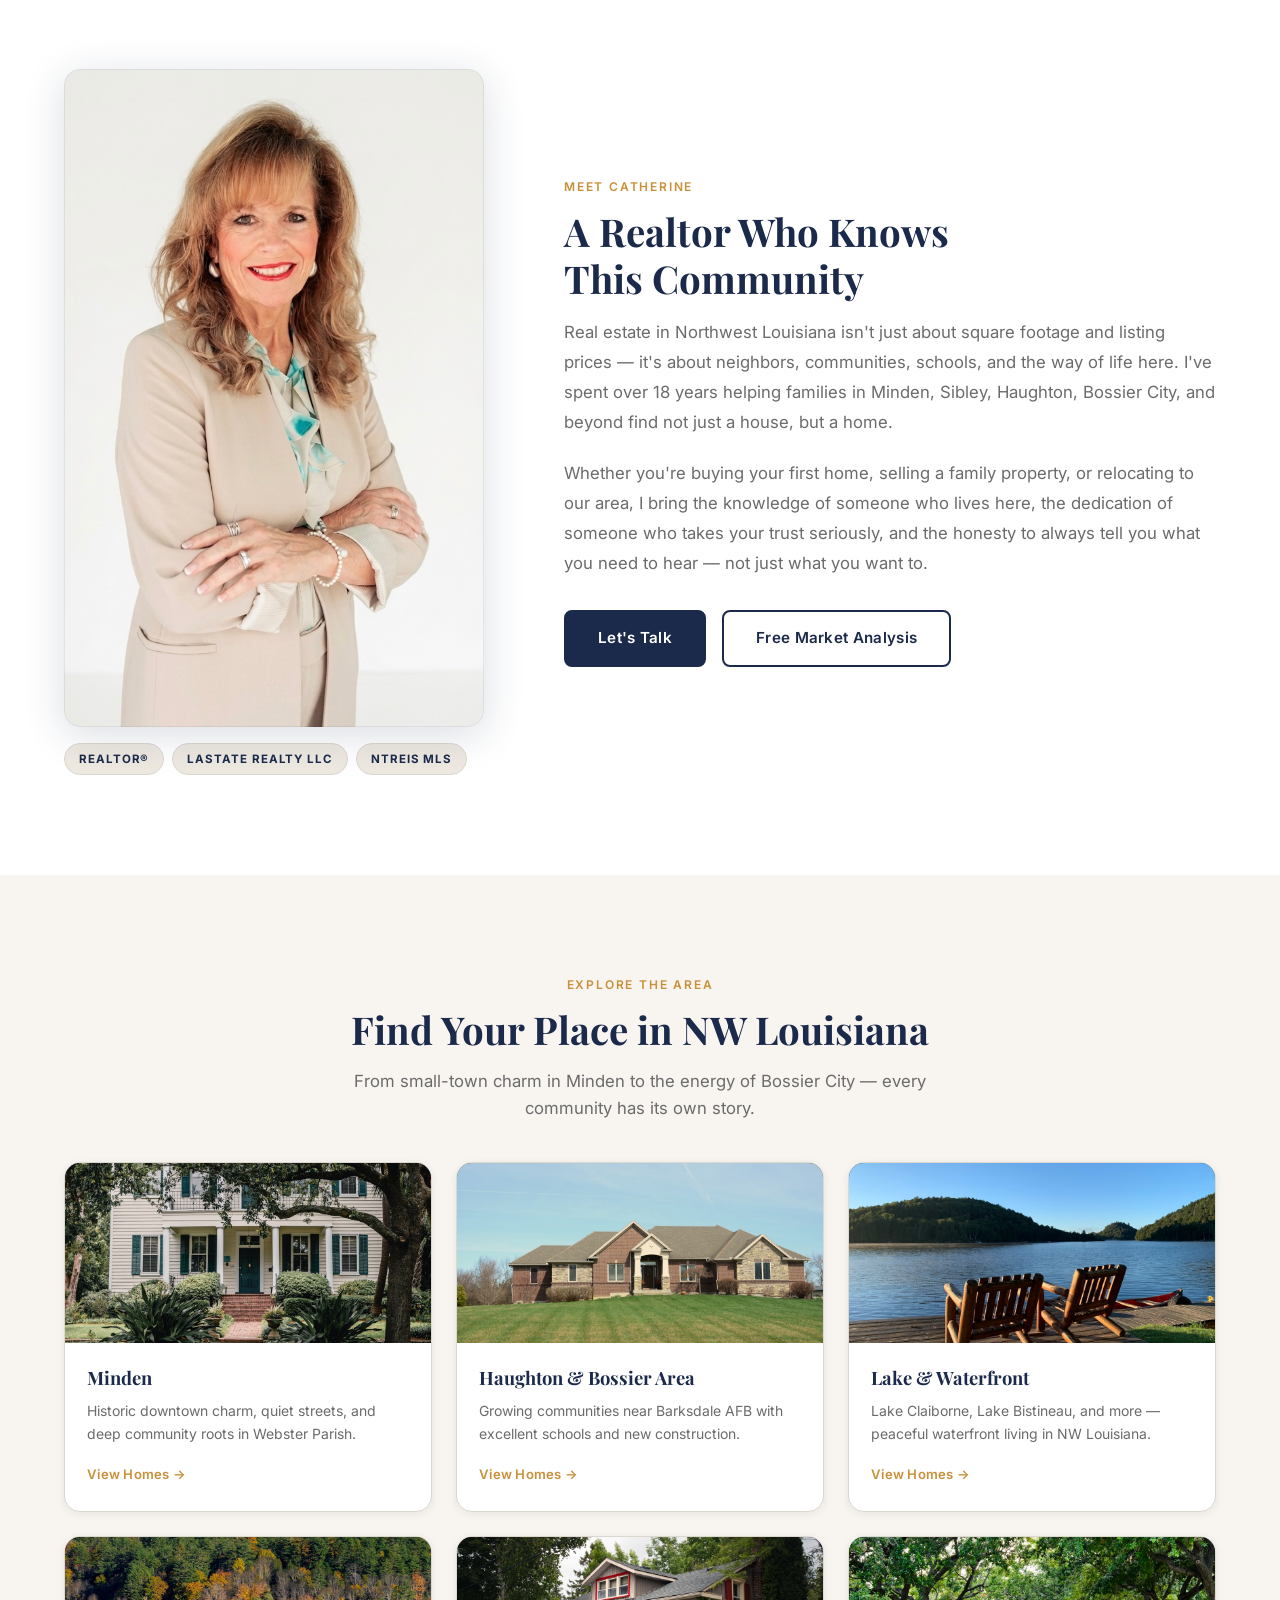
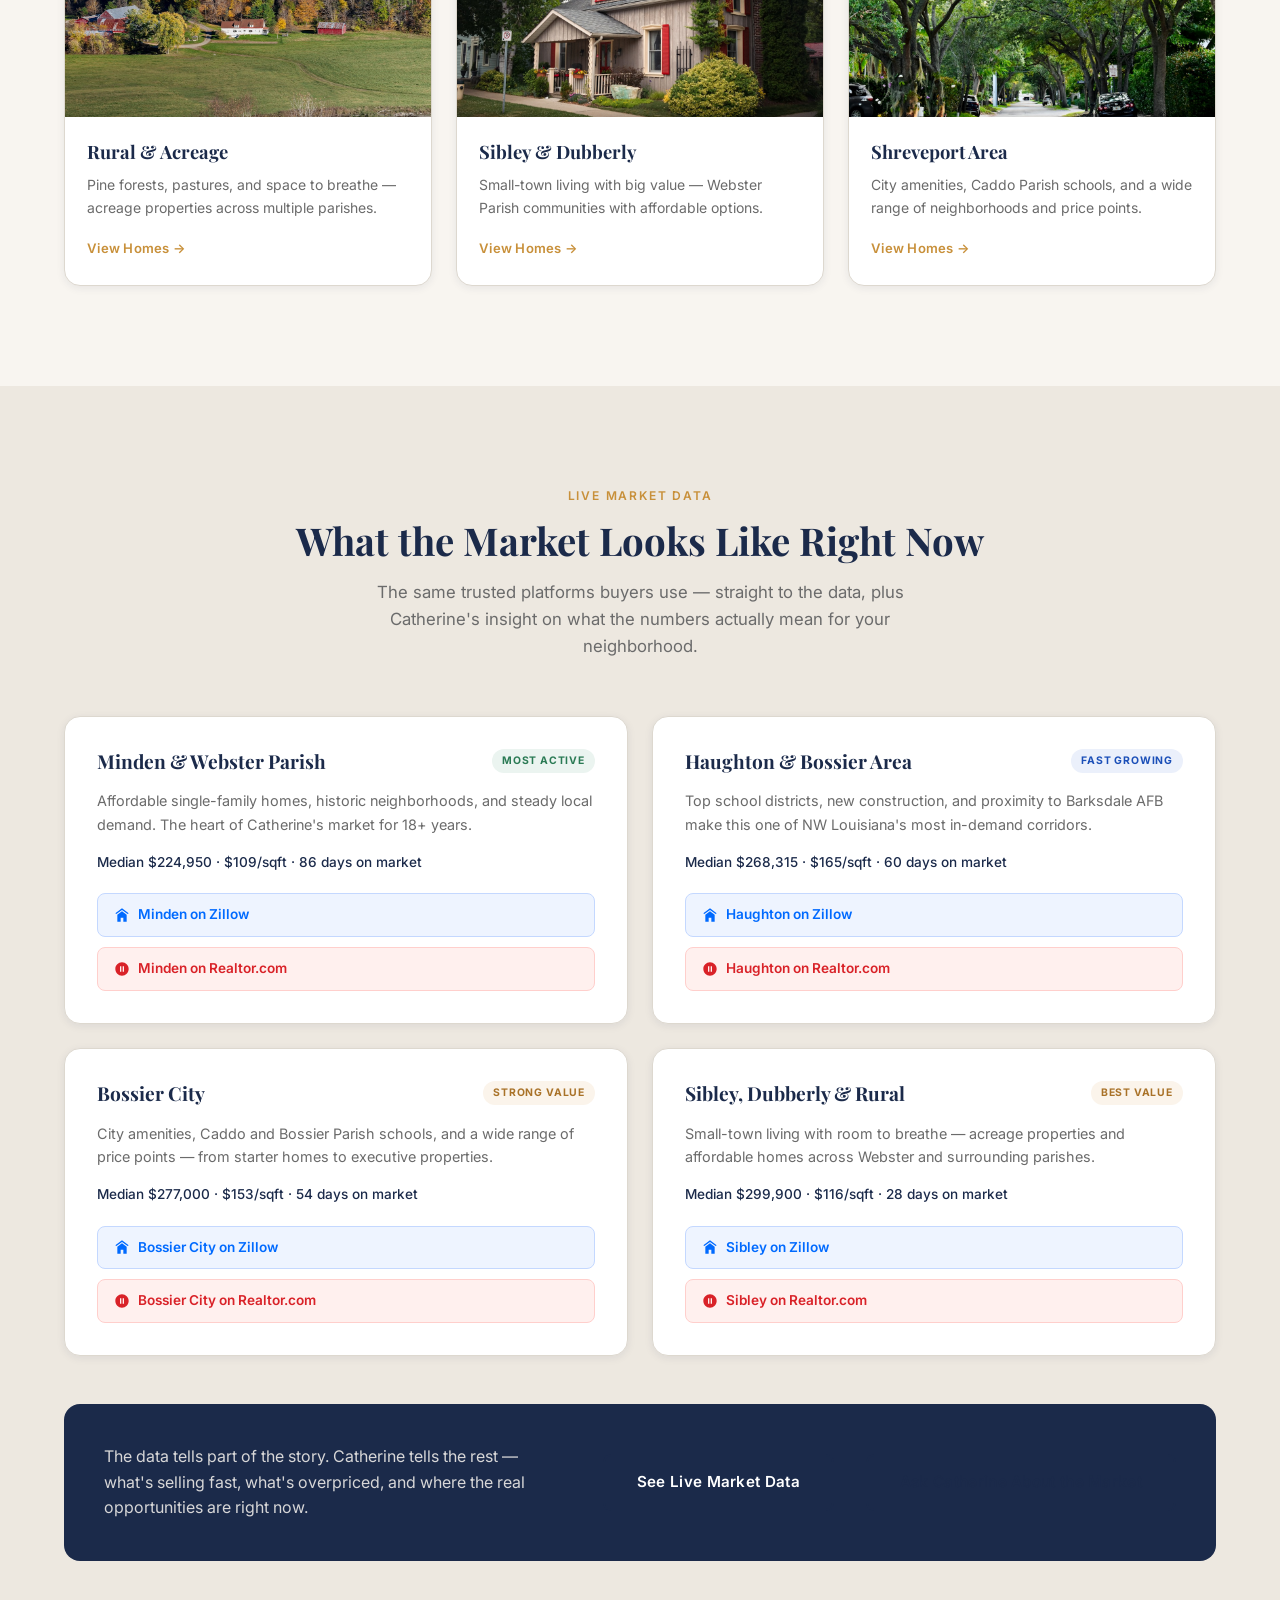
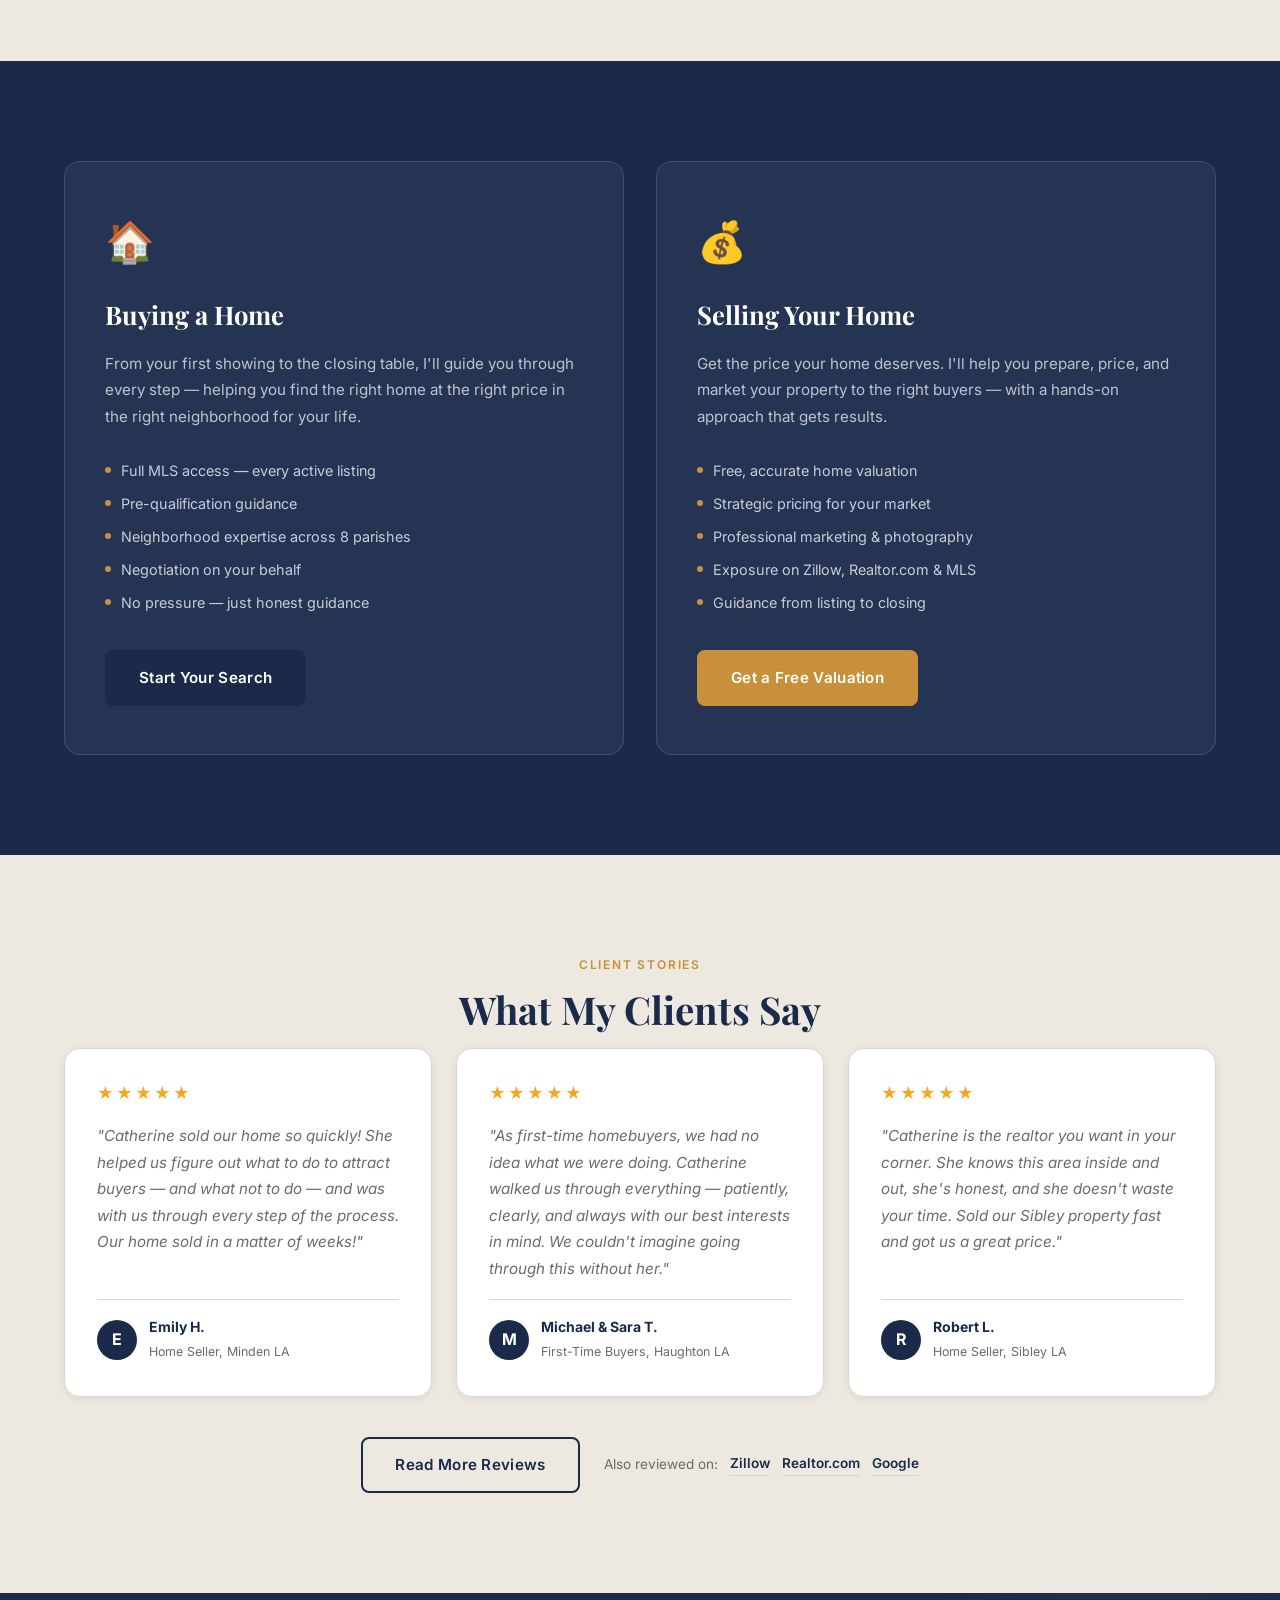
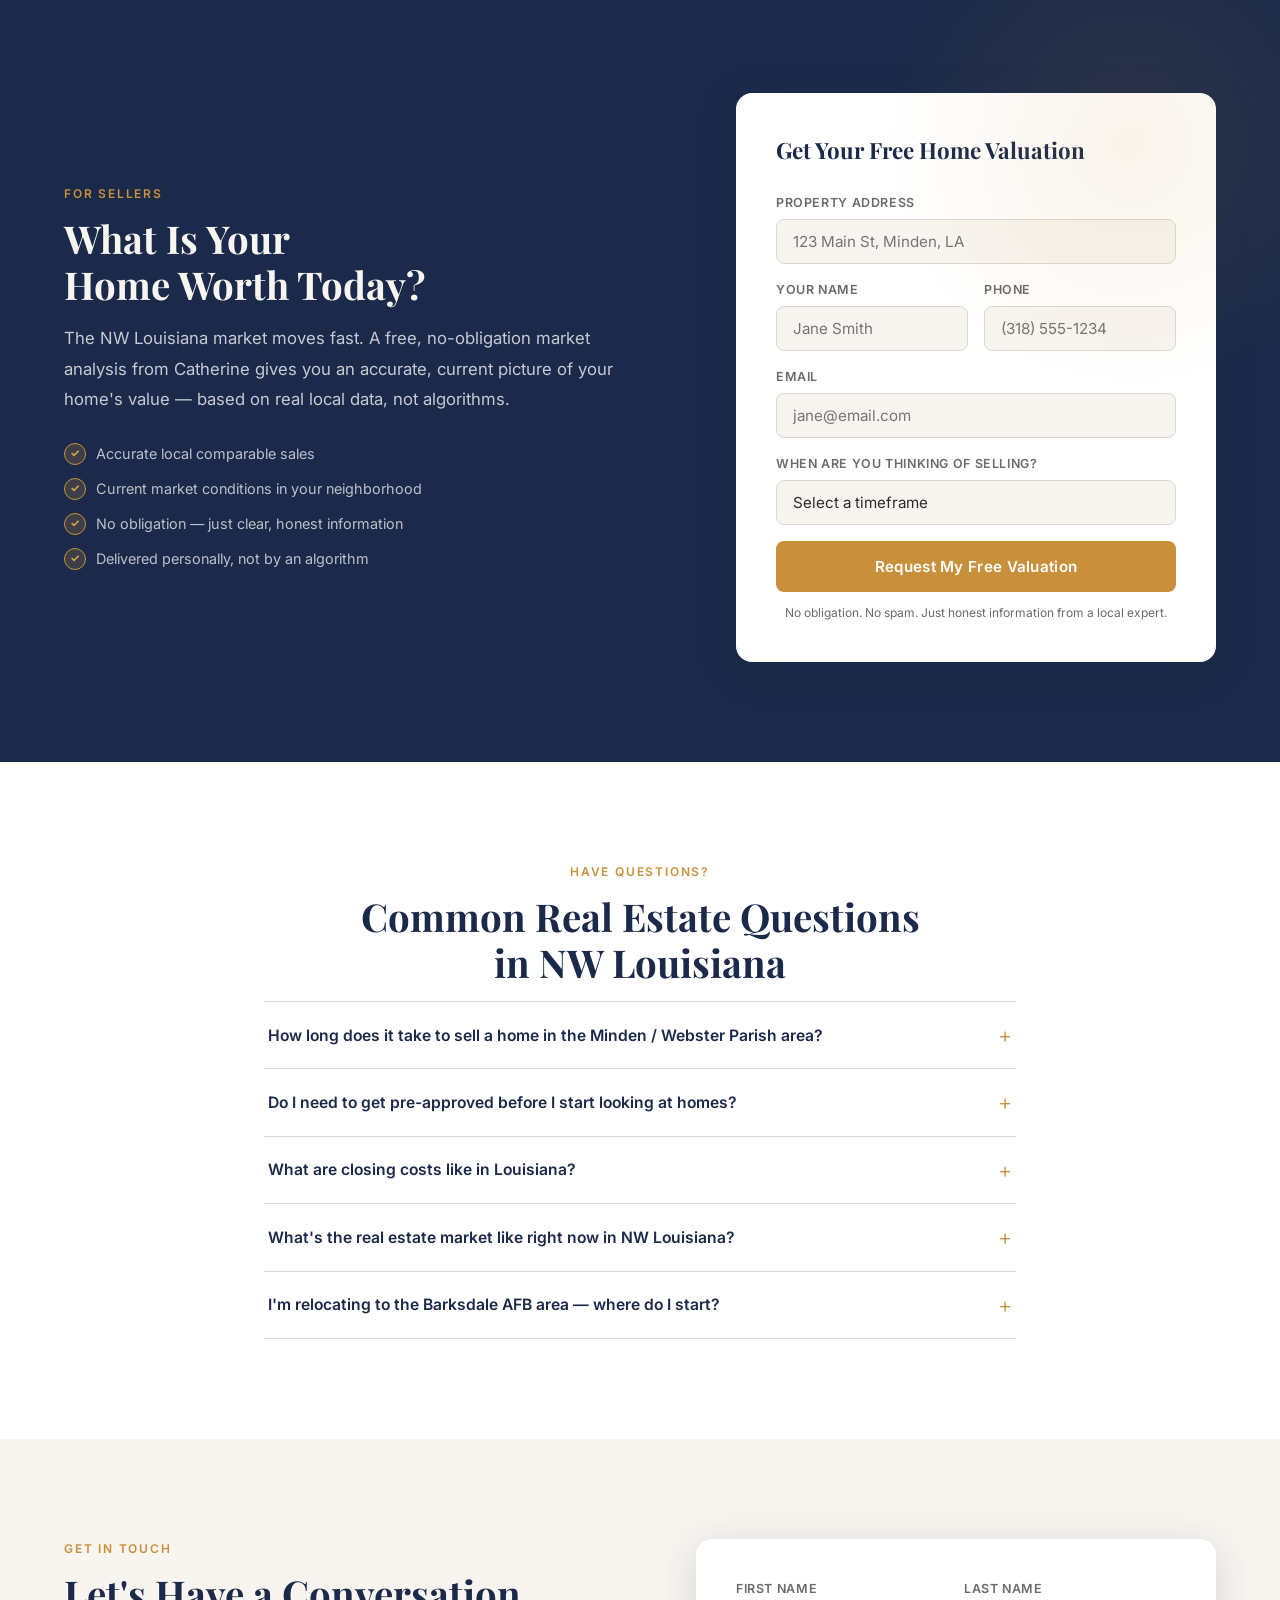
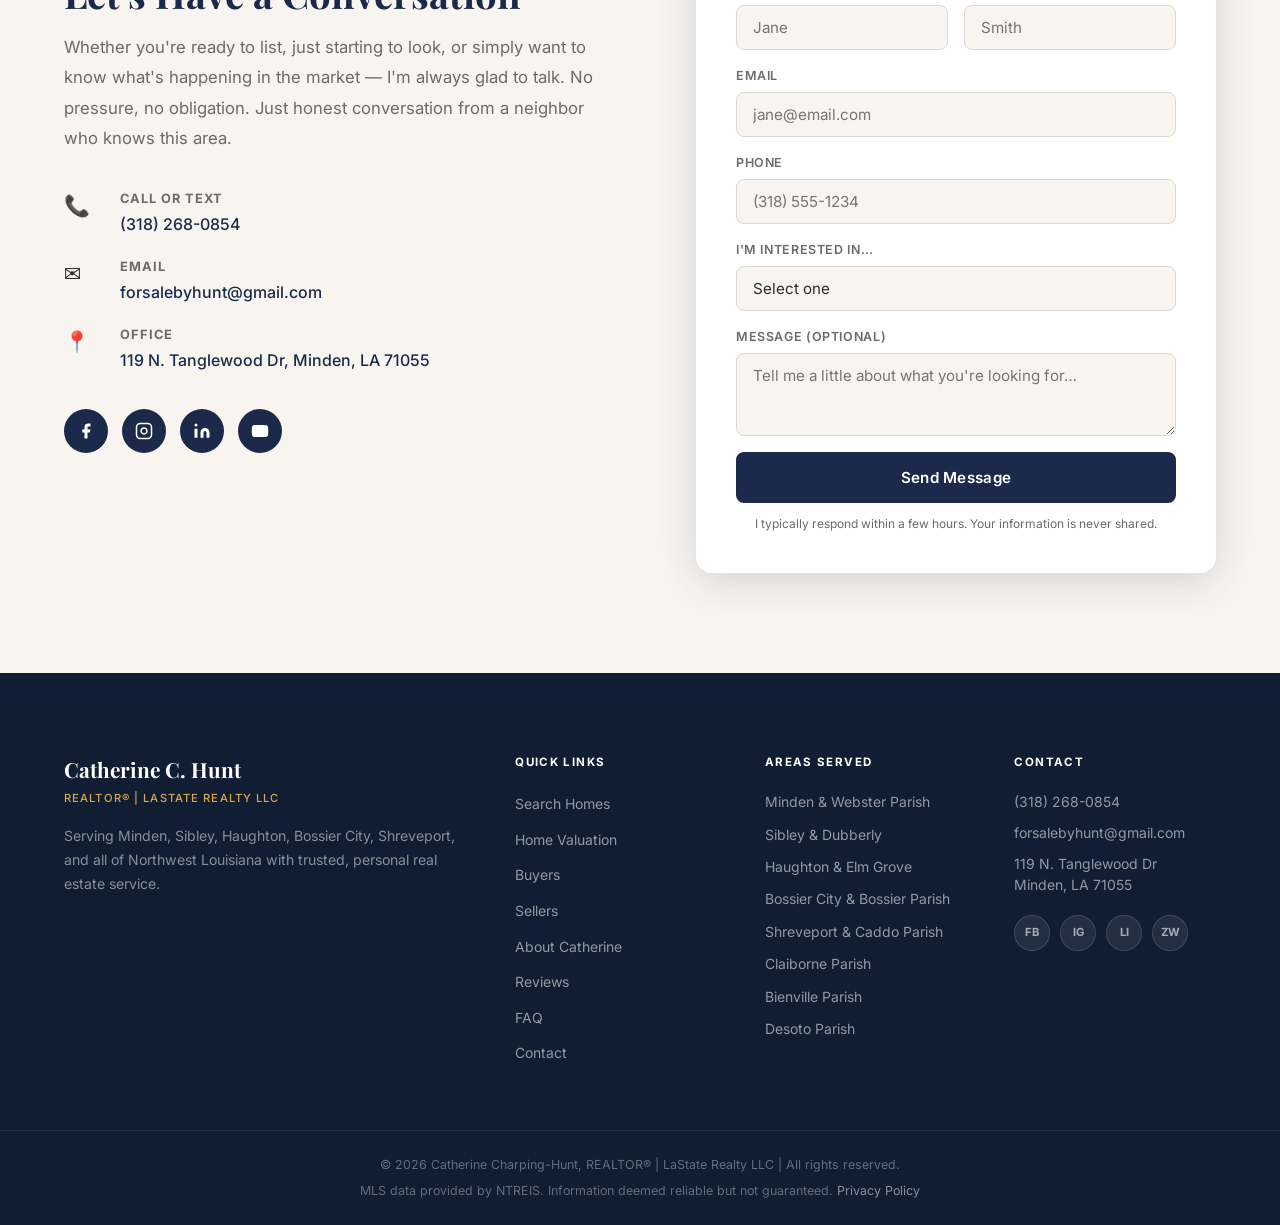
==== commit 8f7eb182: "Publish site 2026-11-24" ====
--- a/index.html
+++ b/index.html
@@ -330,7 +330,7 @@
             <span class="market-badge market-badge--active">Most Active</span>
           </div>
           <p class="market-desc">Affordable single-family homes, historic neighborhoods, and steady local demand. The heart of Catherine's market for 18+ years.</p>
-          <p class="market-desc" style="font-size:0.85rem; color:var(--navy); font-weight:500;">Median <span data-stat="Minden:median_price">$224,950</span> · <span data-stat="Minden:median_ppsf">$108/sqft</span> · <span data-stat="Minden:median_dom">85 days</span> on market</p>
+          <p class="market-desc" style="font-size:0.85rem; color:var(--navy); font-weight:500;">Median <span data-stat="Minden:median_price">$224,950</span> · <span data-stat="Minden:median_ppsf">$108/sqft</span> · <span data-stat="Minden:median_dom">86 days</span> on market</p>
           <div class="market-links">
             <a href="https://www.zillow.com/minden-la/home-values/" target="_blank" rel="noopener" class="market-link market-link--zillow">
               <svg width="16" height="16" viewBox="0 0 24 24" fill="currentColor" aria-hidden="true"><path d="M12 2L2 9.5l1.5 1L12 4.5l8.5 6L22 9.5z"/><path d="M12 6.5L5 11.5V22h5v-6h4v6h5V11.5z"/></svg>
@@ -349,7 +349,7 @@
             <span class="market-badge market-badge--growing">Fast Growing</span>
           </div>
           <p class="market-desc">Top school districts, new construction, and proximity to Barksdale AFB make this one of NW Louisiana's most in-demand corridors.</p>
-          <p class="market-desc" style="font-size:0.85rem; color:var(--navy); font-weight:500;">Median <span data-stat="Haughton:median_price">$268,658</span> · <span data-stat="Haughton:median_ppsf">$166/sqft</span> · <span data-stat="Haughton:median_dom">60 days</span> on market</p>
+          <p class="market-desc" style="font-size:0.85rem; color:var(--navy); font-weight:500;">Median <span data-stat="Haughton:median_price">$268,315</span> · <span data-stat="Haughton:median_ppsf">$165/sqft</span> · <span data-stat="Haughton:median_dom">60 days</span> on market</p>
           <div class="market-links">
             <a href="https://www.zillow.com/haughton-la/home-values/" target="_blank" rel="noopener" class="market-link market-link--zillow">
               <svg width="16" height="16" viewBox="0 0 24 24" fill="currentColor" aria-hidden="true"><path d="M12 2L2 9.5l1.5 1L12 4.5l8.5 6L22 9.5z"/><path d="M12 6.5L5 11.5V22h5v-6h4v6h5V11.5z"/></svg>
@@ -368,7 +368,7 @@
             <span class="market-badge market-badge--value">Strong Value</span>
           </div>
           <p class="market-desc">City amenities, Caddo and Bossier Parish schools, and a wide range of price points — from starter homes to executive properties.</p>
-          <p class="market-desc" style="font-size:0.85rem; color:var(--navy); font-weight:500;">Median <span data-stat="Bossier City:median_price">$275,000</span> · <span data-stat="Bossier City:median_ppsf">$153/sqft</span> · <span data-stat="Bossier City:median_dom">56 days</span> on market</p>
+          <p class="market-desc" style="font-size:0.85rem; color:var(--navy); font-weight:500;">Median <span data-stat="Bossier City:median_price">$277,000</span> · <span data-stat="Bossier City:median_ppsf">$153/sqft</span> · <span data-stat="Bossier City:median_dom">54 days</span> on market</p>
           <div class="market-links">
             <a href="https://www.zillow.com/bossier-city-la/home-values/" target="_blank" rel="noopener" class="market-link market-link--zillow">
               <svg width="16" height="16" viewBox="0 0 24 24" fill="currentColor" aria-hidden="true"><path d="M12 2L2 9.5l1.5 1L12 4.5l8.5 6L22 9.5z"/><path d="M12 6.5L5 11.5V22h5v-6h4v6h5V11.5z"/></svg>
@@ -387,7 +387,7 @@
             <span class="market-badge market-badge--value">Best Value</span>
           </div>
           <p class="market-desc">Small-town living with room to breathe — acreage properties and affordable homes across Webster and surrounding parishes.</p>
-          <p class="market-desc" style="font-size:0.85rem; color:var(--navy); font-weight:500;">Median <span data-stat="Sibley:median_price">$299,900</span> · <span data-stat="Sibley:median_ppsf">$116/sqft</span> · <span data-stat="Sibley:median_dom">27 days</span> on market</p>
+          <p class="market-desc" style="font-size:0.85rem; color:var(--navy); font-weight:500;">Median <span data-stat="Sibley:median_price">$299,900</span> · <span data-stat="Sibley:median_ppsf">$116/sqft</span> · <span data-stat="Sibley:median_dom">28 days</span> on market</p>
           <div class="market-links">
             <a href="https://www.zillow.com/sibley-la/home-values/" target="_blank" rel="noopener" class="market-link market-link--zillow">
               <svg width="16" height="16" viewBox="0 0 24 24" fill="currentColor" aria-hidden="true"><path d="M12 2L2 9.5l1.5 1L12 4.5l8.5 6L22 9.5z"/><path d="M12 6.5L5 11.5V22h5v-6h4v6h5V11.5z"/></svg>
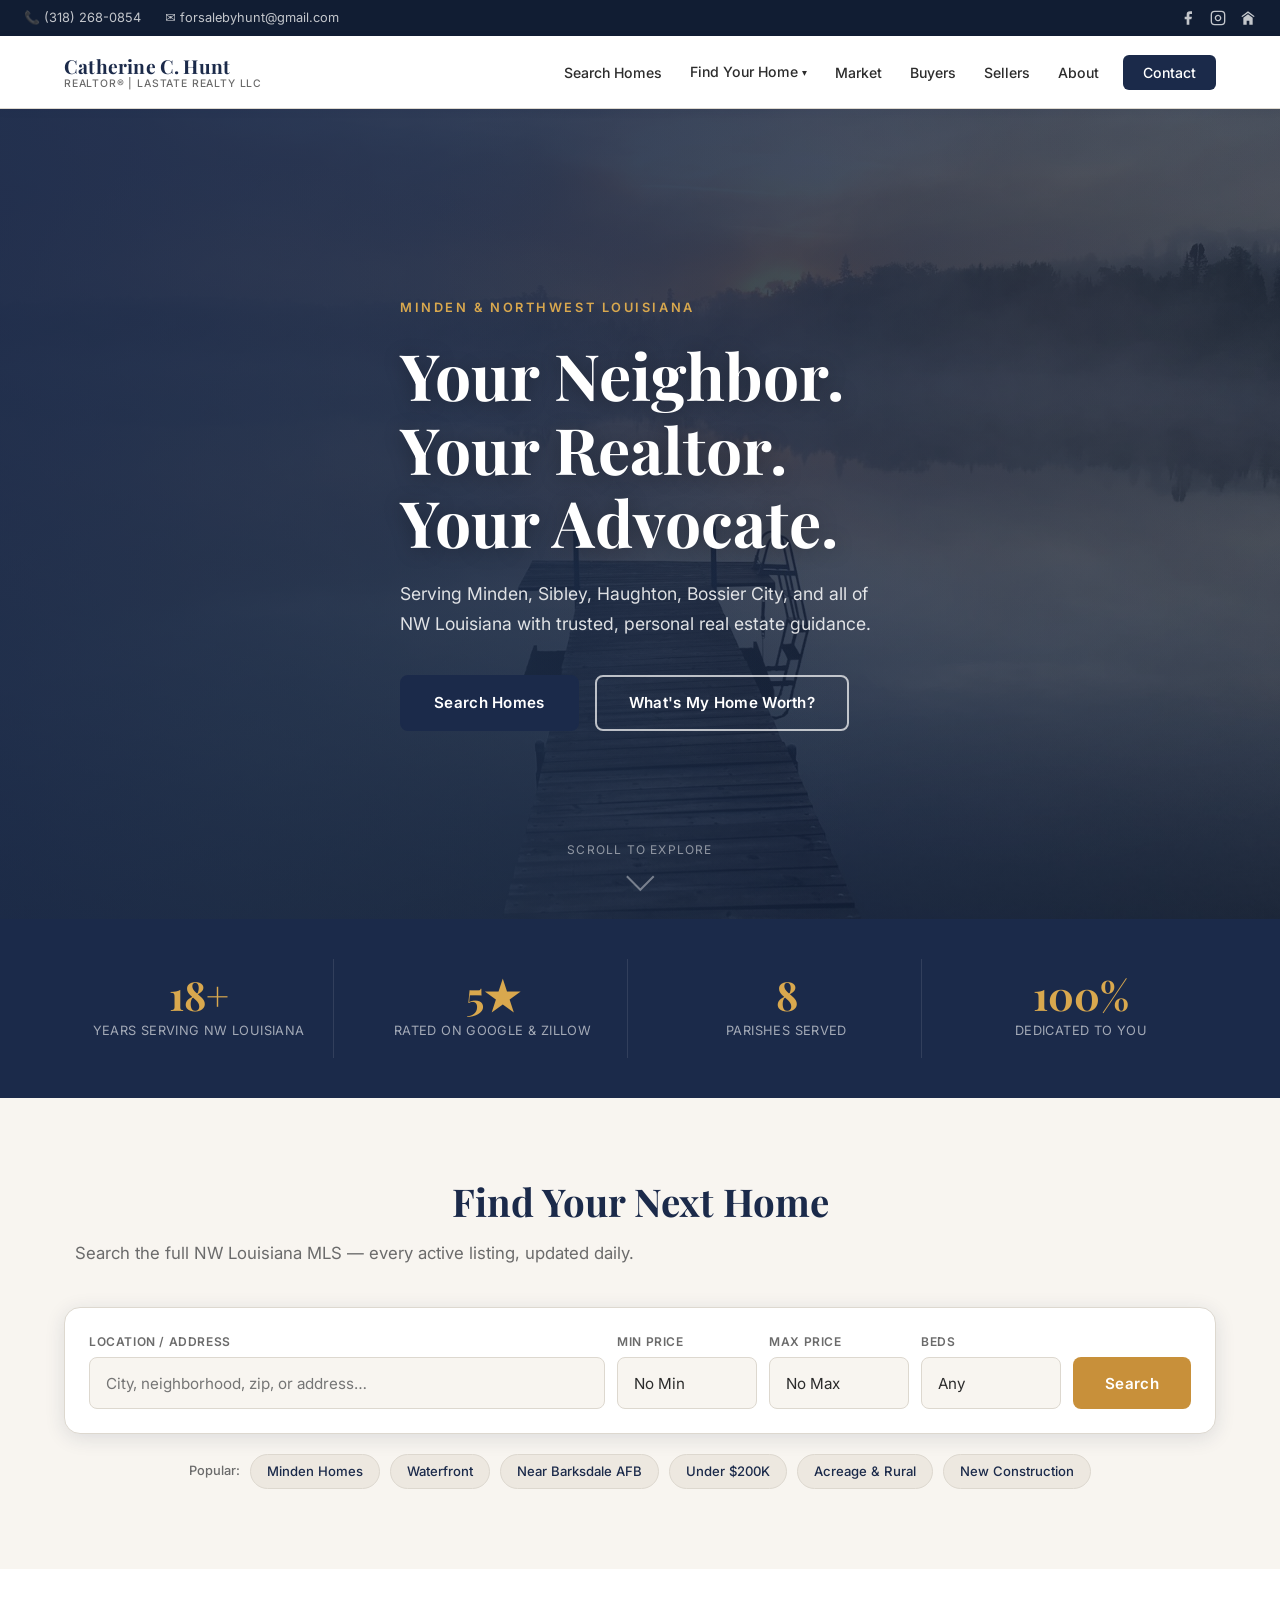
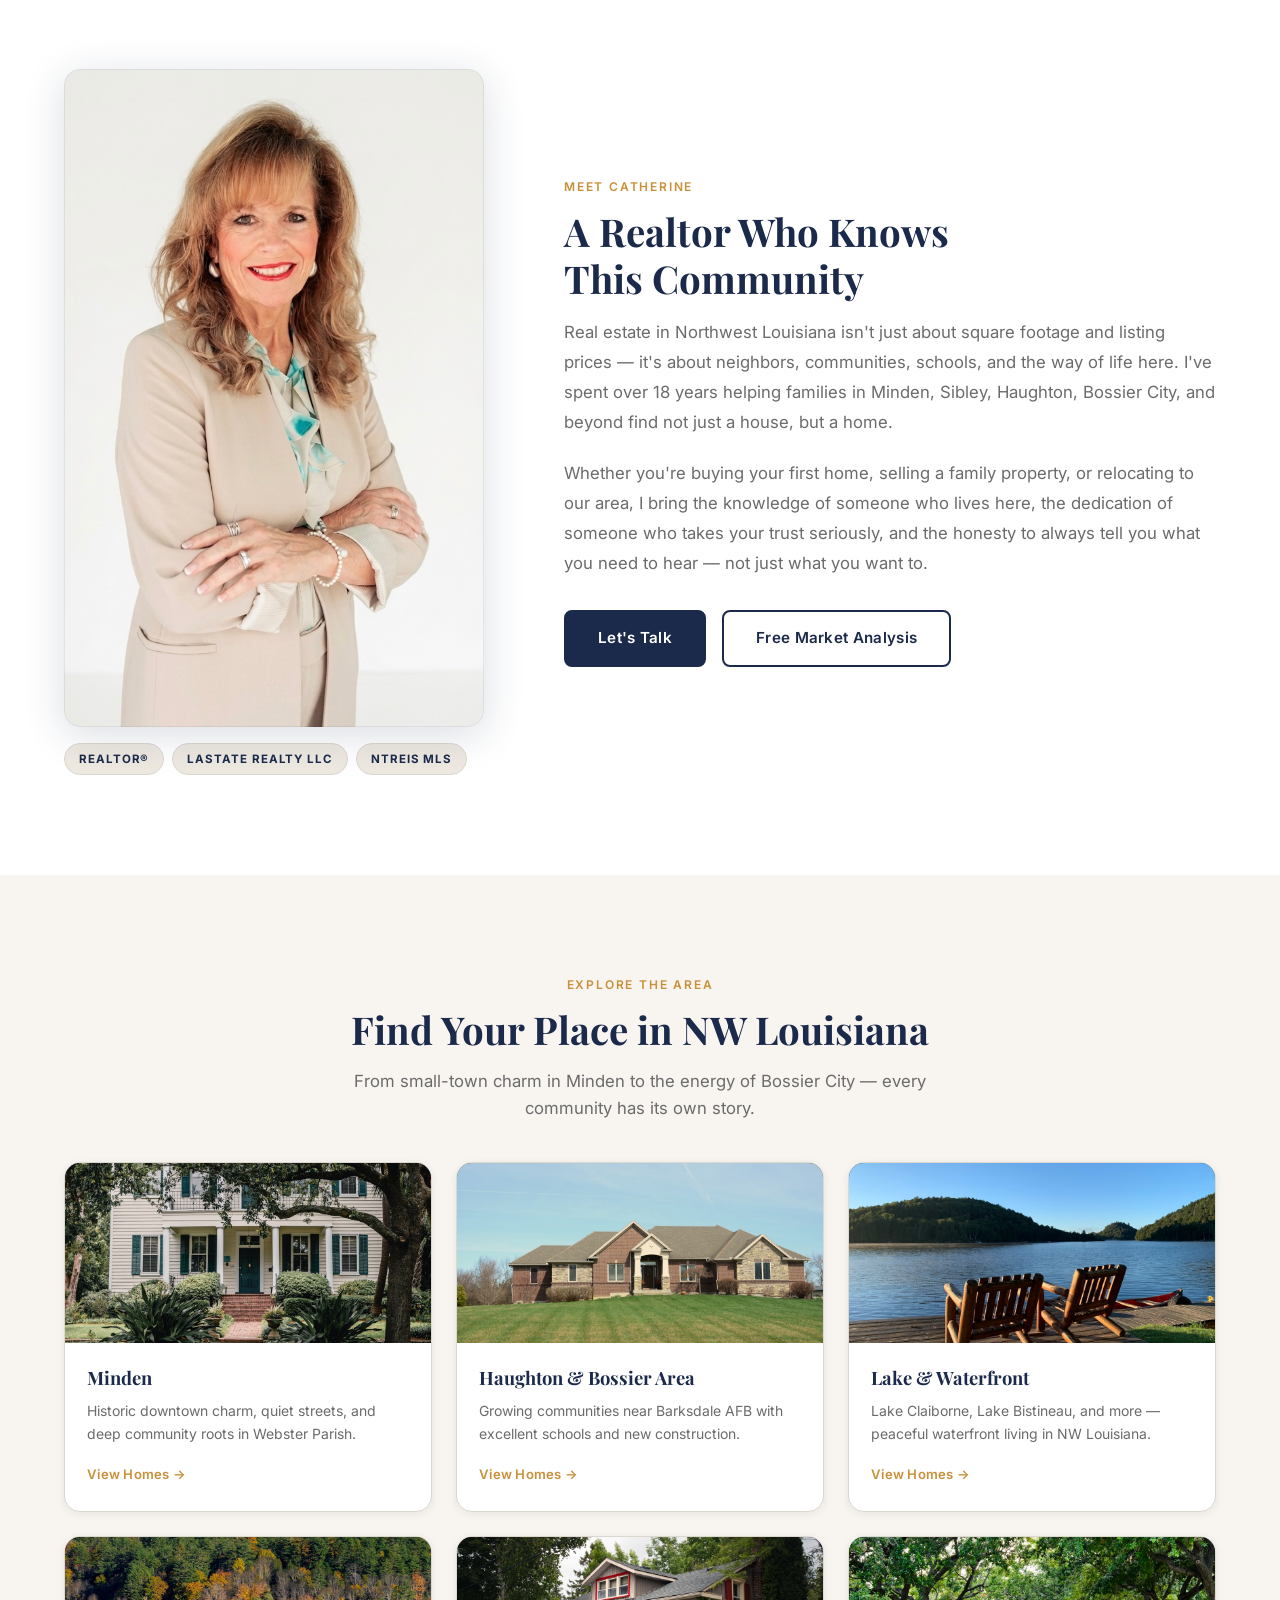
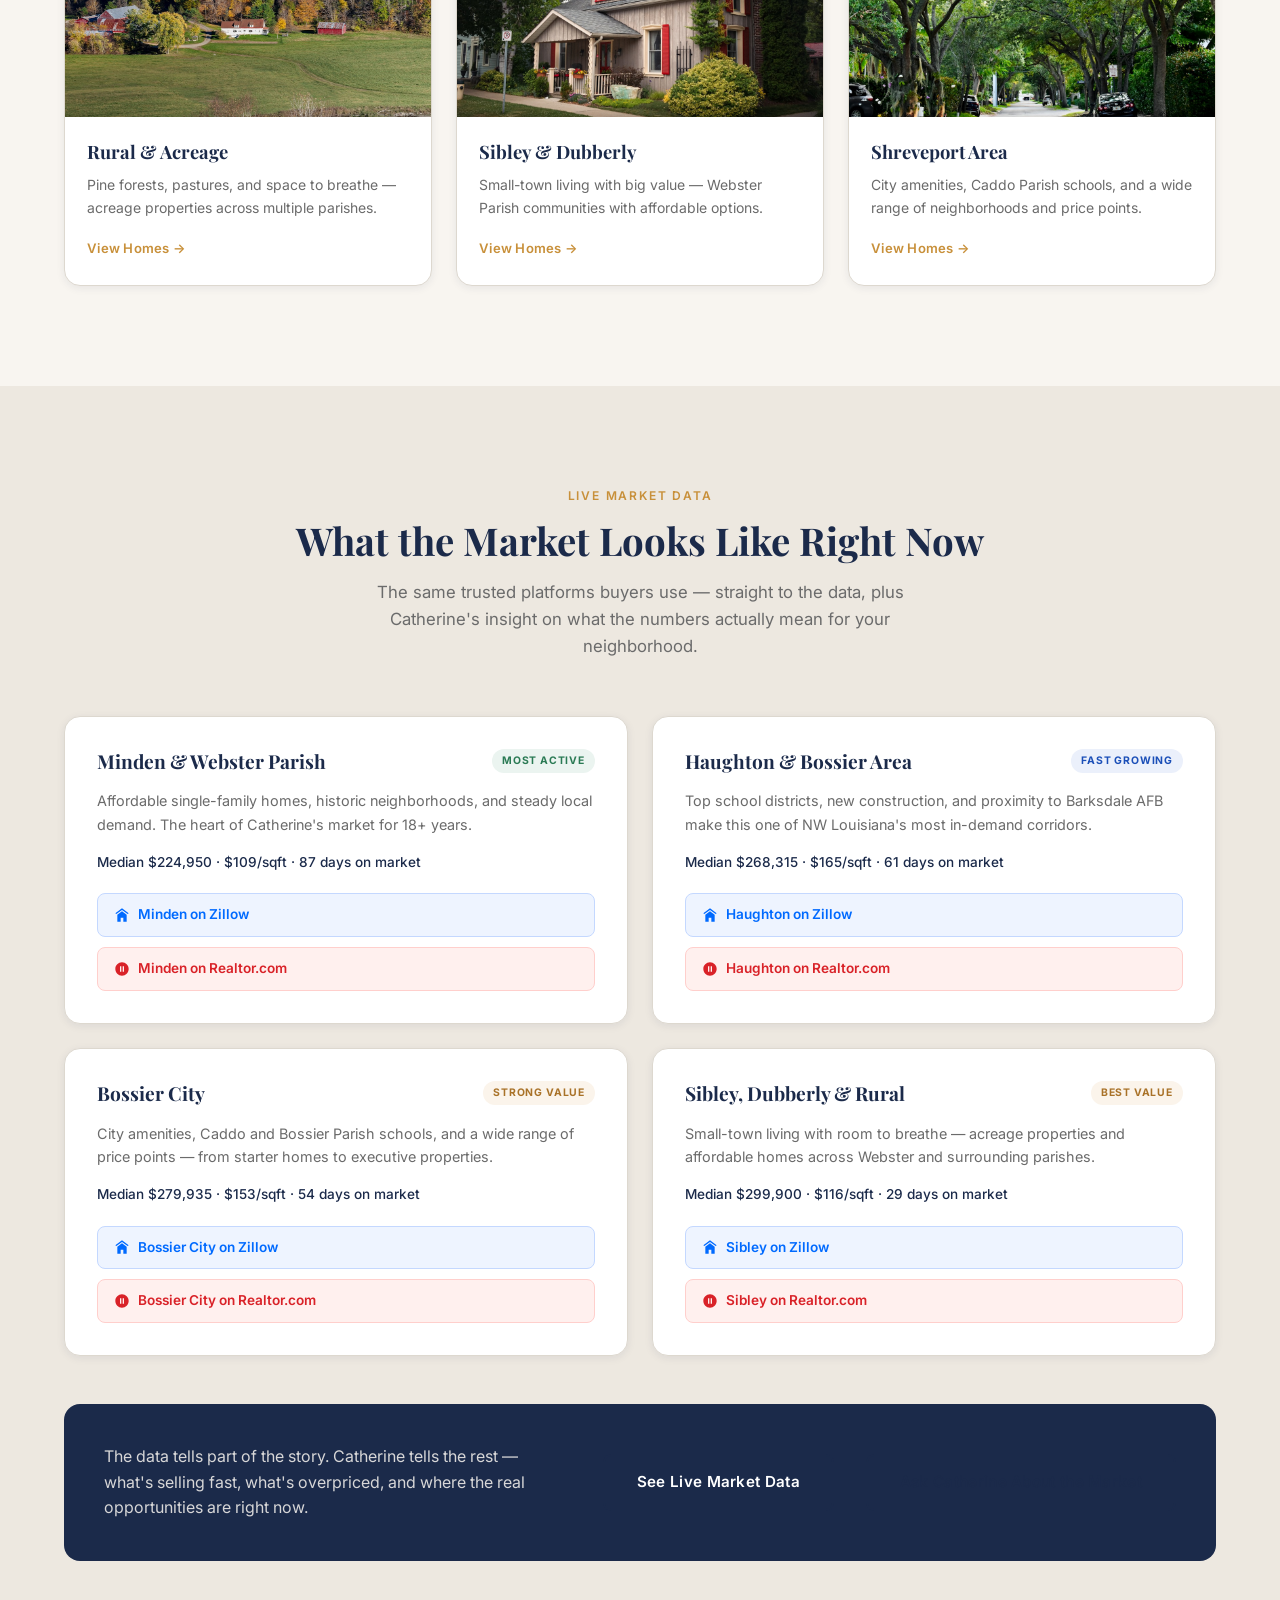
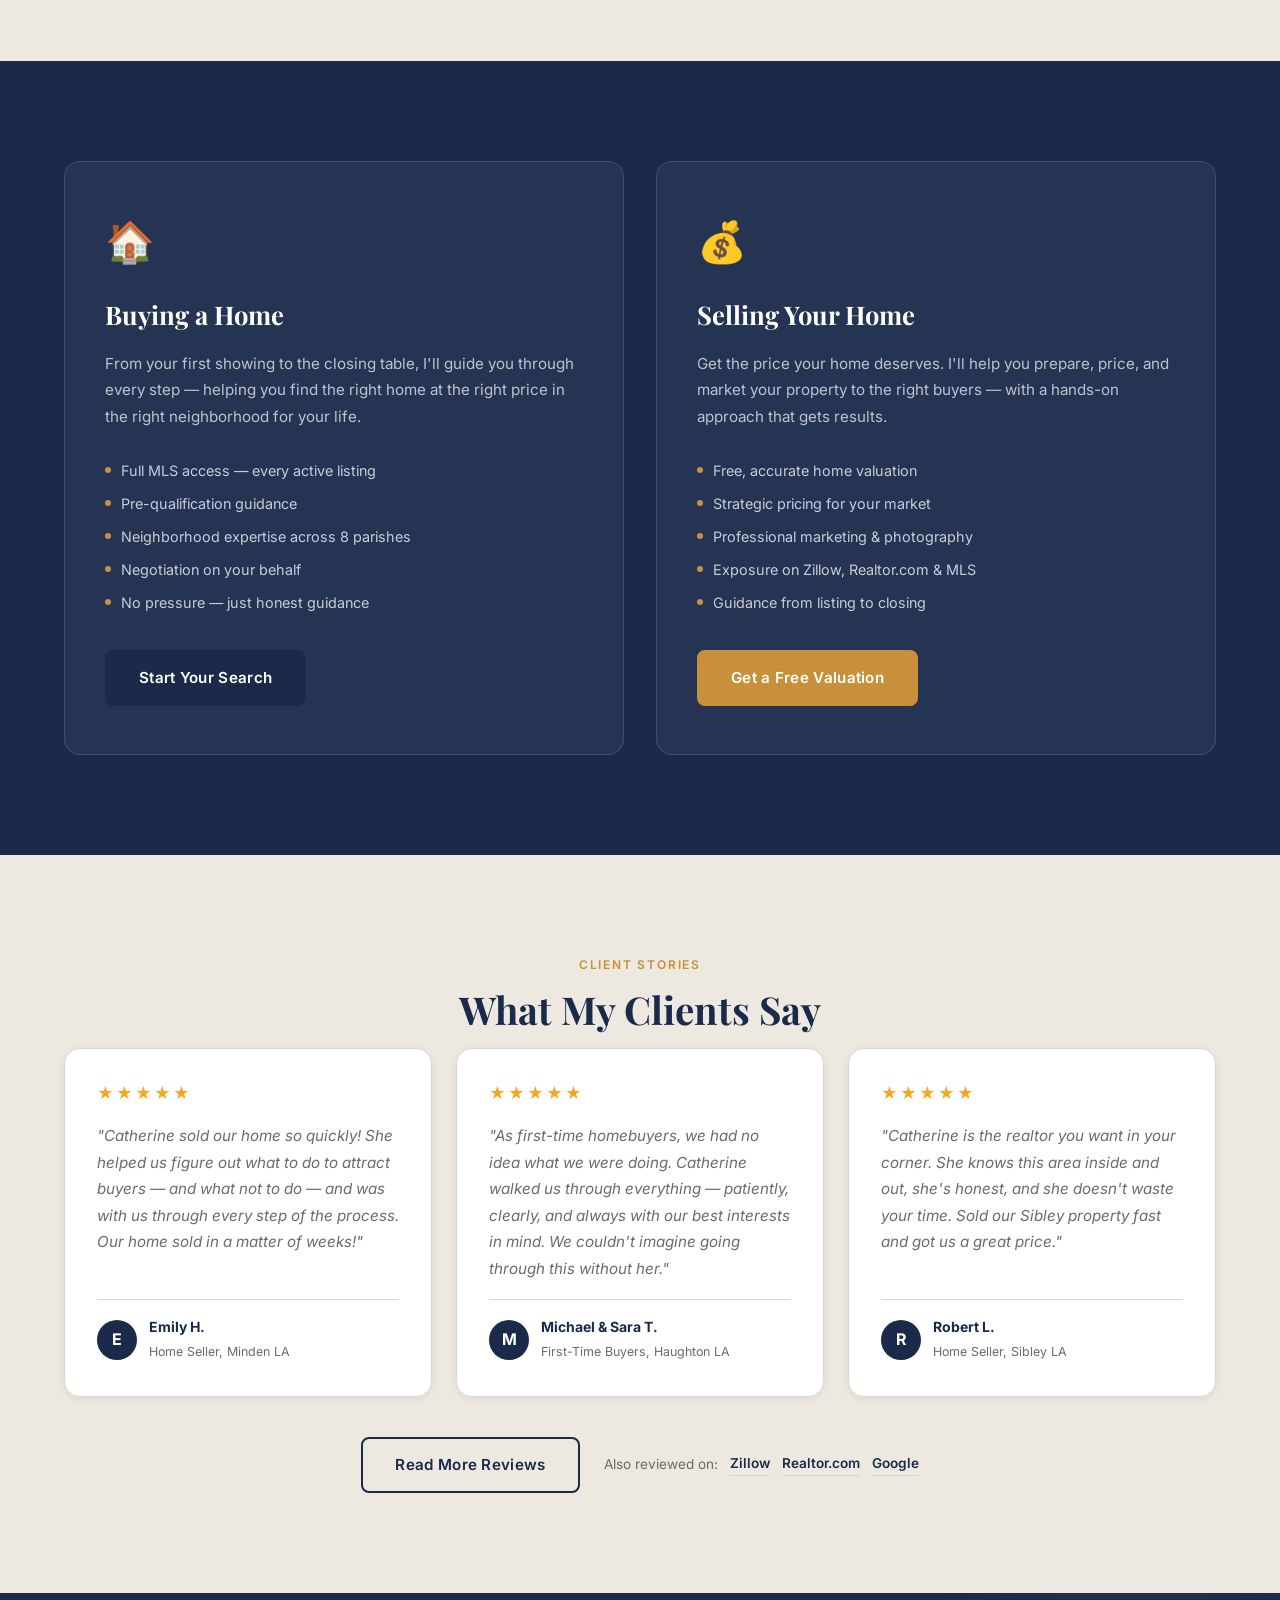
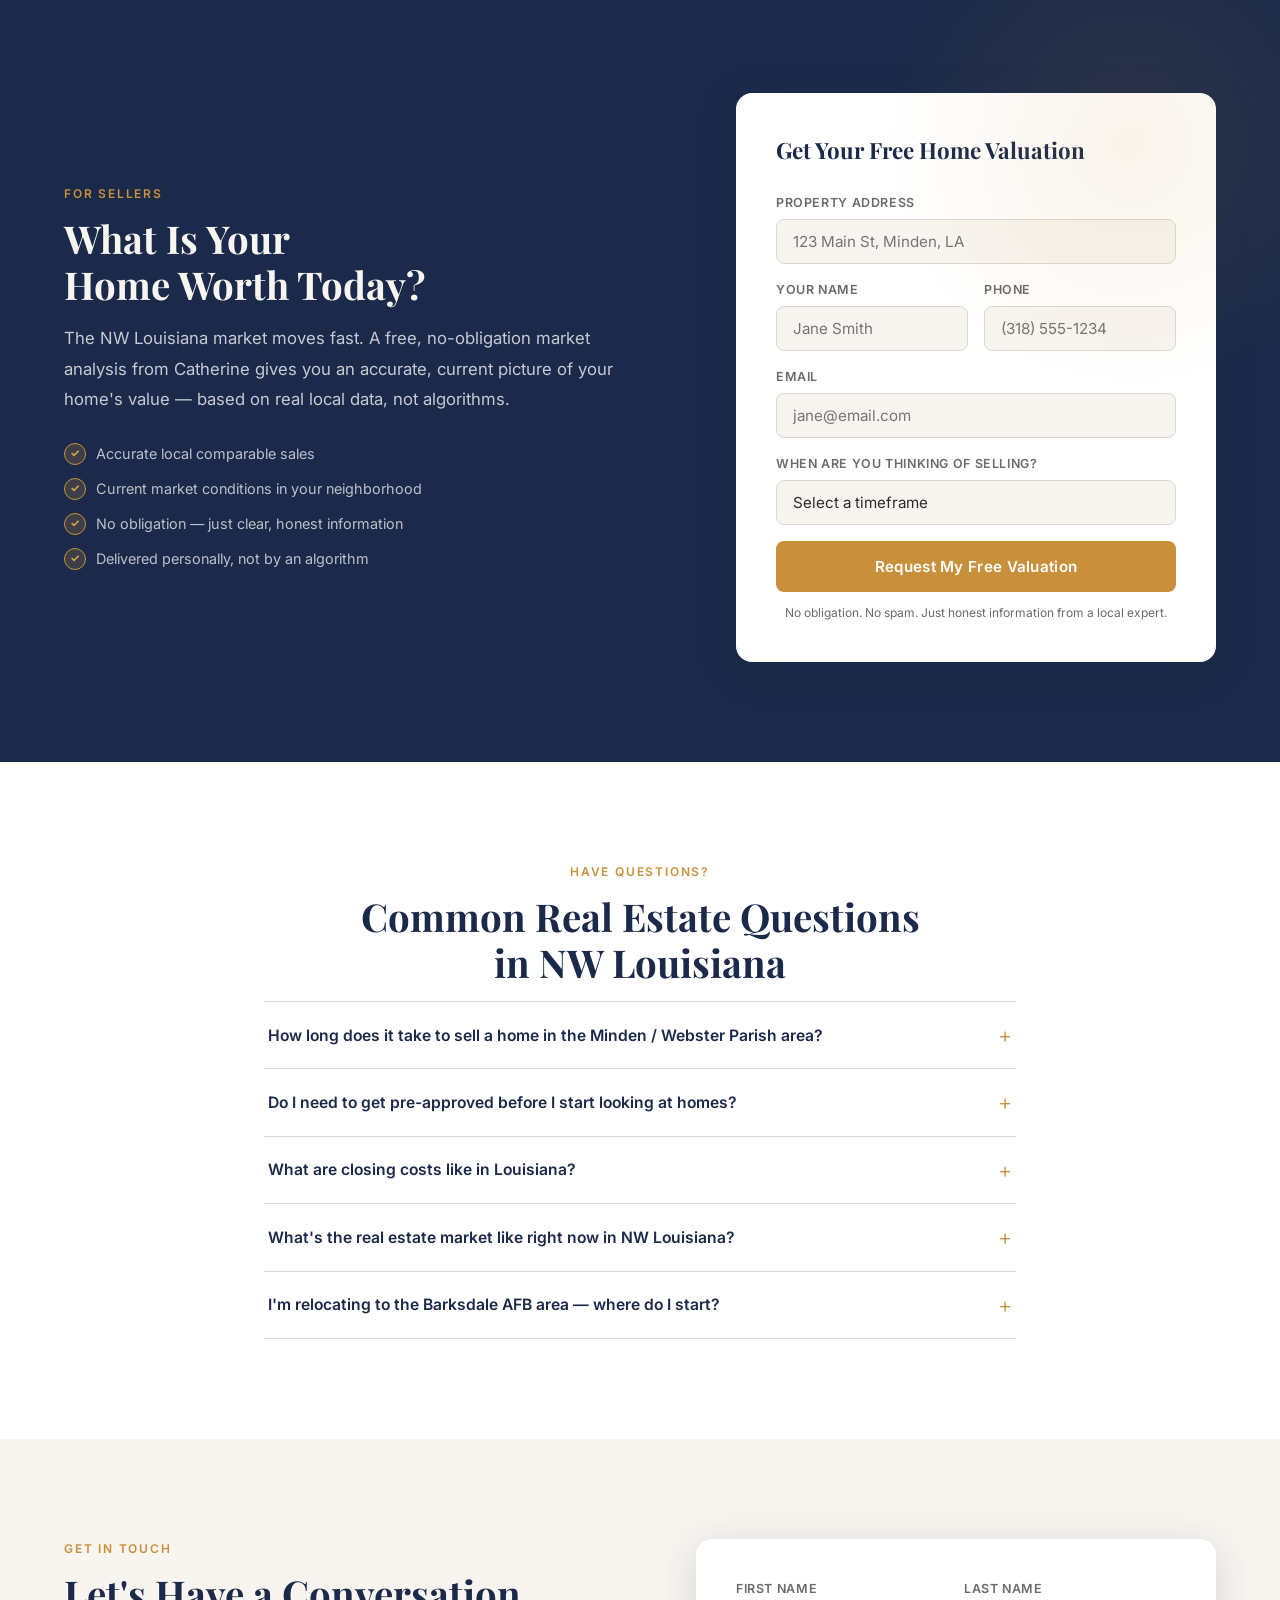
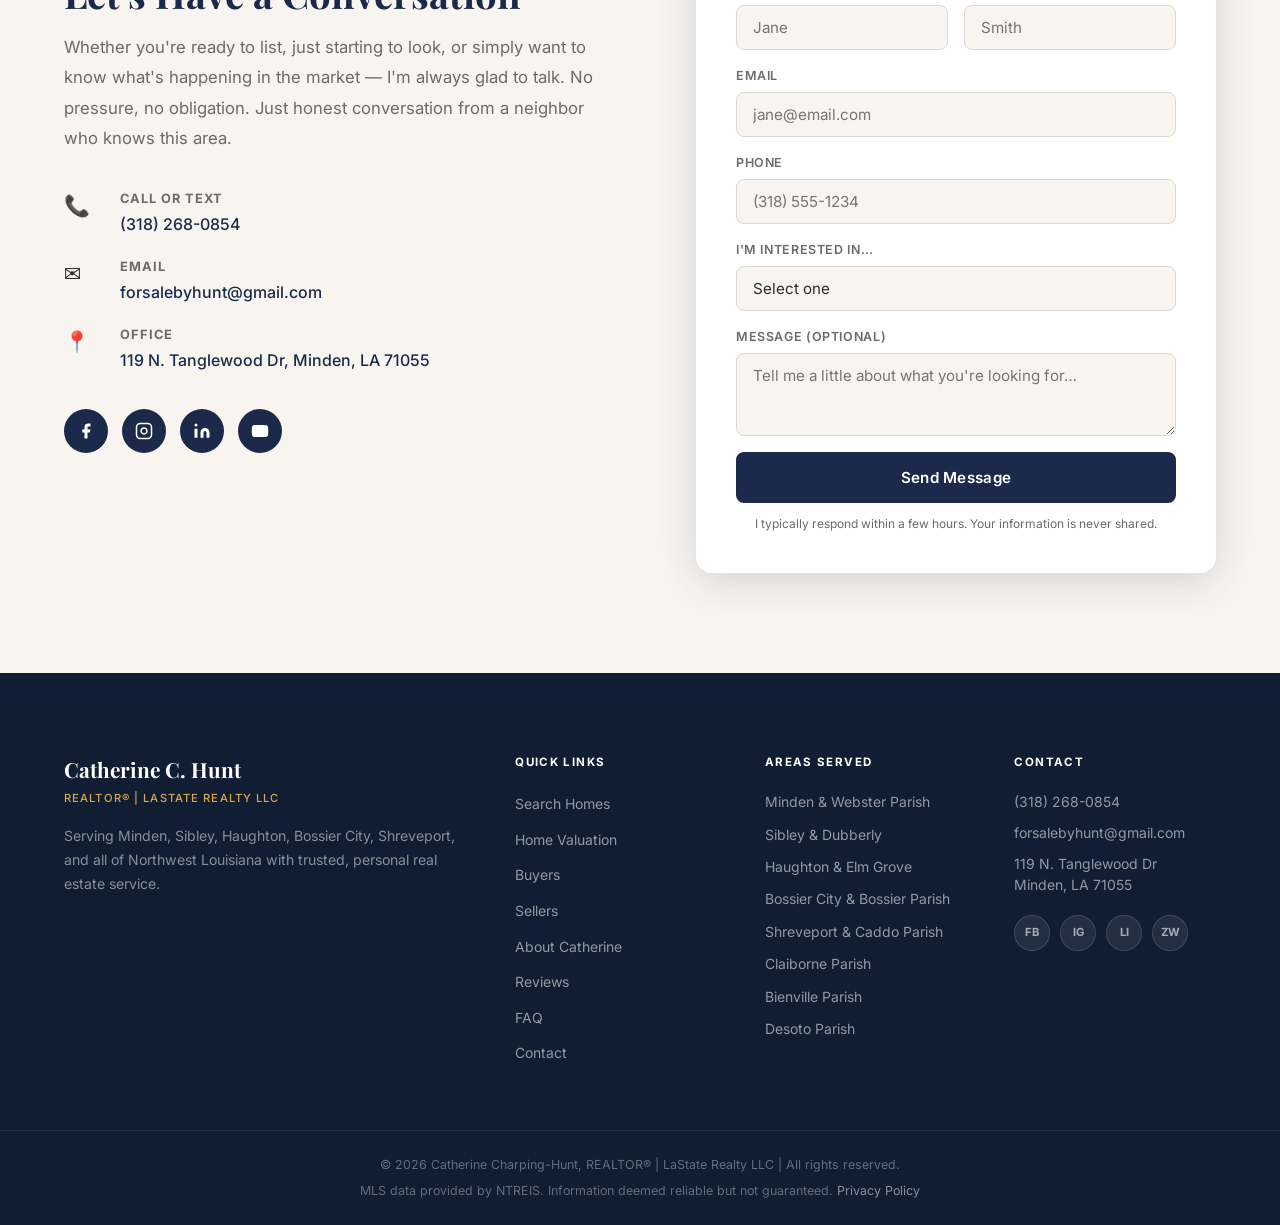
==== commit 4f8b262c: "Publish site 2026-11-25" ====
--- a/index.html
+++ b/index.html
@@ -330,7 +330,7 @@
             <span class="market-badge market-badge--active">Most Active</span>
           </div>
           <p class="market-desc">Affordable single-family homes, historic neighborhoods, and steady local demand. The heart of Catherine's market for 18+ years.</p>
-          <p class="market-desc" style="font-size:0.85rem; color:var(--navy); font-weight:500;">Median <span data-stat="Minden:median_price">$224,950</span> · <span data-stat="Minden:median_ppsf">$108/sqft</span> · <span data-stat="Minden:median_dom">86 days</span> on market</p>
+          <p class="market-desc" style="font-size:0.85rem; color:var(--navy); font-weight:500;">Median <span data-stat="Minden:median_price">$224,950</span> · <span data-stat="Minden:median_ppsf">$108/sqft</span> · <span data-stat="Minden:median_dom">87 days</span> on market</p>
           <div class="market-links">
             <a href="https://www.zillow.com/minden-la/home-values/" target="_blank" rel="noopener" class="market-link market-link--zillow">
               <svg width="16" height="16" viewBox="0 0 24 24" fill="currentColor" aria-hidden="true"><path d="M12 2L2 9.5l1.5 1L12 4.5l8.5 6L22 9.5z"/><path d="M12 6.5L5 11.5V22h5v-6h4v6h5V11.5z"/></svg>
@@ -349,7 +349,7 @@
             <span class="market-badge market-badge--growing">Fast Growing</span>
           </div>
           <p class="market-desc">Top school districts, new construction, and proximity to Barksdale AFB make this one of NW Louisiana's most in-demand corridors.</p>
-          <p class="market-desc" style="font-size:0.85rem; color:var(--navy); font-weight:500;">Median <span data-stat="Haughton:median_price">$268,315</span> · <span data-stat="Haughton:median_ppsf">$165/sqft</span> · <span data-stat="Haughton:median_dom">60 days</span> on market</p>
+          <p class="market-desc" style="font-size:0.85rem; color:var(--navy); font-weight:500;">Median <span data-stat="Haughton:median_price">$268,315</span> · <span data-stat="Haughton:median_ppsf">$165/sqft</span> · <span data-stat="Haughton:median_dom">61 days</span> on market</p>
           <div class="market-links">
             <a href="https://www.zillow.com/haughton-la/home-values/" target="_blank" rel="noopener" class="market-link market-link--zillow">
               <svg width="16" height="16" viewBox="0 0 24 24" fill="currentColor" aria-hidden="true"><path d="M12 2L2 9.5l1.5 1L12 4.5l8.5 6L22 9.5z"/><path d="M12 6.5L5 11.5V22h5v-6h4v6h5V11.5z"/></svg>
@@ -368,7 +368,7 @@
             <span class="market-badge market-badge--value">Strong Value</span>
           </div>
           <p class="market-desc">City amenities, Caddo and Bossier Parish schools, and a wide range of price points — from starter homes to executive properties.</p>
-          <p class="market-desc" style="font-size:0.85rem; color:var(--navy); font-weight:500;">Median <span data-stat="Bossier City:median_price">$277,000</span> · <span data-stat="Bossier City:median_ppsf">$153/sqft</span> · <span data-stat="Bossier City:median_dom">54 days</span> on market</p>
+          <p class="market-desc" style="font-size:0.85rem; color:var(--navy); font-weight:500;">Median <span data-stat="Bossier City:median_price">$279,935</span> · <span data-stat="Bossier City:median_ppsf">$153/sqft</span> · <span data-stat="Bossier City:median_dom">54 days</span> on market</p>
           <div class="market-links">
             <a href="https://www.zillow.com/bossier-city-la/home-values/" target="_blank" rel="noopener" class="market-link market-link--zillow">
               <svg width="16" height="16" viewBox="0 0 24 24" fill="currentColor" aria-hidden="true"><path d="M12 2L2 9.5l1.5 1L12 4.5l8.5 6L22 9.5z"/><path d="M12 6.5L5 11.5V22h5v-6h4v6h5V11.5z"/></svg>
@@ -387,7 +387,7 @@
             <span class="market-badge market-badge--value">Best Value</span>
           </div>
           <p class="market-desc">Small-town living with room to breathe — acreage properties and affordable homes across Webster and surrounding parishes.</p>
-          <p class="market-desc" style="font-size:0.85rem; color:var(--navy); font-weight:500;">Median <span data-stat="Sibley:median_price">$299,900</span> · <span data-stat="Sibley:median_ppsf">$116/sqft</span> · <span data-stat="Sibley:median_dom">28 days</span> on market</p>
+          <p class="market-desc" style="font-size:0.85rem; color:var(--navy); font-weight:500;">Median <span data-stat="Sibley:median_price">$299,900</span> · <span data-stat="Sibley:median_ppsf">$116/sqft</span> · <span data-stat="Sibley:median_dom">29 days</span> on market</p>
           <div class="market-links">
             <a href="https://www.zillow.com/sibley-la/home-values/" target="_blank" rel="noopener" class="market-link market-link--zillow">
               <svg width="16" height="16" viewBox="0 0 24 24" fill="currentColor" aria-hidden="true"><path d="M12 2L2 9.5l1.5 1L12 4.5l8.5 6L22 9.5z"/><path d="M12 6.5L5 11.5V22h5v-6h4v6h5V11.5z"/></svg>
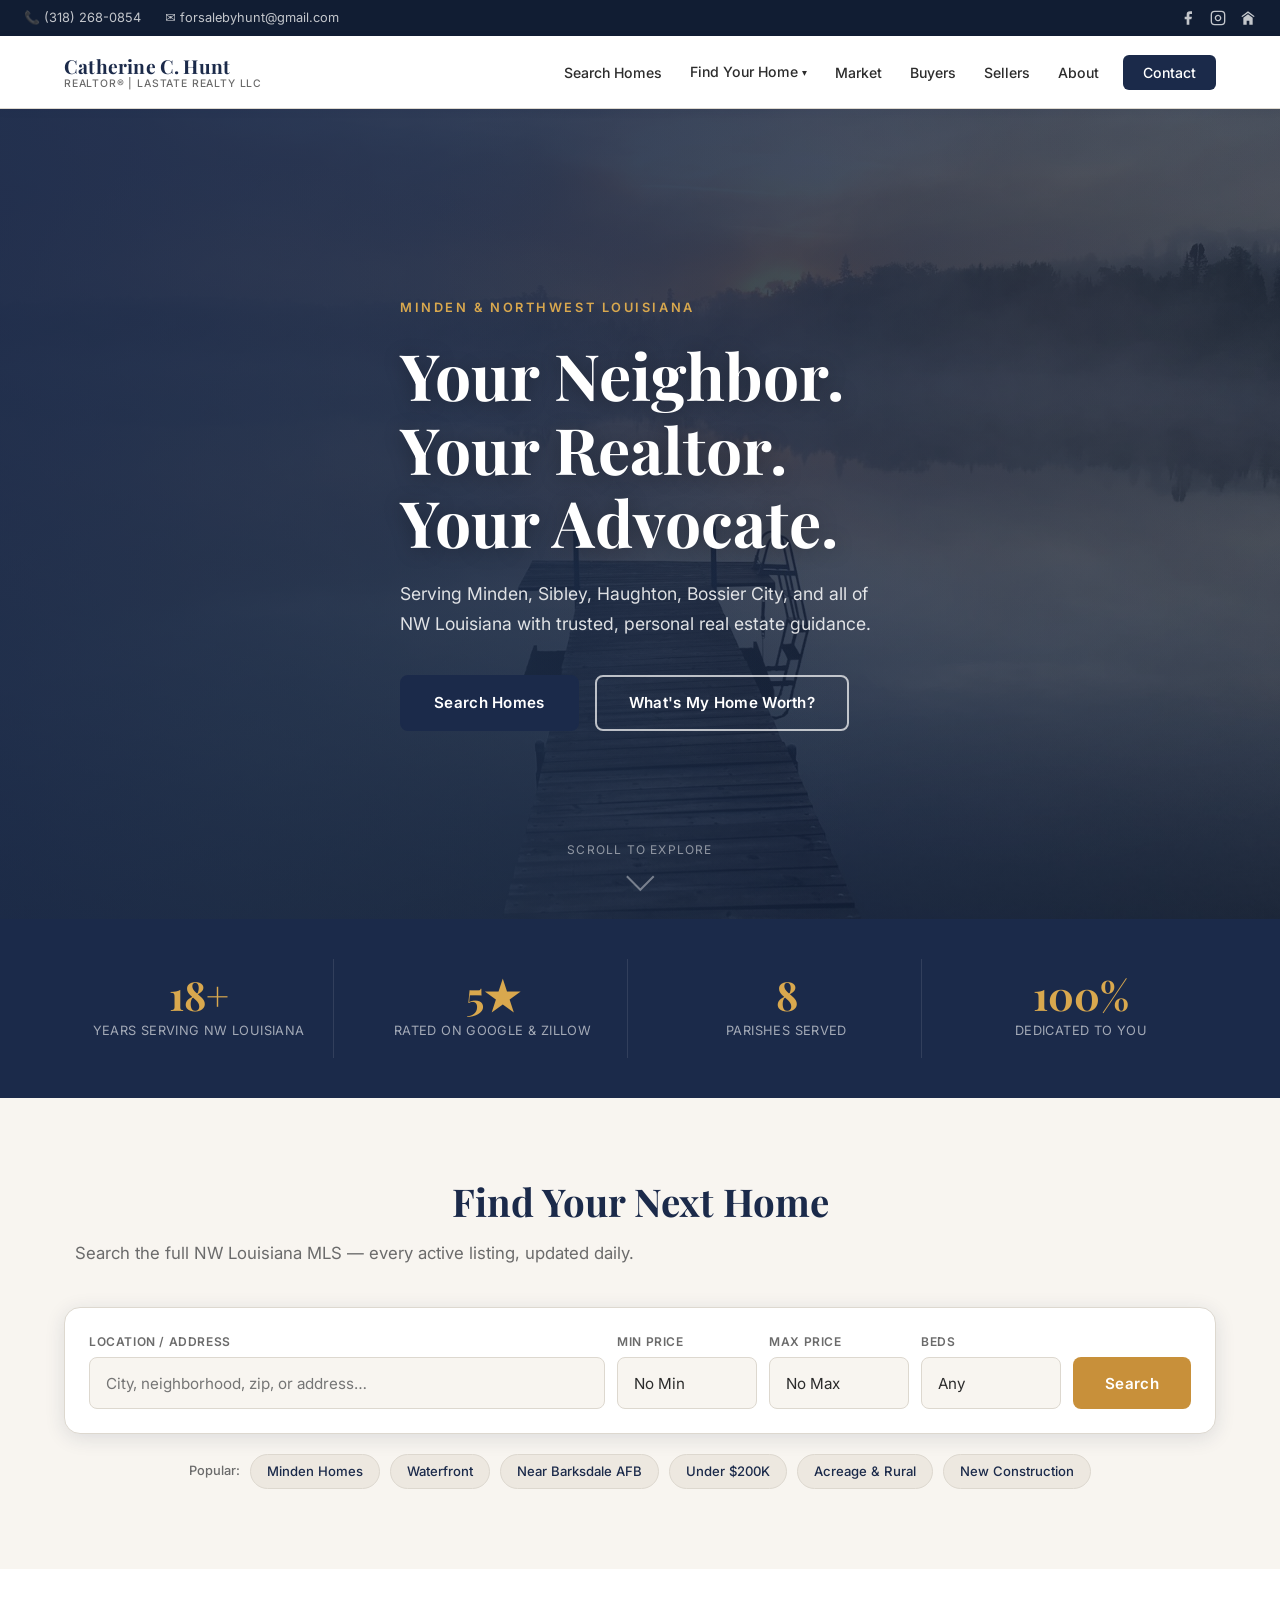
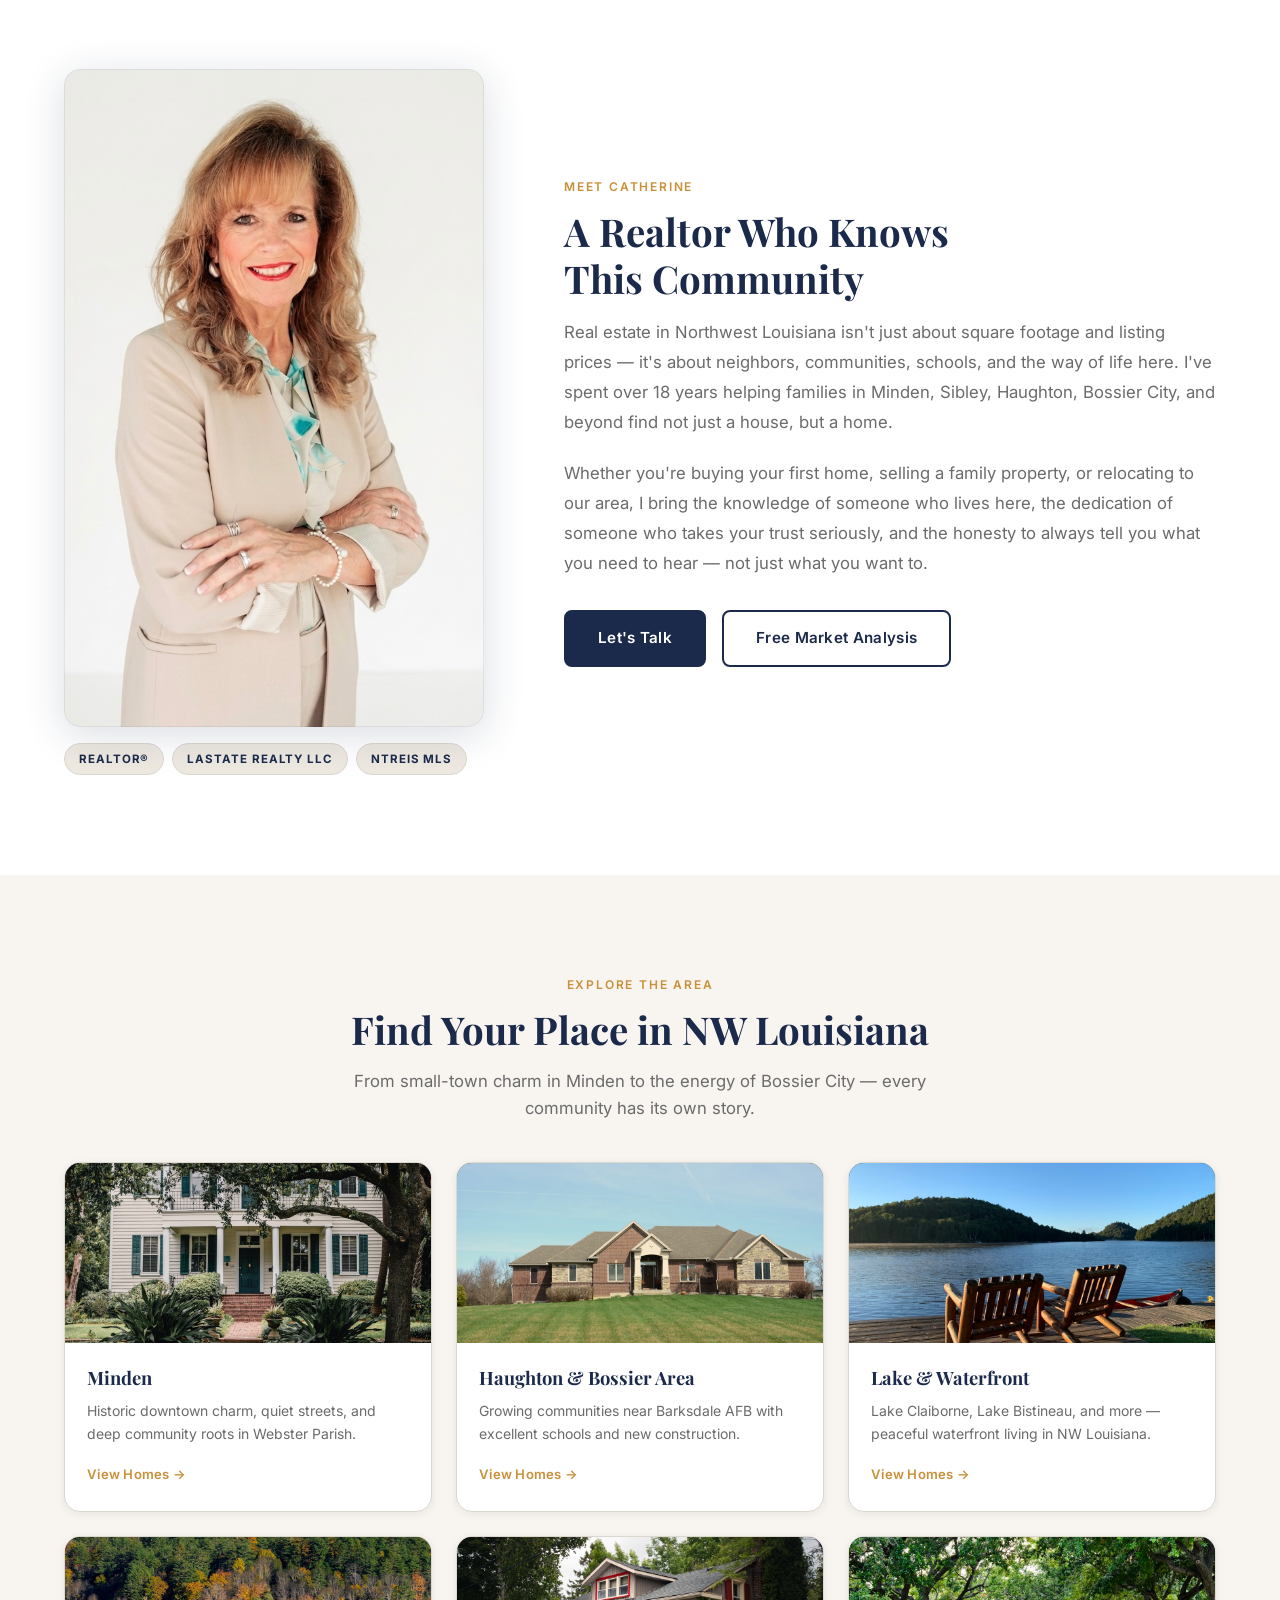
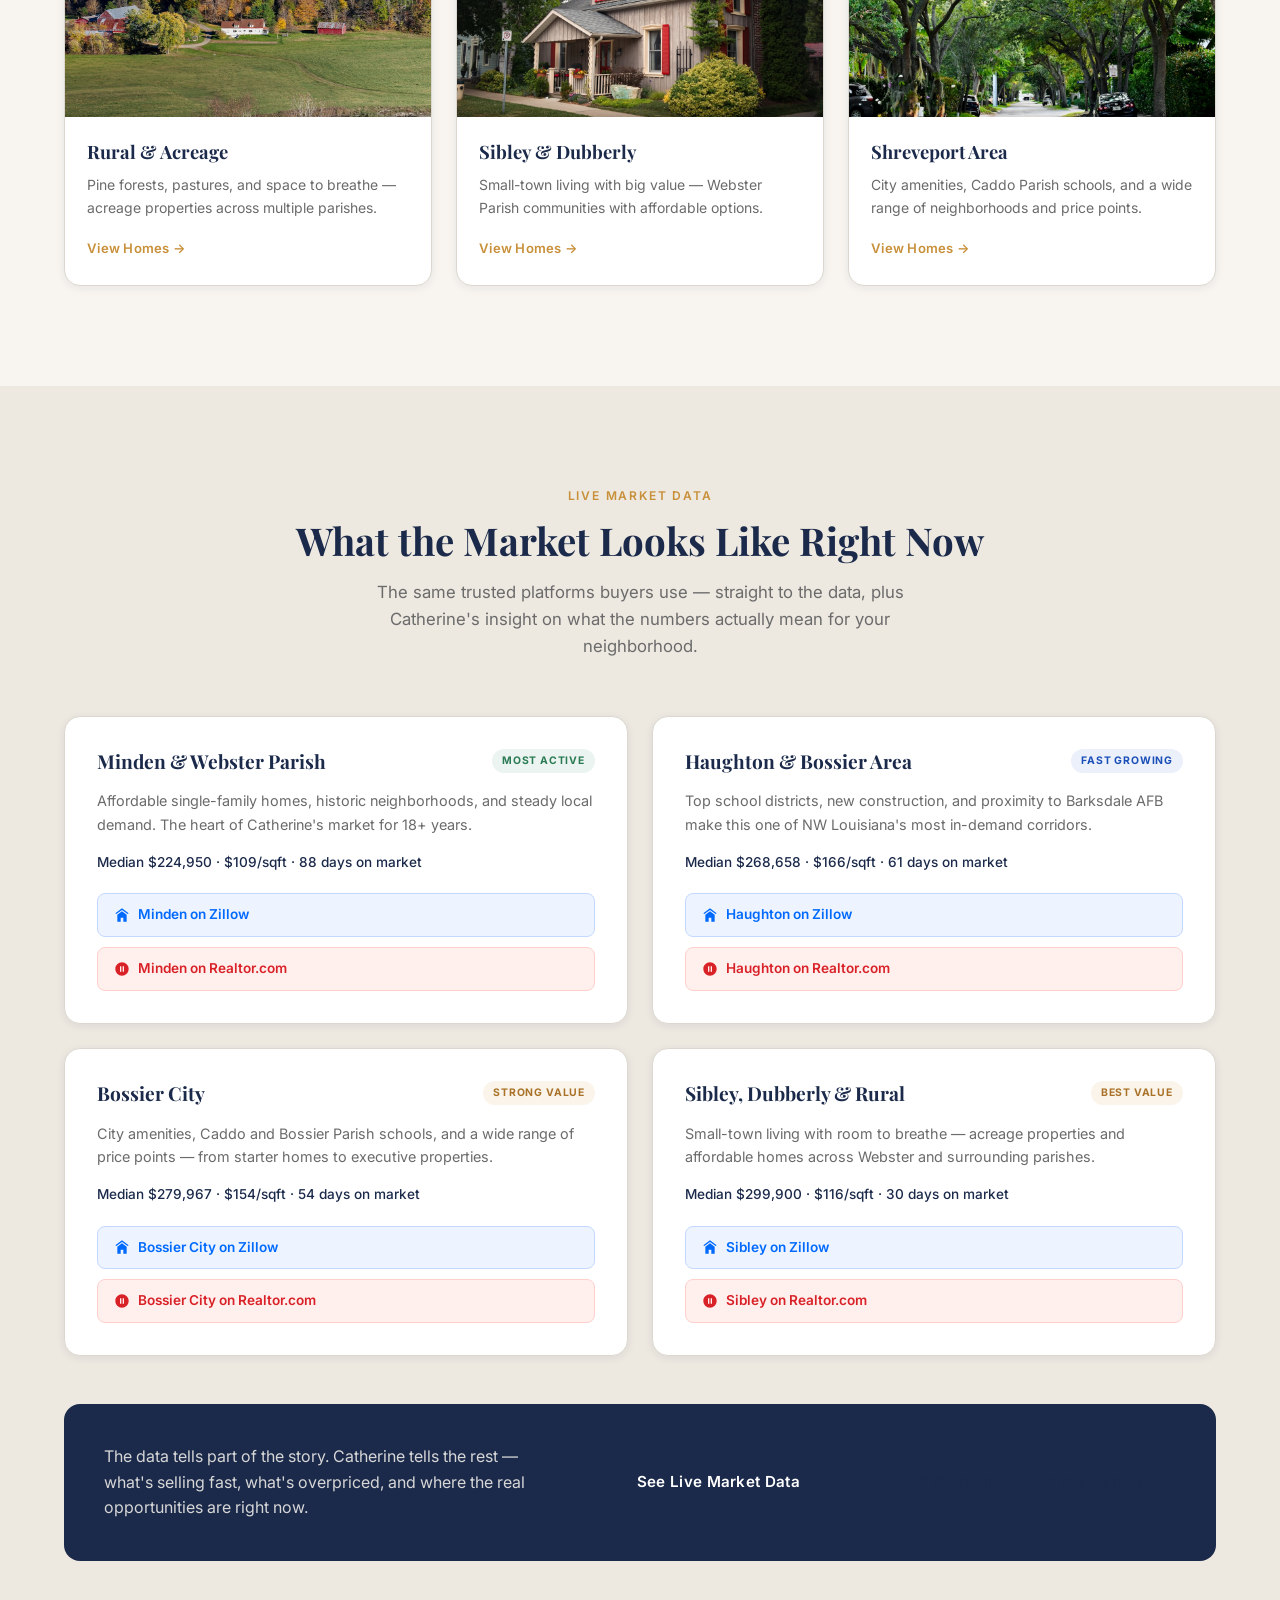
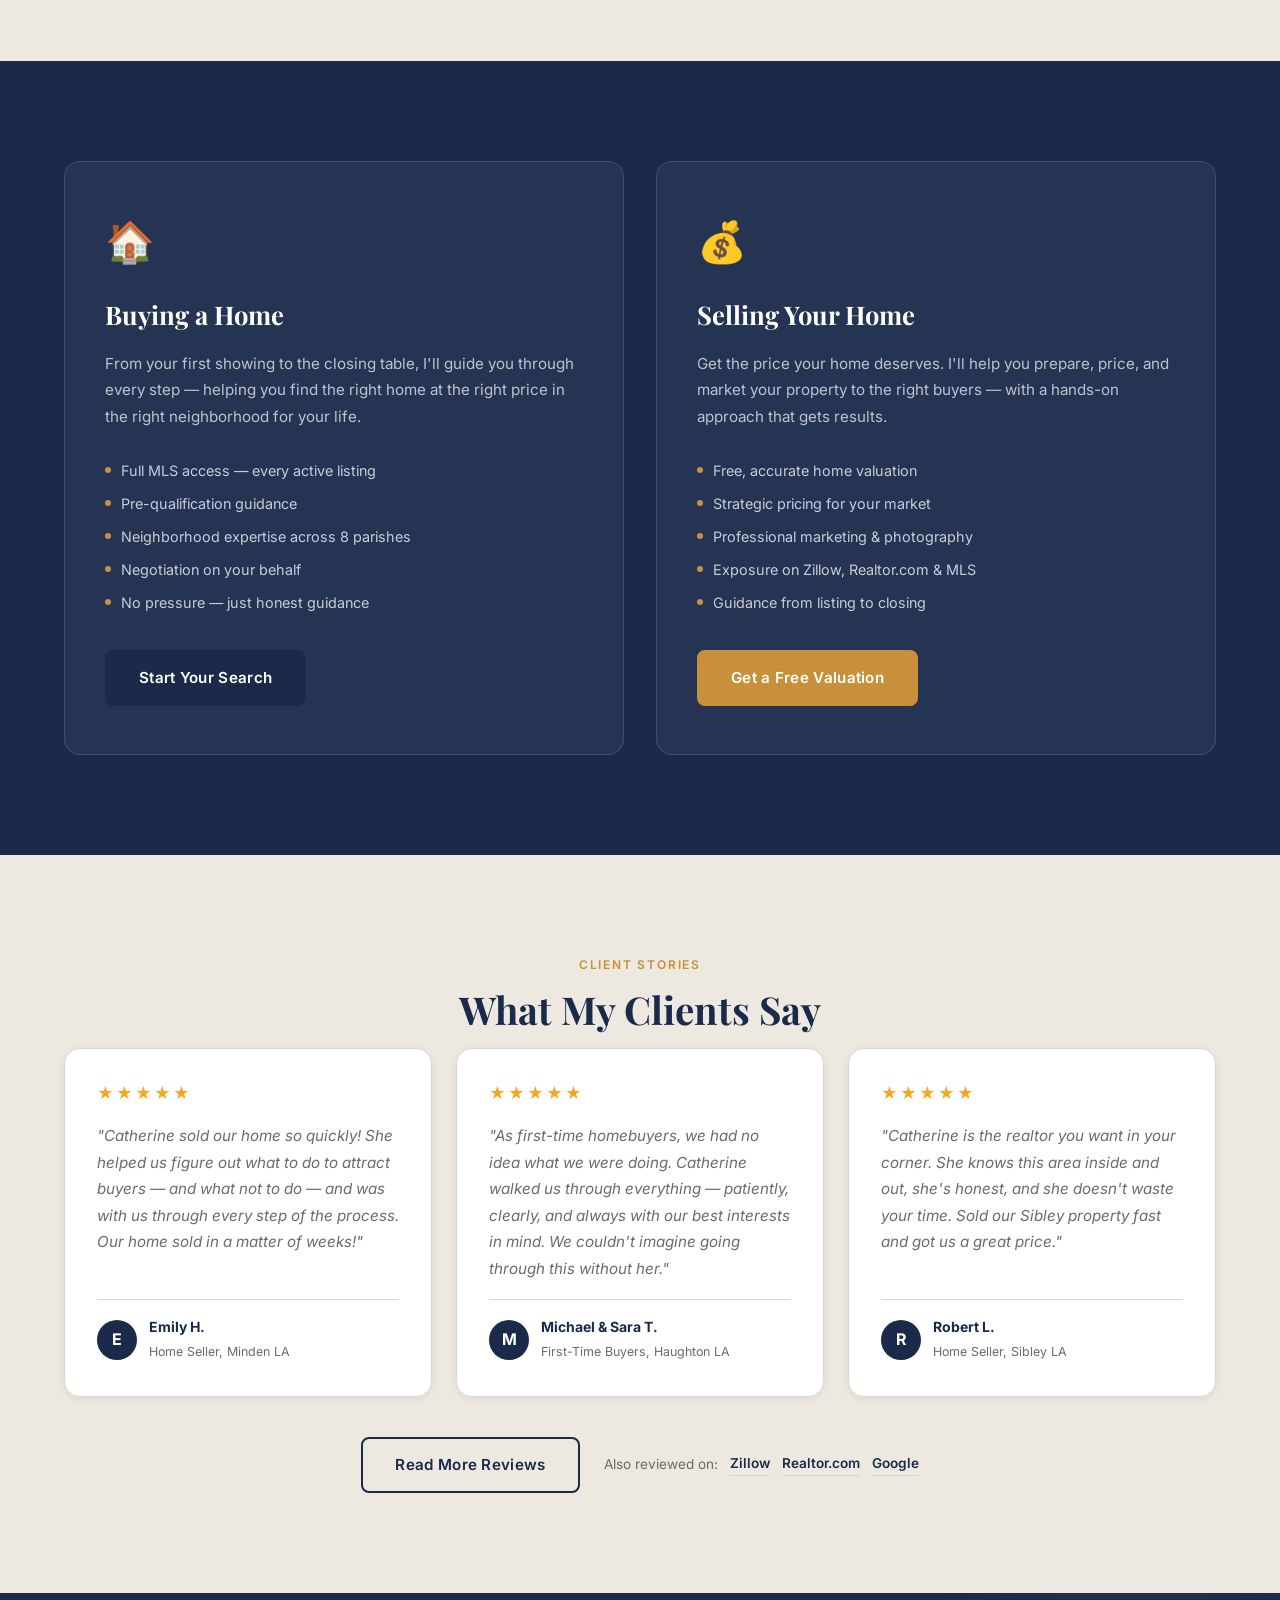
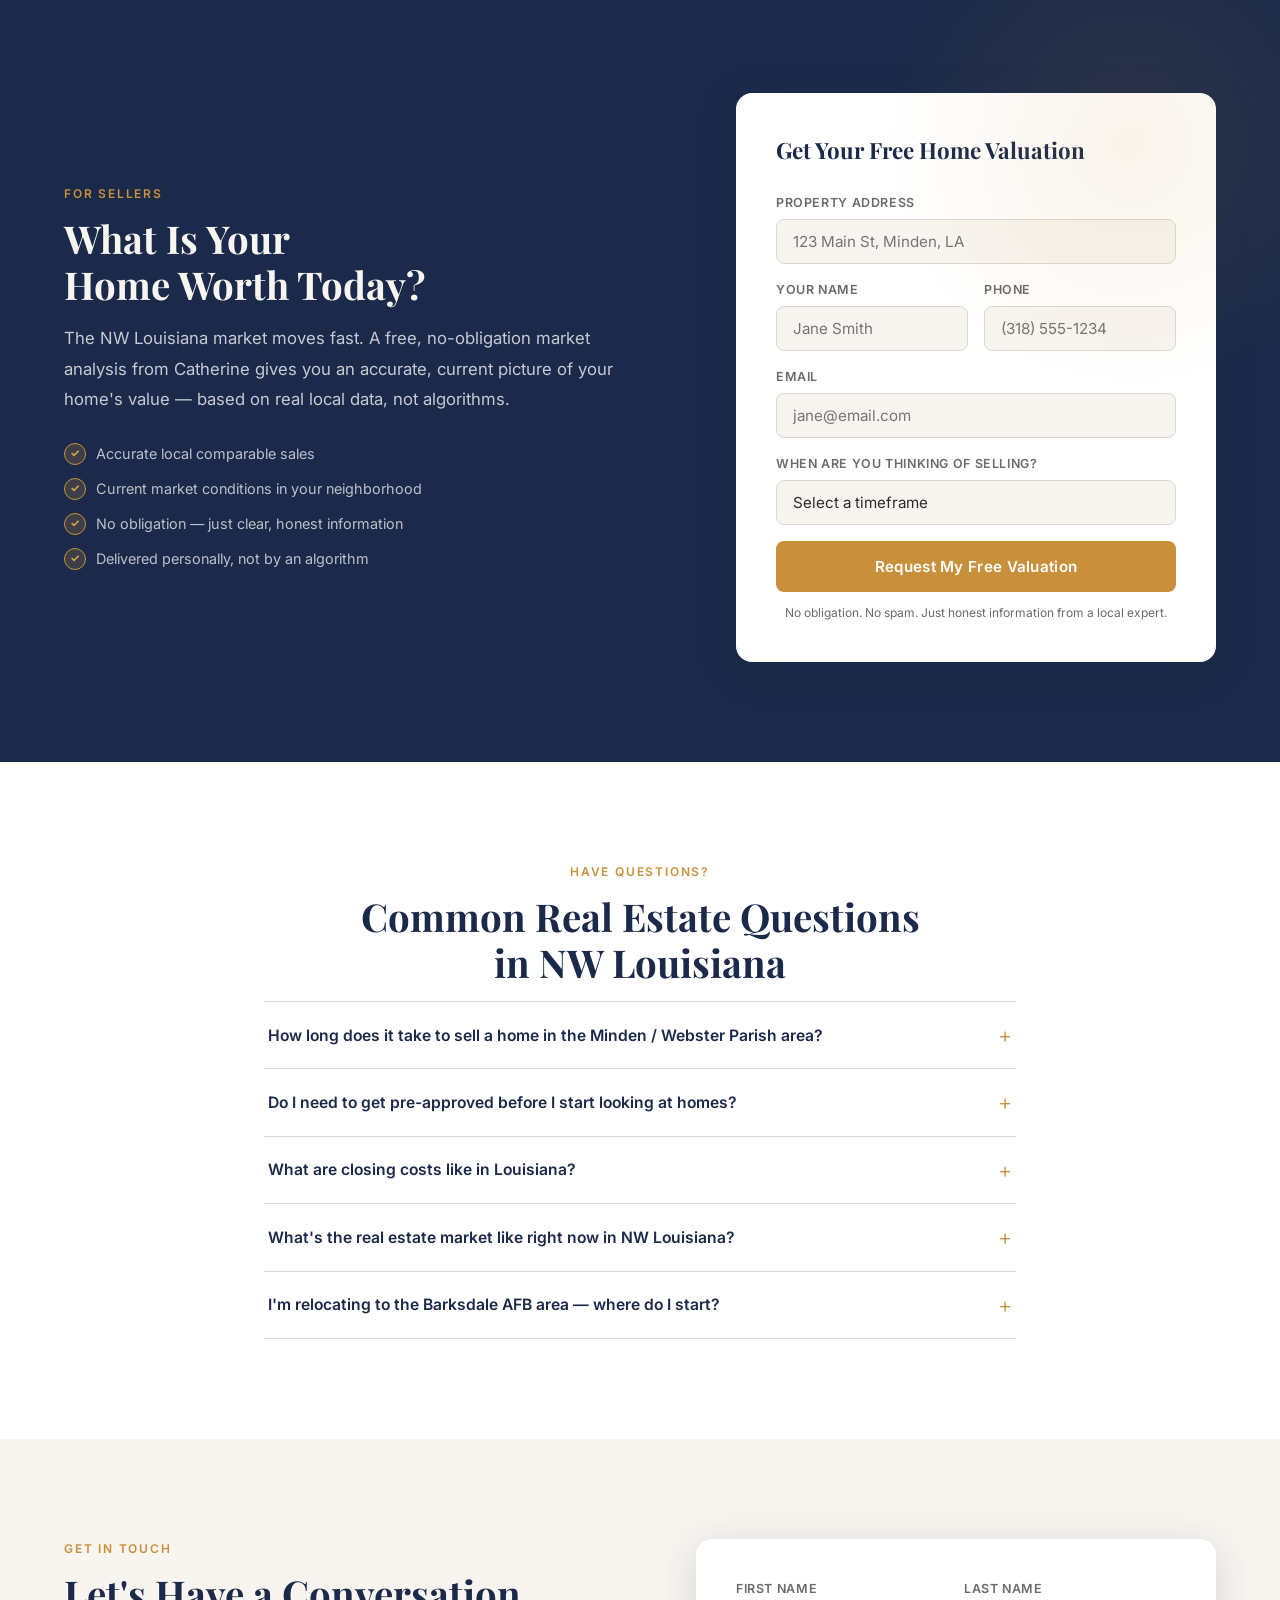
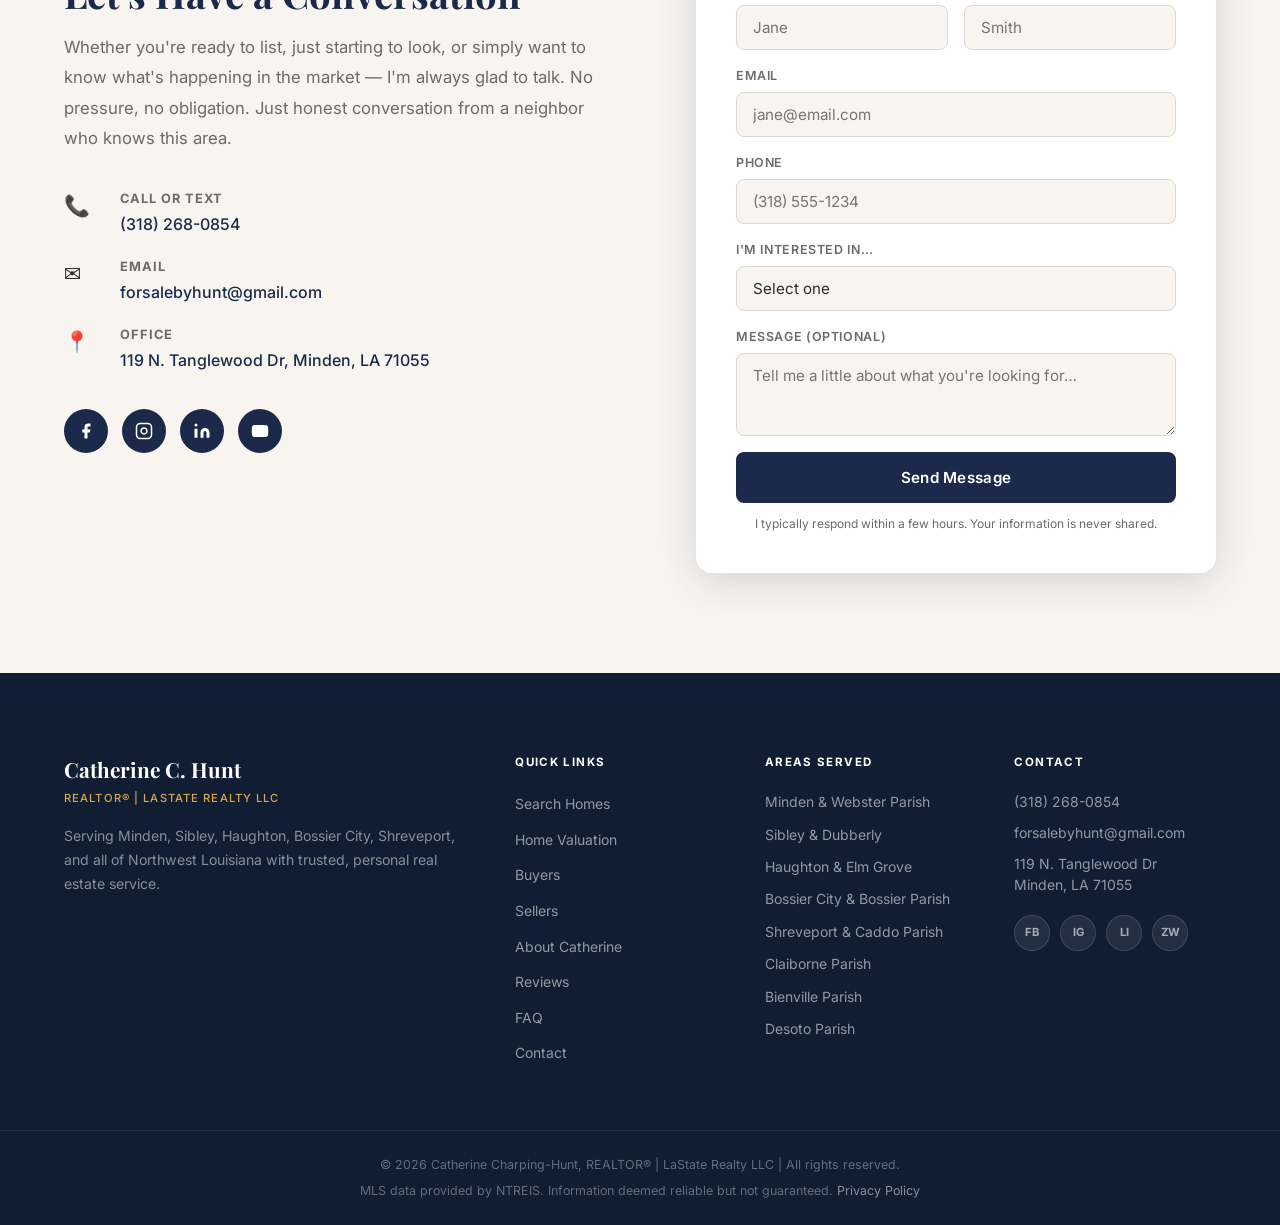
==== commit 59bc6ef9: "Publish site 2026-11-26" ====
--- a/index.html
+++ b/index.html
@@ -330,7 +330,7 @@
             <span class="market-badge market-badge--active">Most Active</span>
           </div>
           <p class="market-desc">Affordable single-family homes, historic neighborhoods, and steady local demand. The heart of Catherine's market for 18+ years.</p>
-          <p class="market-desc" style="font-size:0.85rem; color:var(--navy); font-weight:500;">Median <span data-stat="Minden:median_price">$224,950</span> · <span data-stat="Minden:median_ppsf">$108/sqft</span> · <span data-stat="Minden:median_dom">87 days</span> on market</p>
+          <p class="market-desc" style="font-size:0.85rem; color:var(--navy); font-weight:500;">Median <span data-stat="Minden:median_price">$224,950</span> · <span data-stat="Minden:median_ppsf">$108/sqft</span> · <span data-stat="Minden:median_dom">88 days</span> on market</p>
           <div class="market-links">
             <a href="https://www.zillow.com/minden-la/home-values/" target="_blank" rel="noopener" class="market-link market-link--zillow">
               <svg width="16" height="16" viewBox="0 0 24 24" fill="currentColor" aria-hidden="true"><path d="M12 2L2 9.5l1.5 1L12 4.5l8.5 6L22 9.5z"/><path d="M12 6.5L5 11.5V22h5v-6h4v6h5V11.5z"/></svg>
@@ -349,7 +349,7 @@
             <span class="market-badge market-badge--growing">Fast Growing</span>
           </div>
           <p class="market-desc">Top school districts, new construction, and proximity to Barksdale AFB make this one of NW Louisiana's most in-demand corridors.</p>
-          <p class="market-desc" style="font-size:0.85rem; color:var(--navy); font-weight:500;">Median <span data-stat="Haughton:median_price">$268,315</span> · <span data-stat="Haughton:median_ppsf">$165/sqft</span> · <span data-stat="Haughton:median_dom">61 days</span> on market</p>
+          <p class="market-desc" style="font-size:0.85rem; color:var(--navy); font-weight:500;">Median <span data-stat="Haughton:median_price">$268,658</span> · <span data-stat="Haughton:median_ppsf">$166/sqft</span> · <span data-stat="Haughton:median_dom">61 days</span> on market</p>
           <div class="market-links">
             <a href="https://www.zillow.com/haughton-la/home-values/" target="_blank" rel="noopener" class="market-link market-link--zillow">
               <svg width="16" height="16" viewBox="0 0 24 24" fill="currentColor" aria-hidden="true"><path d="M12 2L2 9.5l1.5 1L12 4.5l8.5 6L22 9.5z"/><path d="M12 6.5L5 11.5V22h5v-6h4v6h5V11.5z"/></svg>
@@ -368,7 +368,7 @@
             <span class="market-badge market-badge--value">Strong Value</span>
           </div>
           <p class="market-desc">City amenities, Caddo and Bossier Parish schools, and a wide range of price points — from starter homes to executive properties.</p>
-          <p class="market-desc" style="font-size:0.85rem; color:var(--navy); font-weight:500;">Median <span data-stat="Bossier City:median_price">$279,935</span> · <span data-stat="Bossier City:median_ppsf">$153/sqft</span> · <span data-stat="Bossier City:median_dom">54 days</span> on market</p>
+          <p class="market-desc" style="font-size:0.85rem; color:var(--navy); font-weight:500;">Median <span data-stat="Bossier City:median_price">$279,967</span> · <span data-stat="Bossier City:median_ppsf">$154/sqft</span> · <span data-stat="Bossier City:median_dom">54 days</span> on market</p>
           <div class="market-links">
             <a href="https://www.zillow.com/bossier-city-la/home-values/" target="_blank" rel="noopener" class="market-link market-link--zillow">
               <svg width="16" height="16" viewBox="0 0 24 24" fill="currentColor" aria-hidden="true"><path d="M12 2L2 9.5l1.5 1L12 4.5l8.5 6L22 9.5z"/><path d="M12 6.5L5 11.5V22h5v-6h4v6h5V11.5z"/></svg>
@@ -387,7 +387,7 @@
             <span class="market-badge market-badge--value">Best Value</span>
           </div>
           <p class="market-desc">Small-town living with room to breathe — acreage properties and affordable homes across Webster and surrounding parishes.</p>
-          <p class="market-desc" style="font-size:0.85rem; color:var(--navy); font-weight:500;">Median <span data-stat="Sibley:median_price">$299,900</span> · <span data-stat="Sibley:median_ppsf">$116/sqft</span> · <span data-stat="Sibley:median_dom">29 days</span> on market</p>
+          <p class="market-desc" style="font-size:0.85rem; color:var(--navy); font-weight:500;">Median <span data-stat="Sibley:median_price">$299,900</span> · <span data-stat="Sibley:median_ppsf">$116/sqft</span> · <span data-stat="Sibley:median_dom">30 days</span> on market</p>
           <div class="market-links">
             <a href="https://www.zillow.com/sibley-la/home-values/" target="_blank" rel="noopener" class="market-link market-link--zillow">
               <svg width="16" height="16" viewBox="0 0 24 24" fill="currentColor" aria-hidden="true"><path d="M12 2L2 9.5l1.5 1L12 4.5l8.5 6L22 9.5z"/><path d="M12 6.5L5 11.5V22h5v-6h4v6h5V11.5z"/></svg>
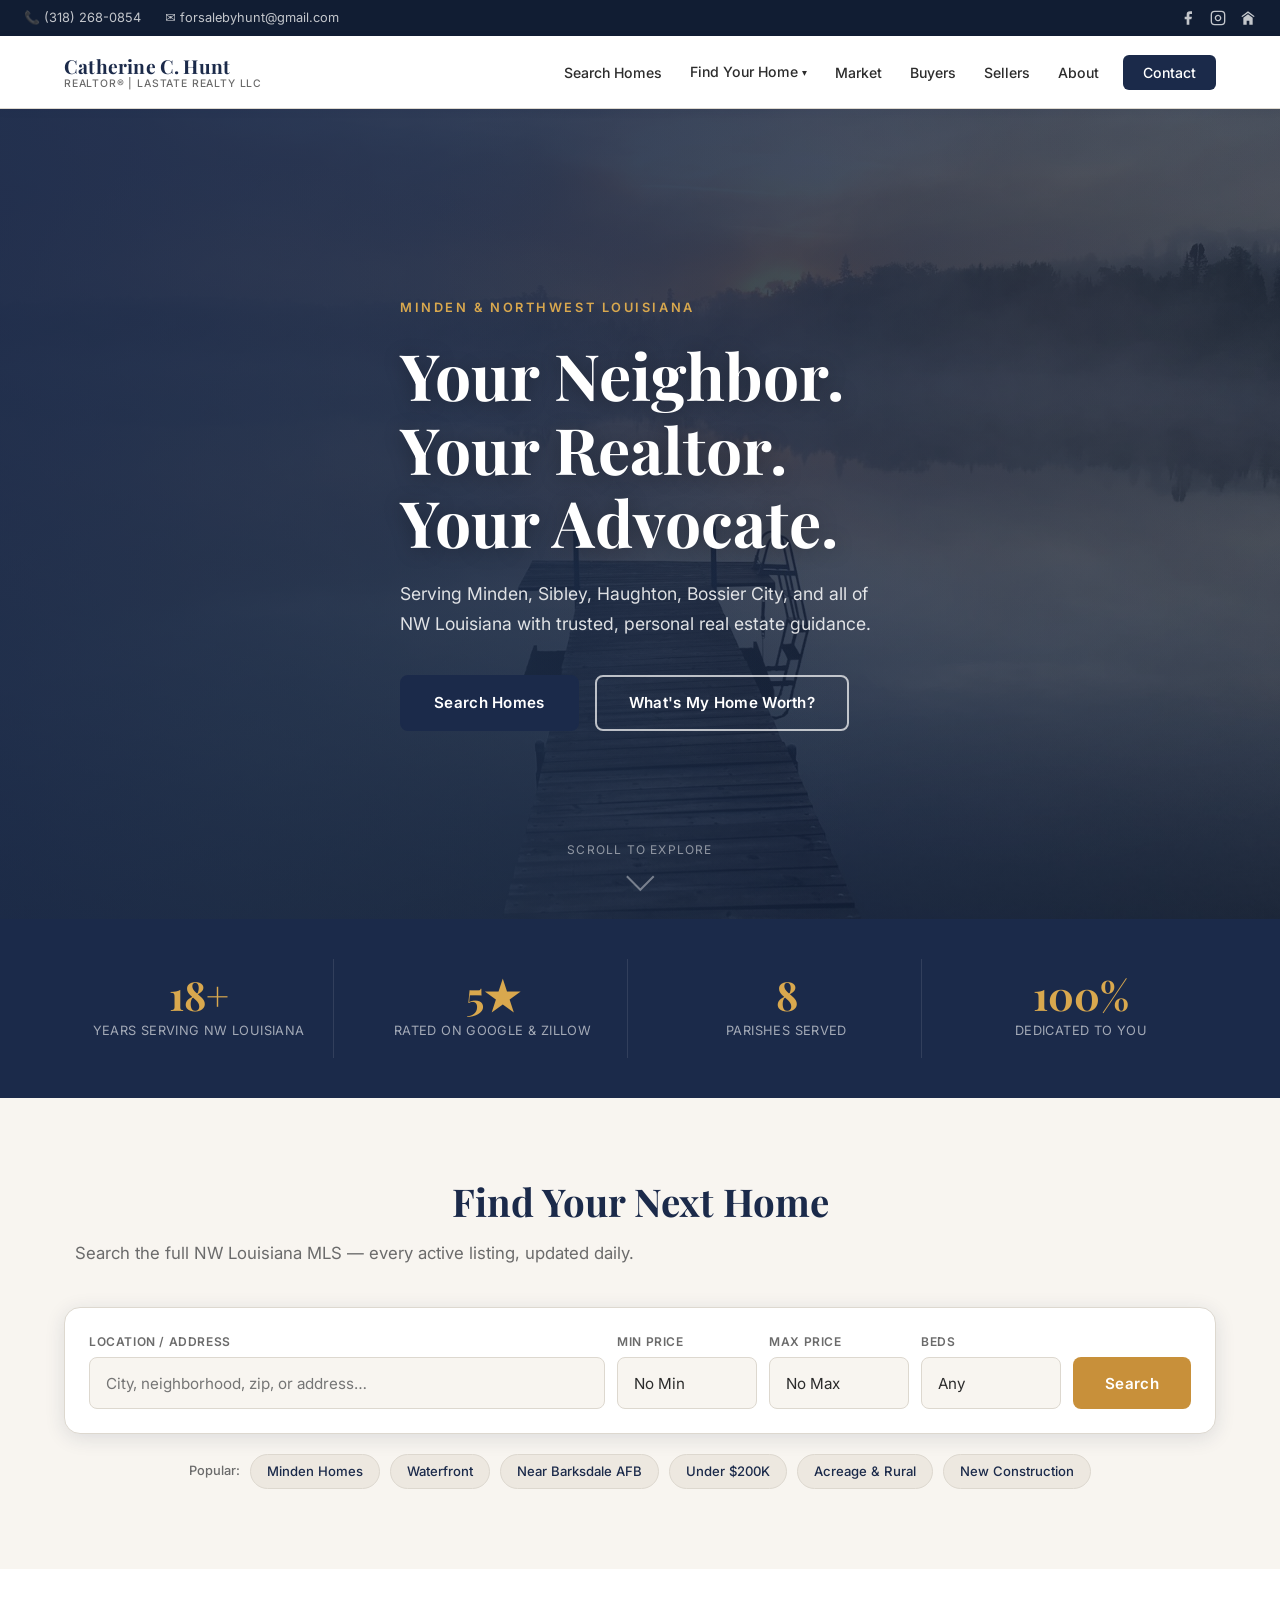
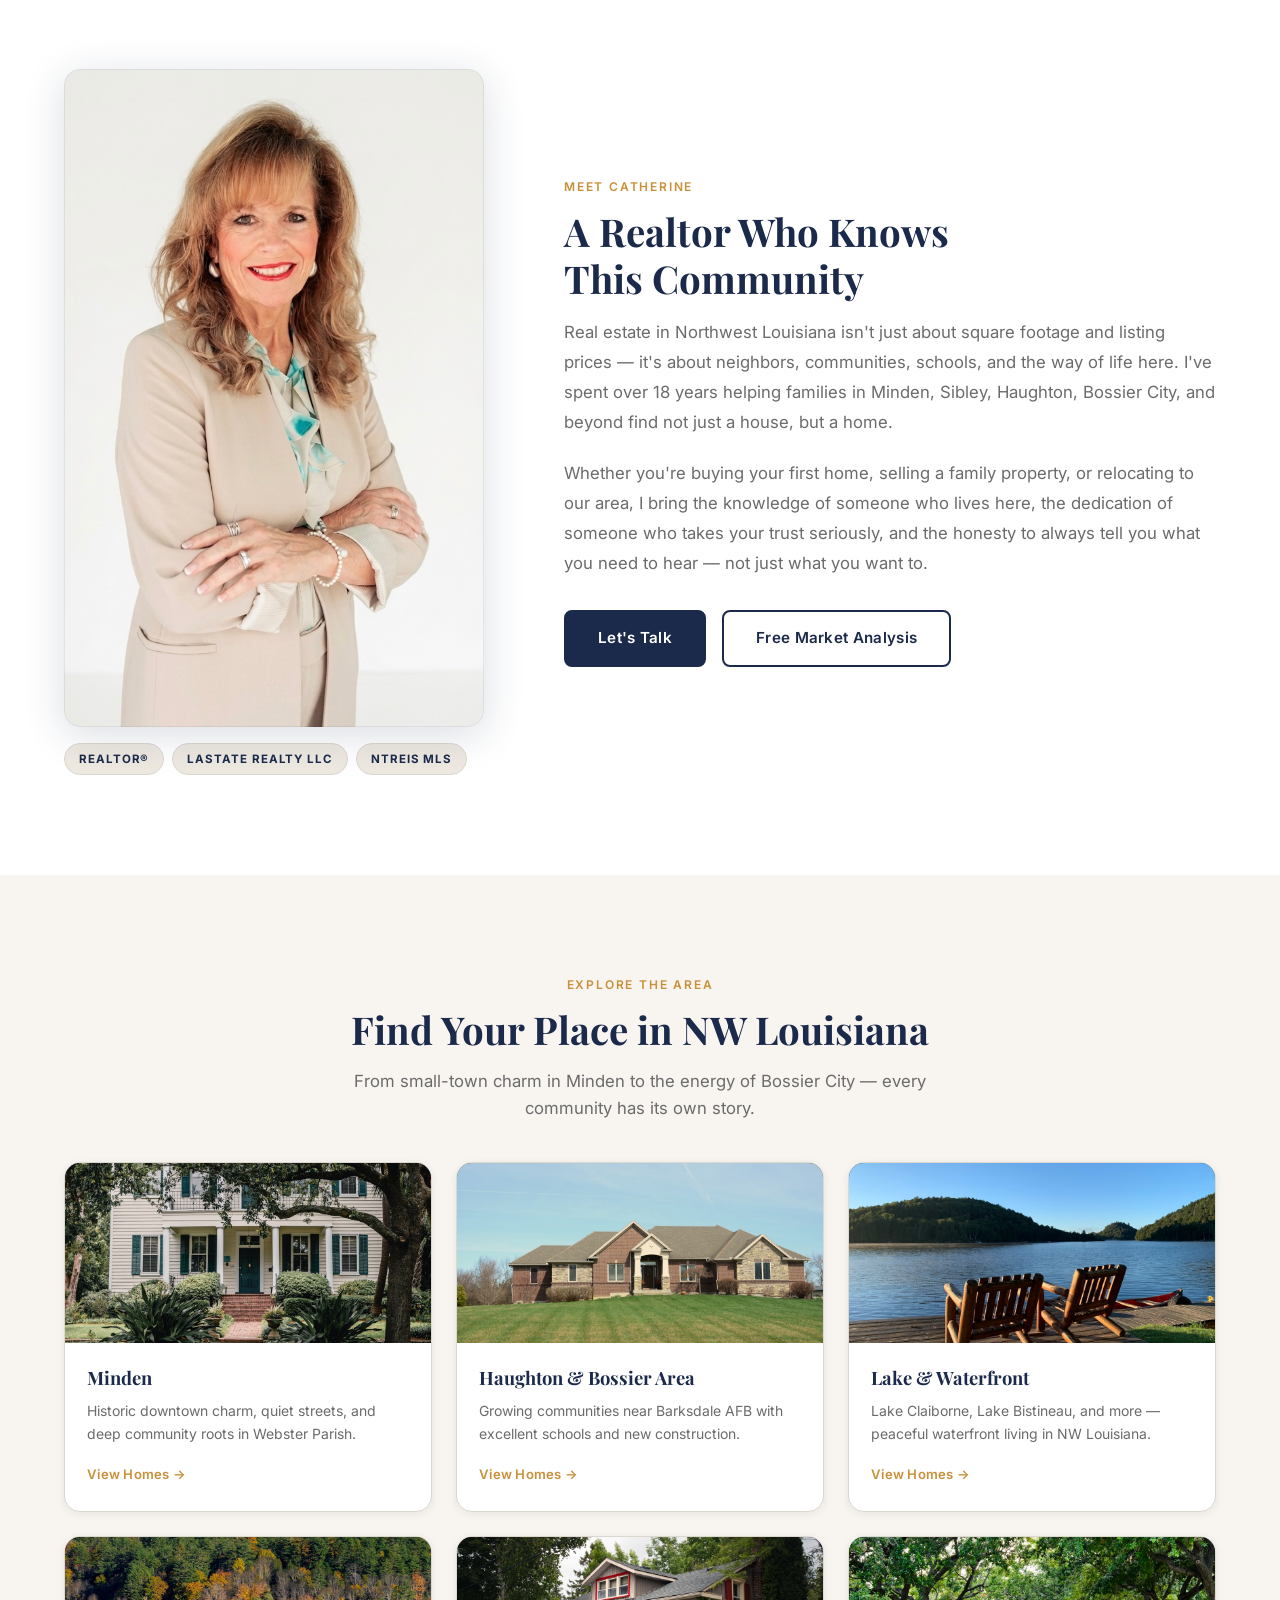
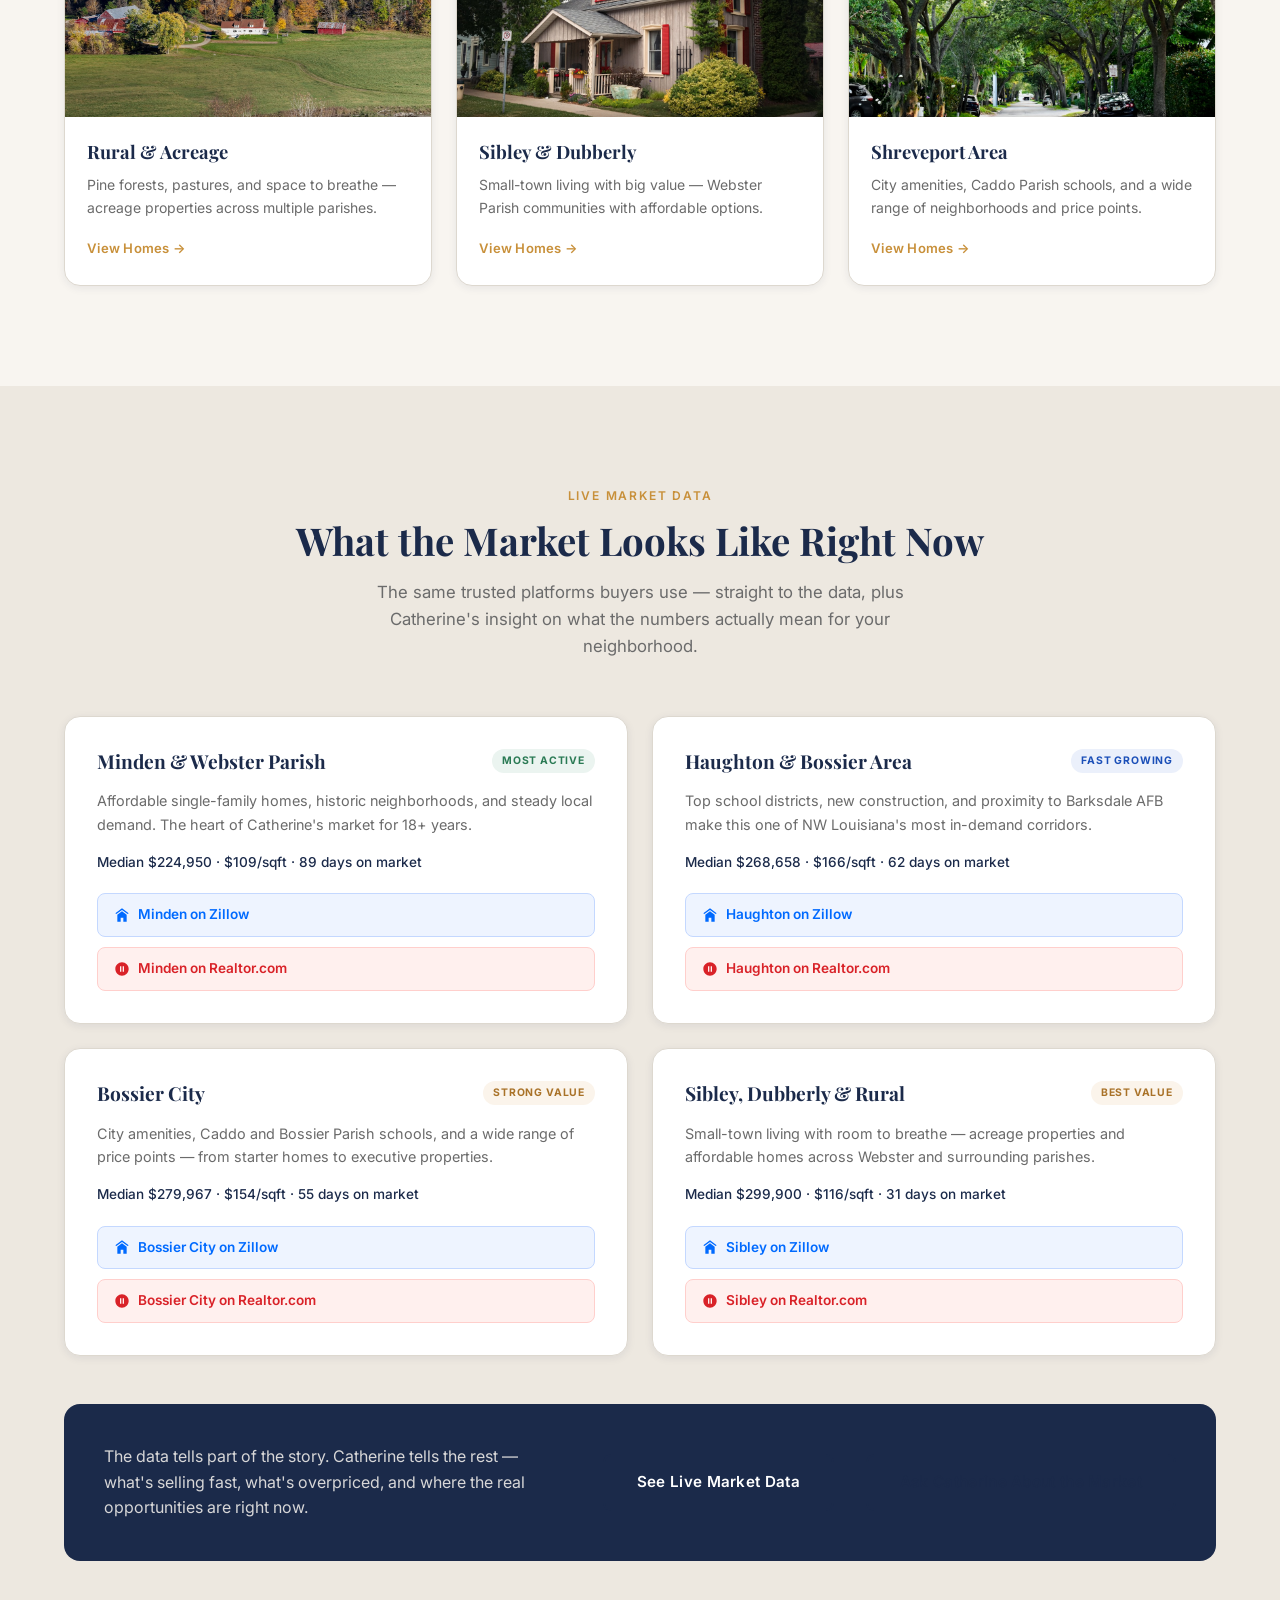
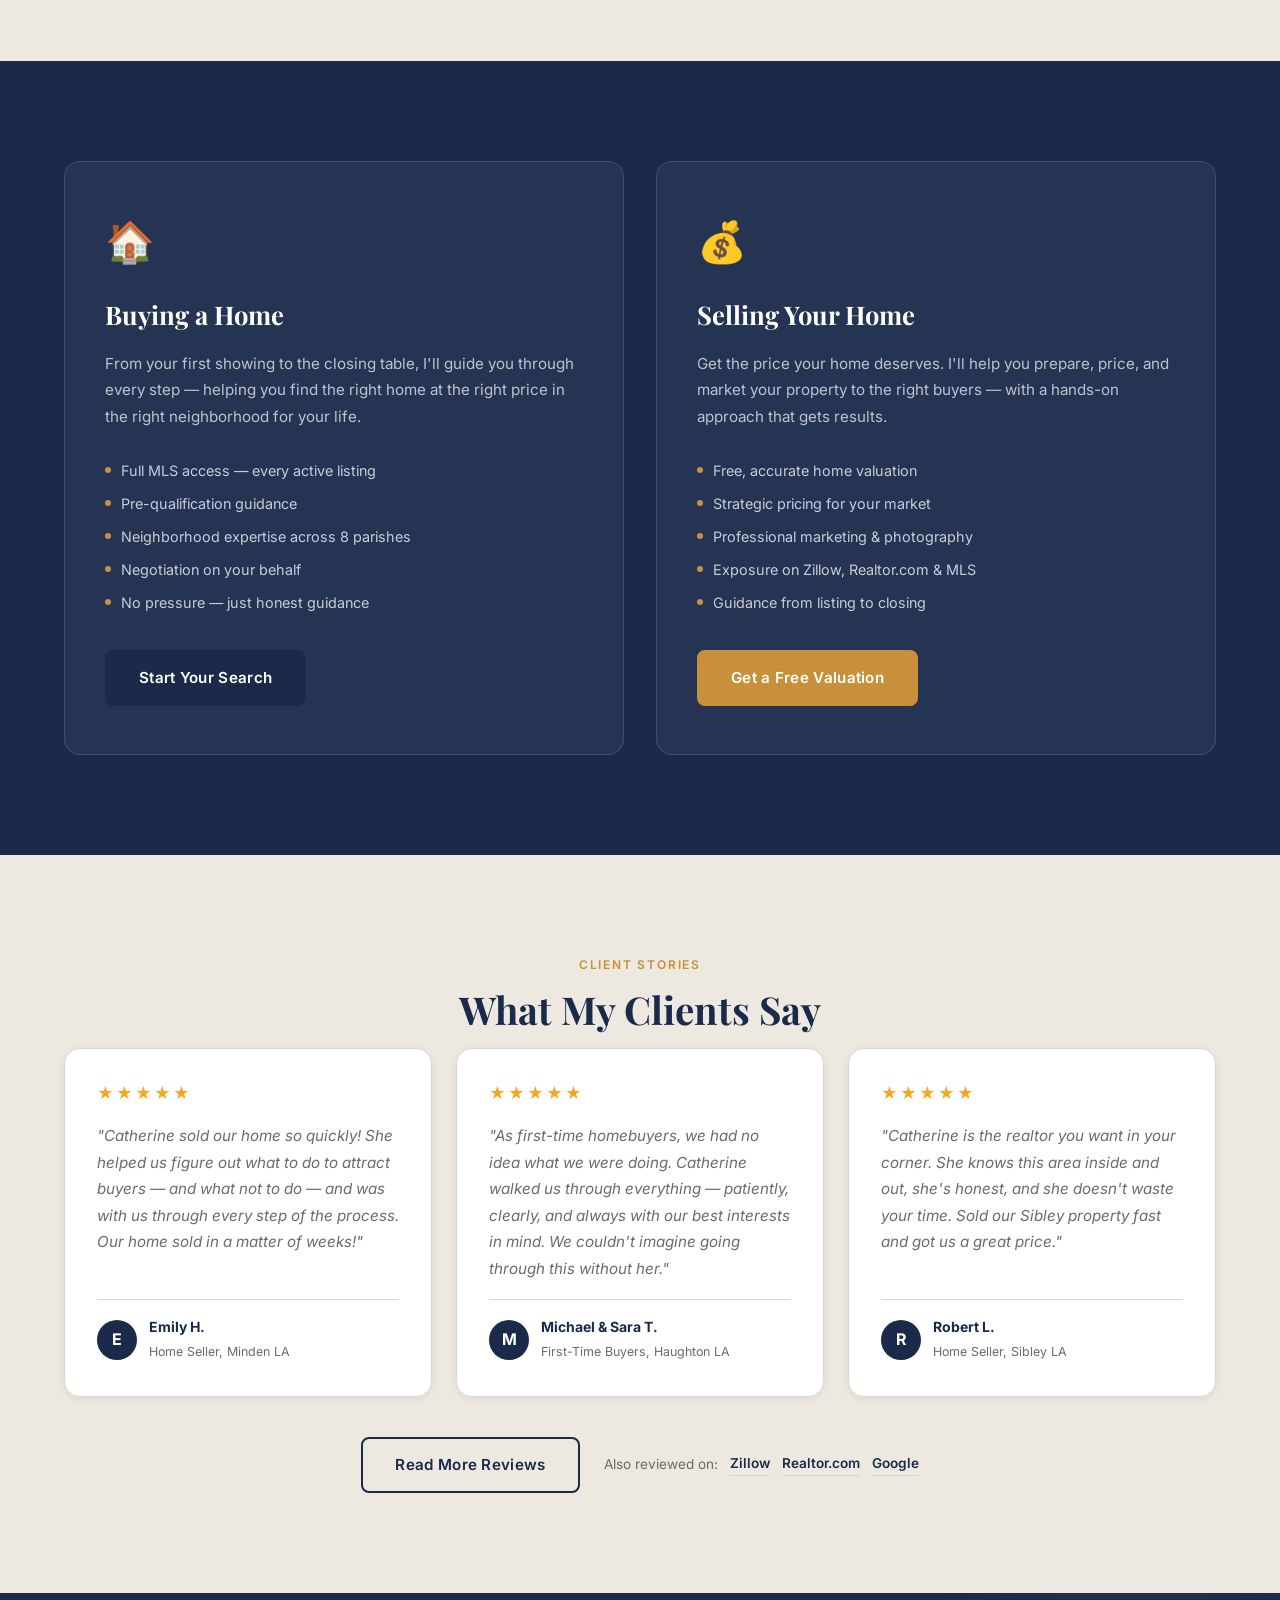
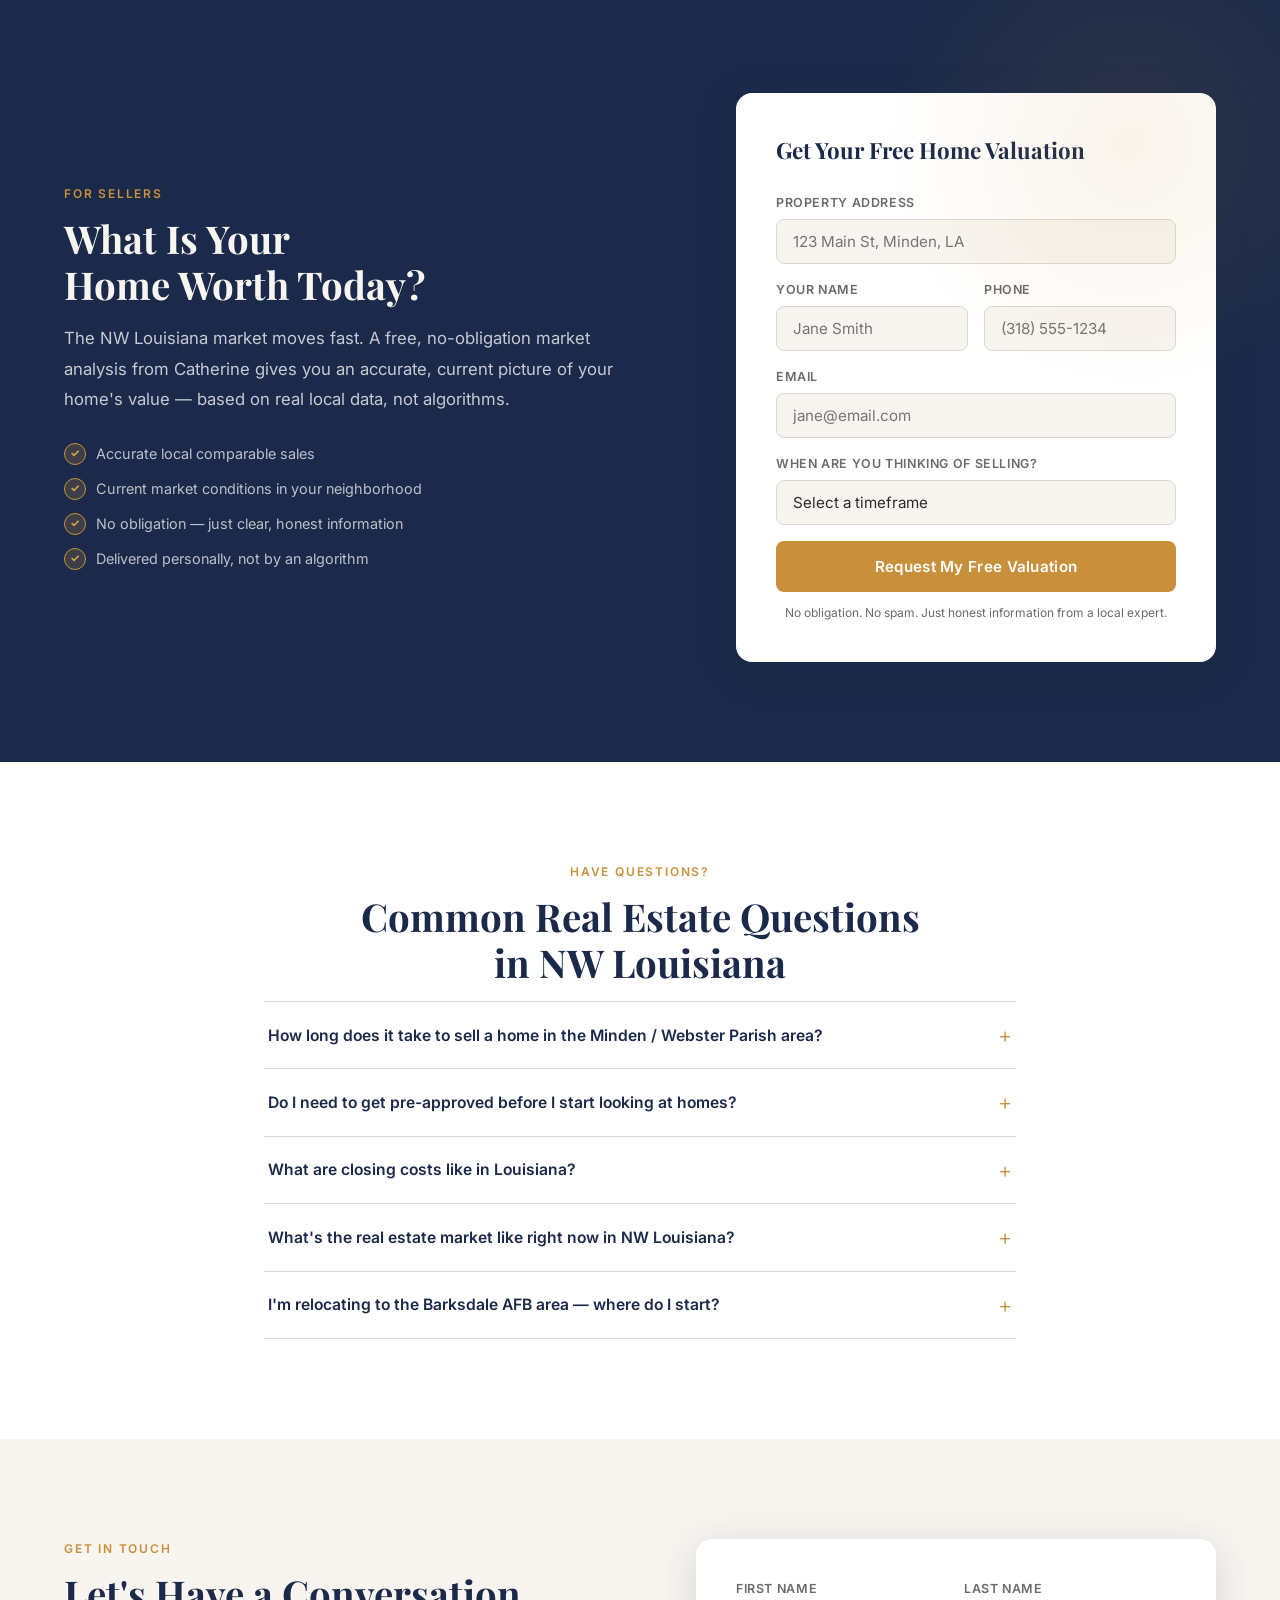
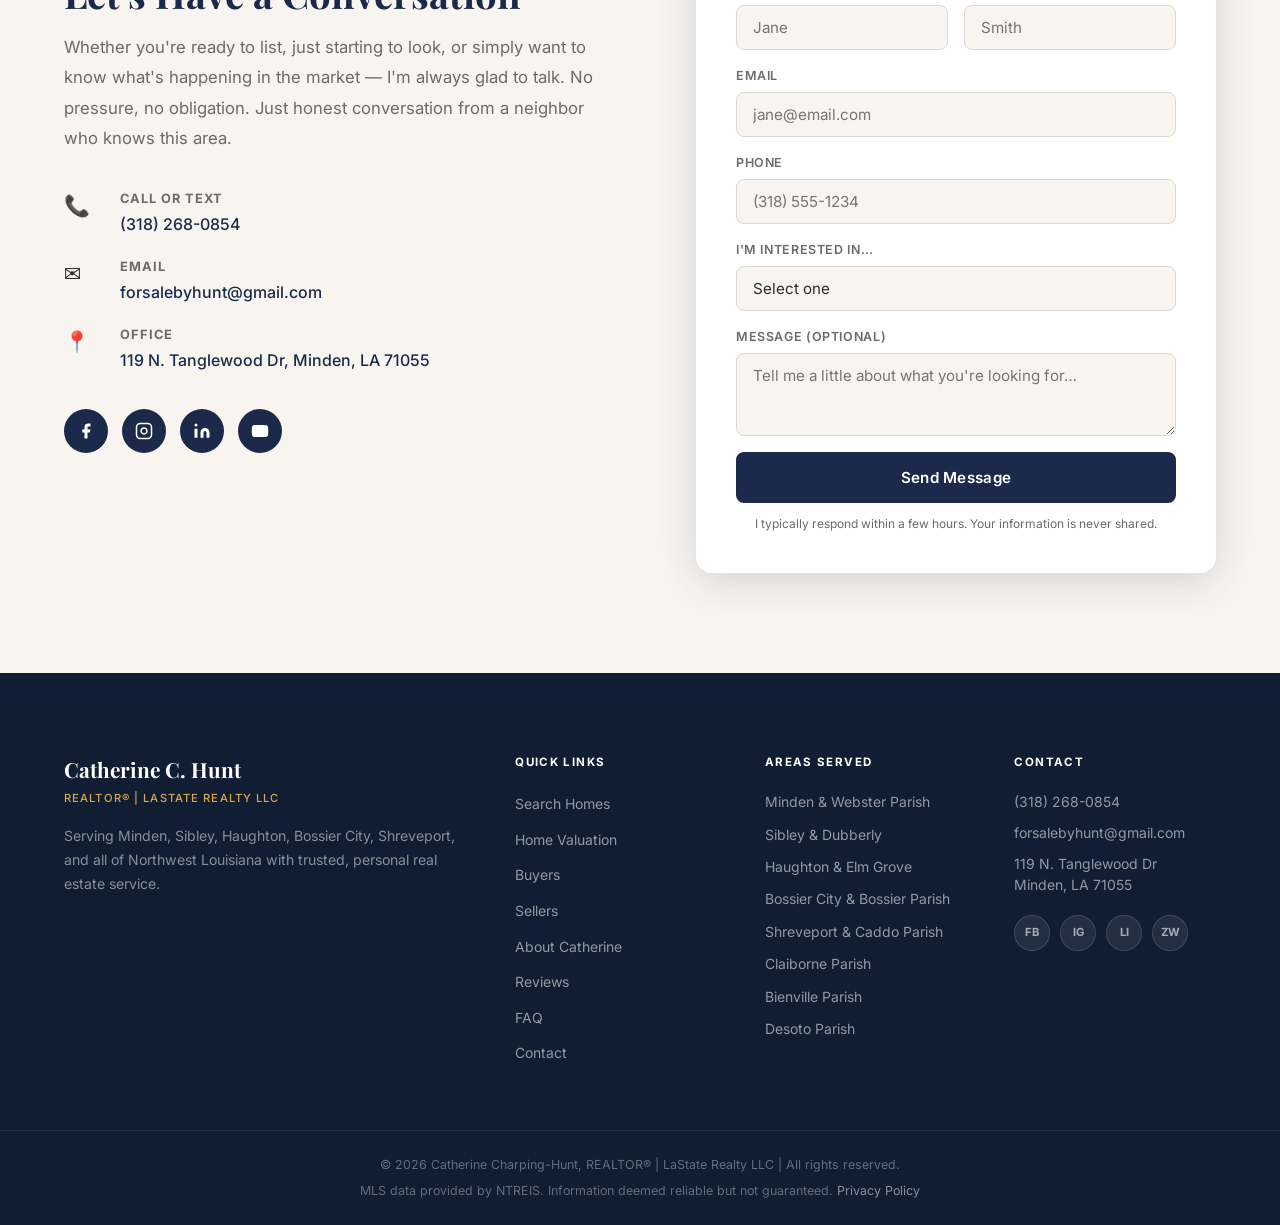
==== commit e06538a4: "Publish site 2026-11-27" ====
--- a/index.html
+++ b/index.html
@@ -330,7 +330,7 @@
             <span class="market-badge market-badge--active">Most Active</span>
           </div>
           <p class="market-desc">Affordable single-family homes, historic neighborhoods, and steady local demand. The heart of Catherine's market for 18+ years.</p>
-          <p class="market-desc" style="font-size:0.85rem; color:var(--navy); font-weight:500;">Median <span data-stat="Minden:median_price">$224,950</span> · <span data-stat="Minden:median_ppsf">$108/sqft</span> · <span data-stat="Minden:median_dom">88 days</span> on market</p>
+          <p class="market-desc" style="font-size:0.85rem; color:var(--navy); font-weight:500;">Median <span data-stat="Minden:median_price">$224,950</span> · <span data-stat="Minden:median_ppsf">$108/sqft</span> · <span data-stat="Minden:median_dom">89 days</span> on market</p>
           <div class="market-links">
             <a href="https://www.zillow.com/minden-la/home-values/" target="_blank" rel="noopener" class="market-link market-link--zillow">
               <svg width="16" height="16" viewBox="0 0 24 24" fill="currentColor" aria-hidden="true"><path d="M12 2L2 9.5l1.5 1L12 4.5l8.5 6L22 9.5z"/><path d="M12 6.5L5 11.5V22h5v-6h4v6h5V11.5z"/></svg>
@@ -349,7 +349,7 @@
             <span class="market-badge market-badge--growing">Fast Growing</span>
           </div>
           <p class="market-desc">Top school districts, new construction, and proximity to Barksdale AFB make this one of NW Louisiana's most in-demand corridors.</p>
-          <p class="market-desc" style="font-size:0.85rem; color:var(--navy); font-weight:500;">Median <span data-stat="Haughton:median_price">$268,658</span> · <span data-stat="Haughton:median_ppsf">$166/sqft</span> · <span data-stat="Haughton:median_dom">61 days</span> on market</p>
+          <p class="market-desc" style="font-size:0.85rem; color:var(--navy); font-weight:500;">Median <span data-stat="Haughton:median_price">$268,658</span> · <span data-stat="Haughton:median_ppsf">$166/sqft</span> · <span data-stat="Haughton:median_dom">62 days</span> on market</p>
           <div class="market-links">
             <a href="https://www.zillow.com/haughton-la/home-values/" target="_blank" rel="noopener" class="market-link market-link--zillow">
               <svg width="16" height="16" viewBox="0 0 24 24" fill="currentColor" aria-hidden="true"><path d="M12 2L2 9.5l1.5 1L12 4.5l8.5 6L22 9.5z"/><path d="M12 6.5L5 11.5V22h5v-6h4v6h5V11.5z"/></svg>
@@ -368,7 +368,7 @@
             <span class="market-badge market-badge--value">Strong Value</span>
           </div>
           <p class="market-desc">City amenities, Caddo and Bossier Parish schools, and a wide range of price points — from starter homes to executive properties.</p>
-          <p class="market-desc" style="font-size:0.85rem; color:var(--navy); font-weight:500;">Median <span data-stat="Bossier City:median_price">$279,967</span> · <span data-stat="Bossier City:median_ppsf">$154/sqft</span> · <span data-stat="Bossier City:median_dom">54 days</span> on market</p>
+          <p class="market-desc" style="font-size:0.85rem; color:var(--navy); font-weight:500;">Median <span data-stat="Bossier City:median_price">$279,967</span> · <span data-stat="Bossier City:median_ppsf">$154/sqft</span> · <span data-stat="Bossier City:median_dom">55 days</span> on market</p>
           <div class="market-links">
             <a href="https://www.zillow.com/bossier-city-la/home-values/" target="_blank" rel="noopener" class="market-link market-link--zillow">
               <svg width="16" height="16" viewBox="0 0 24 24" fill="currentColor" aria-hidden="true"><path d="M12 2L2 9.5l1.5 1L12 4.5l8.5 6L22 9.5z"/><path d="M12 6.5L5 11.5V22h5v-6h4v6h5V11.5z"/></svg>
@@ -387,7 +387,7 @@
             <span class="market-badge market-badge--value">Best Value</span>
           </div>
           <p class="market-desc">Small-town living with room to breathe — acreage properties and affordable homes across Webster and surrounding parishes.</p>
-          <p class="market-desc" style="font-size:0.85rem; color:var(--navy); font-weight:500;">Median <span data-stat="Sibley:median_price">$299,900</span> · <span data-stat="Sibley:median_ppsf">$116/sqft</span> · <span data-stat="Sibley:median_dom">30 days</span> on market</p>
+          <p class="market-desc" style="font-size:0.85rem; color:var(--navy); font-weight:500;">Median <span data-stat="Sibley:median_price">$299,900</span> · <span data-stat="Sibley:median_ppsf">$116/sqft</span> · <span data-stat="Sibley:median_dom">31 days</span> on market</p>
           <div class="market-links">
             <a href="https://www.zillow.com/sibley-la/home-values/" target="_blank" rel="noopener" class="market-link market-link--zillow">
               <svg width="16" height="16" viewBox="0 0 24 24" fill="currentColor" aria-hidden="true"><path d="M12 2L2 9.5l1.5 1L12 4.5l8.5 6L22 9.5z"/><path d="M12 6.5L5 11.5V22h5v-6h4v6h5V11.5z"/></svg>
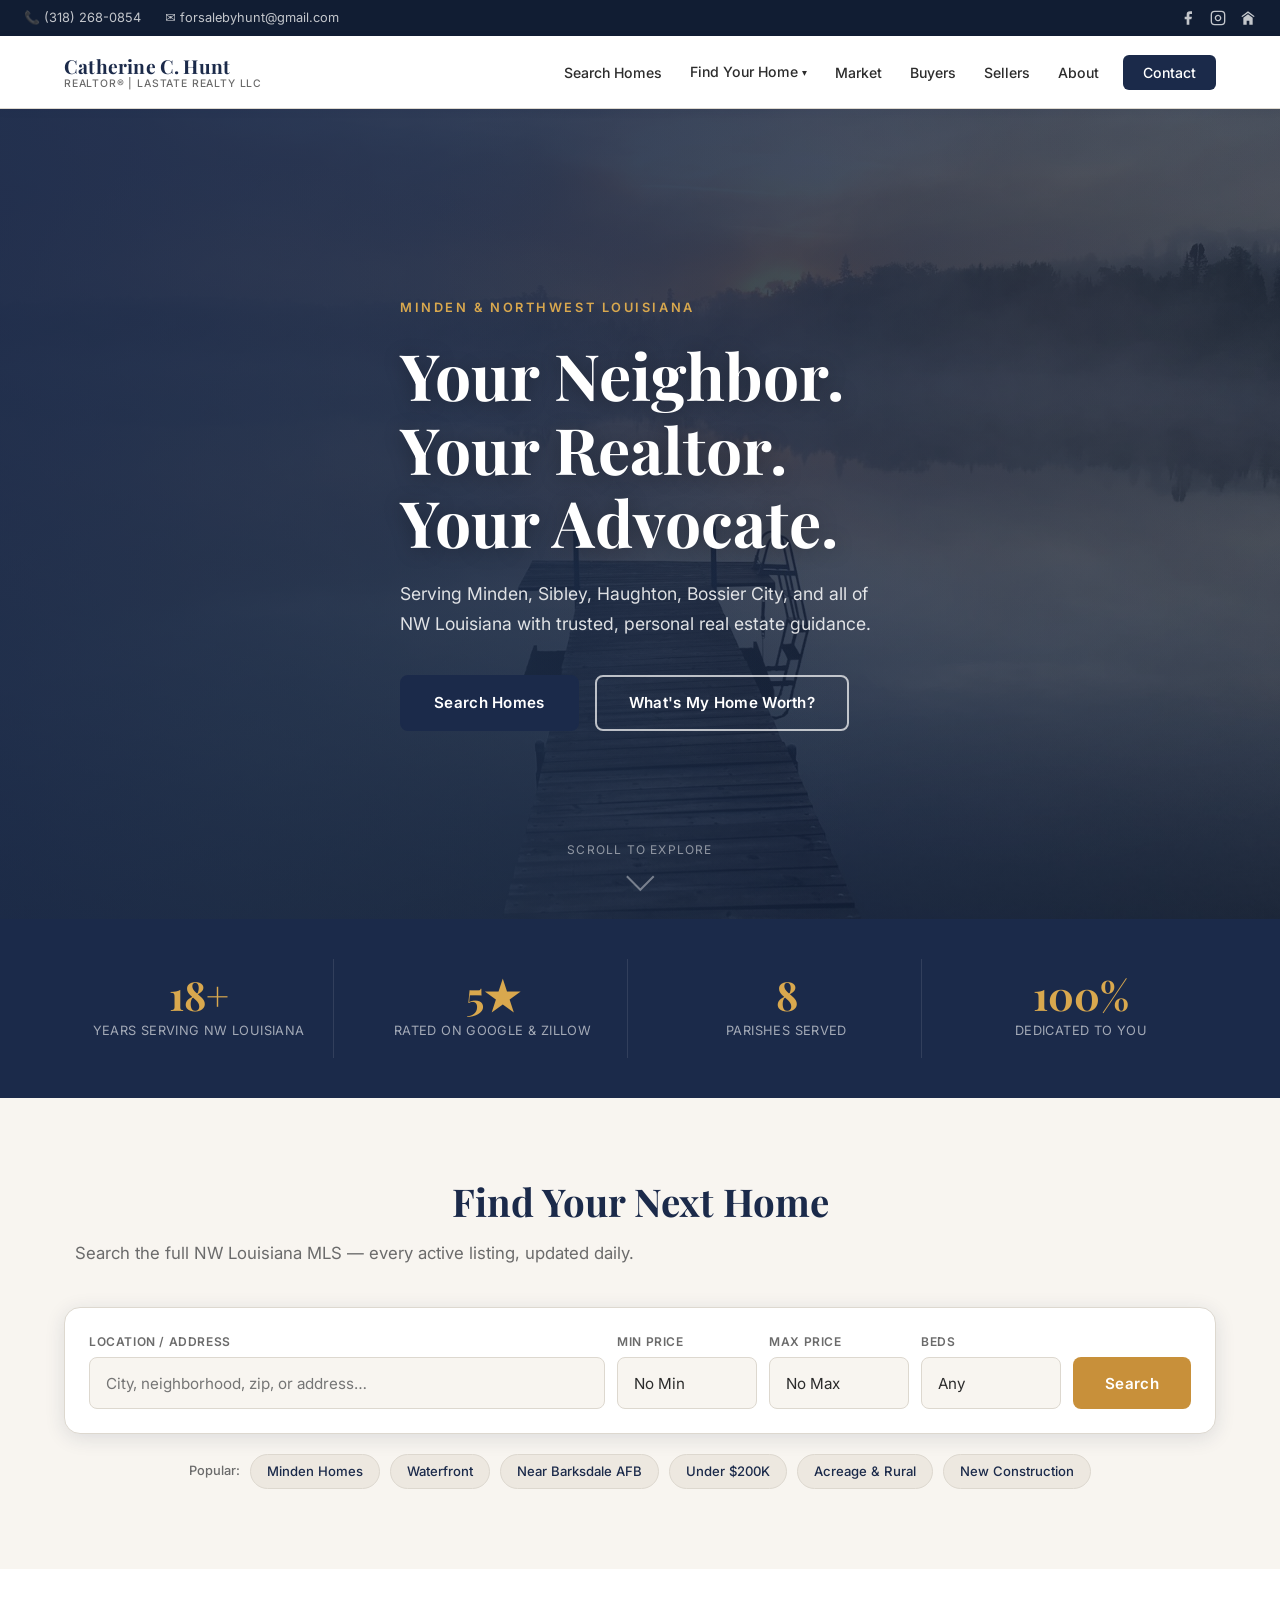
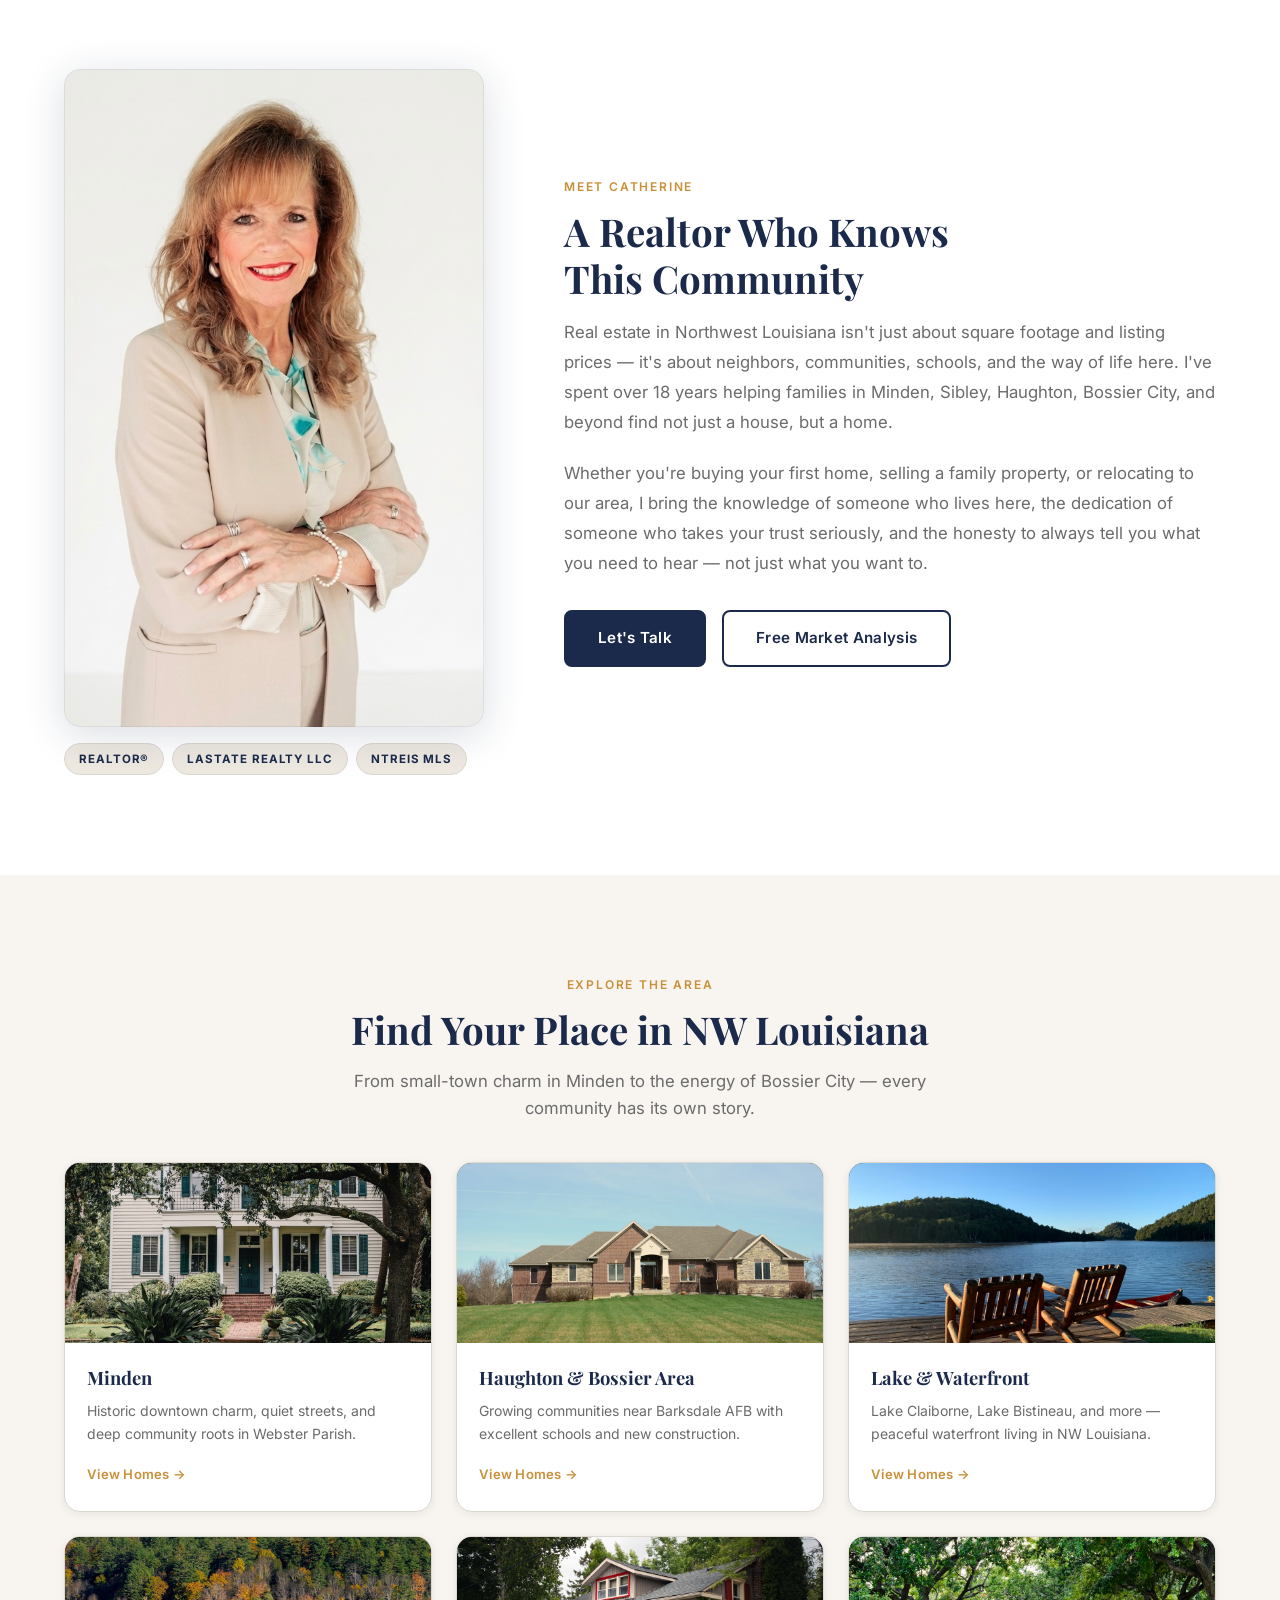
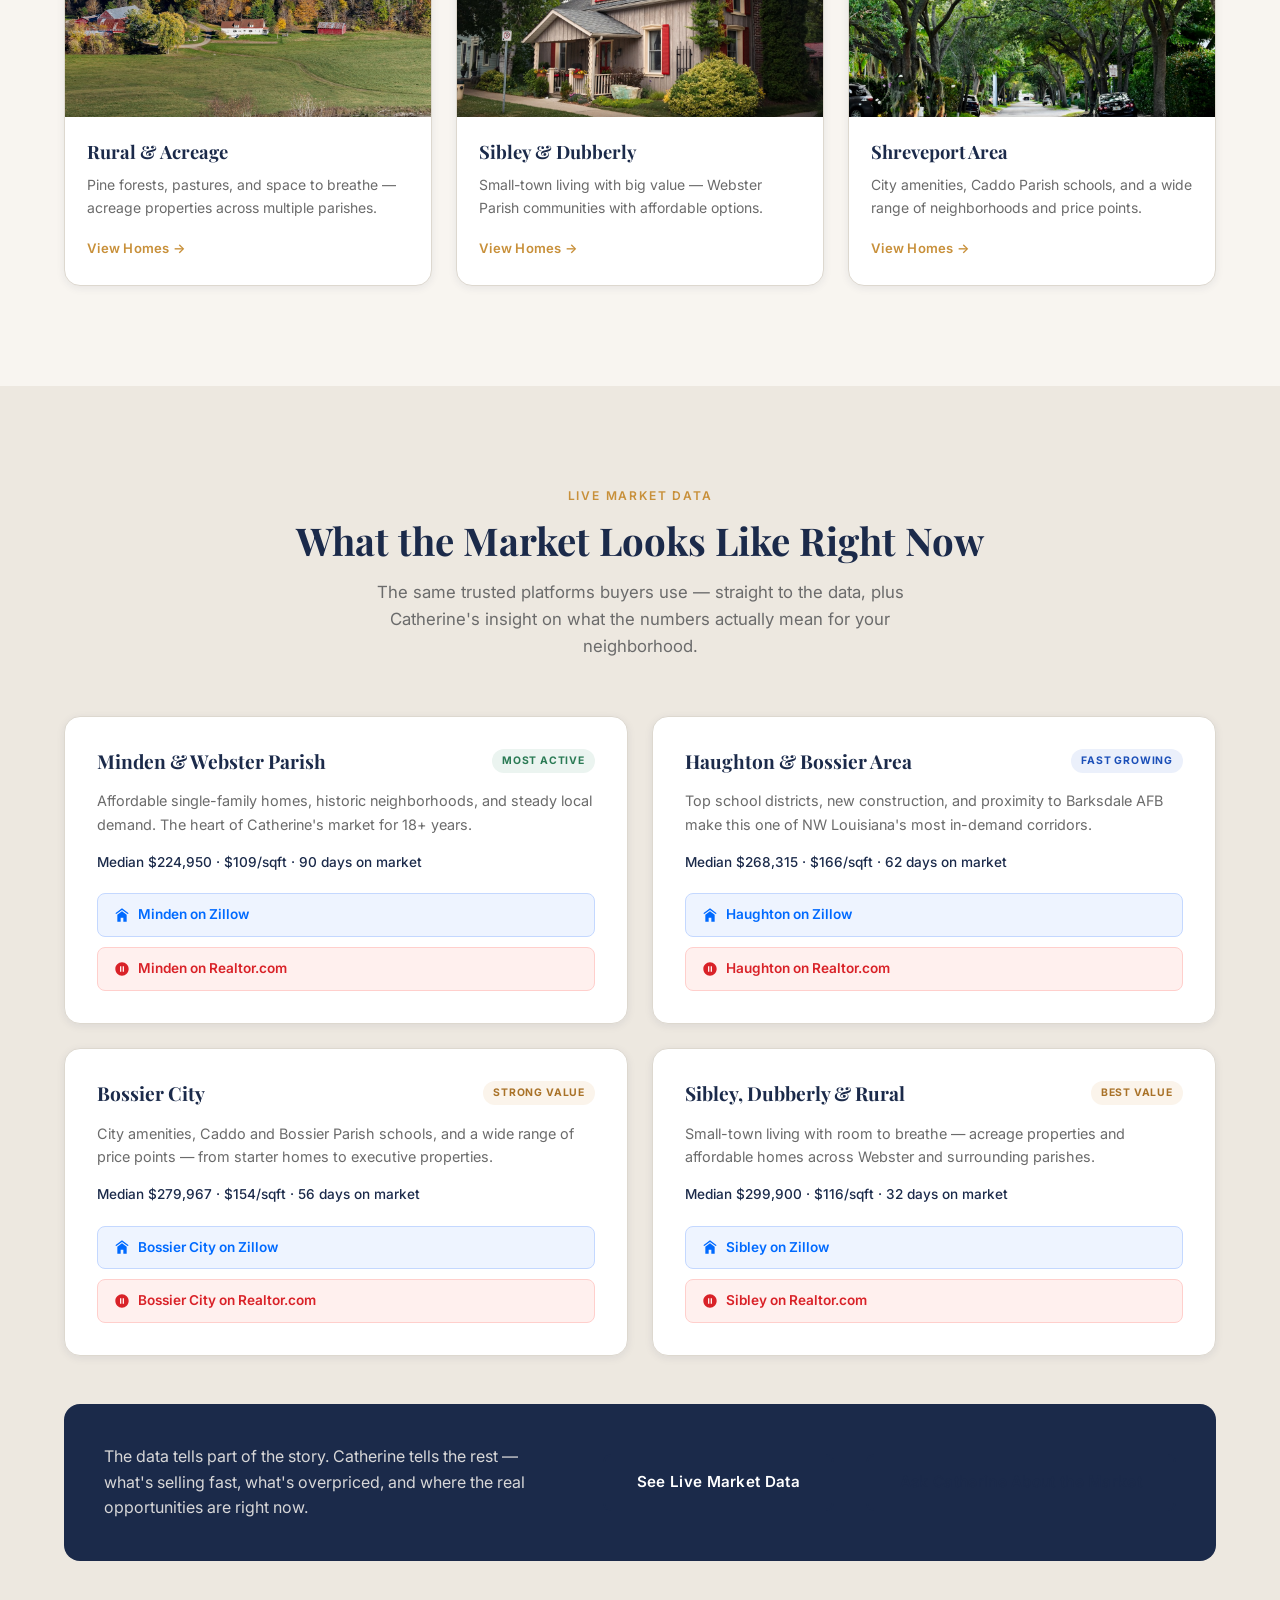
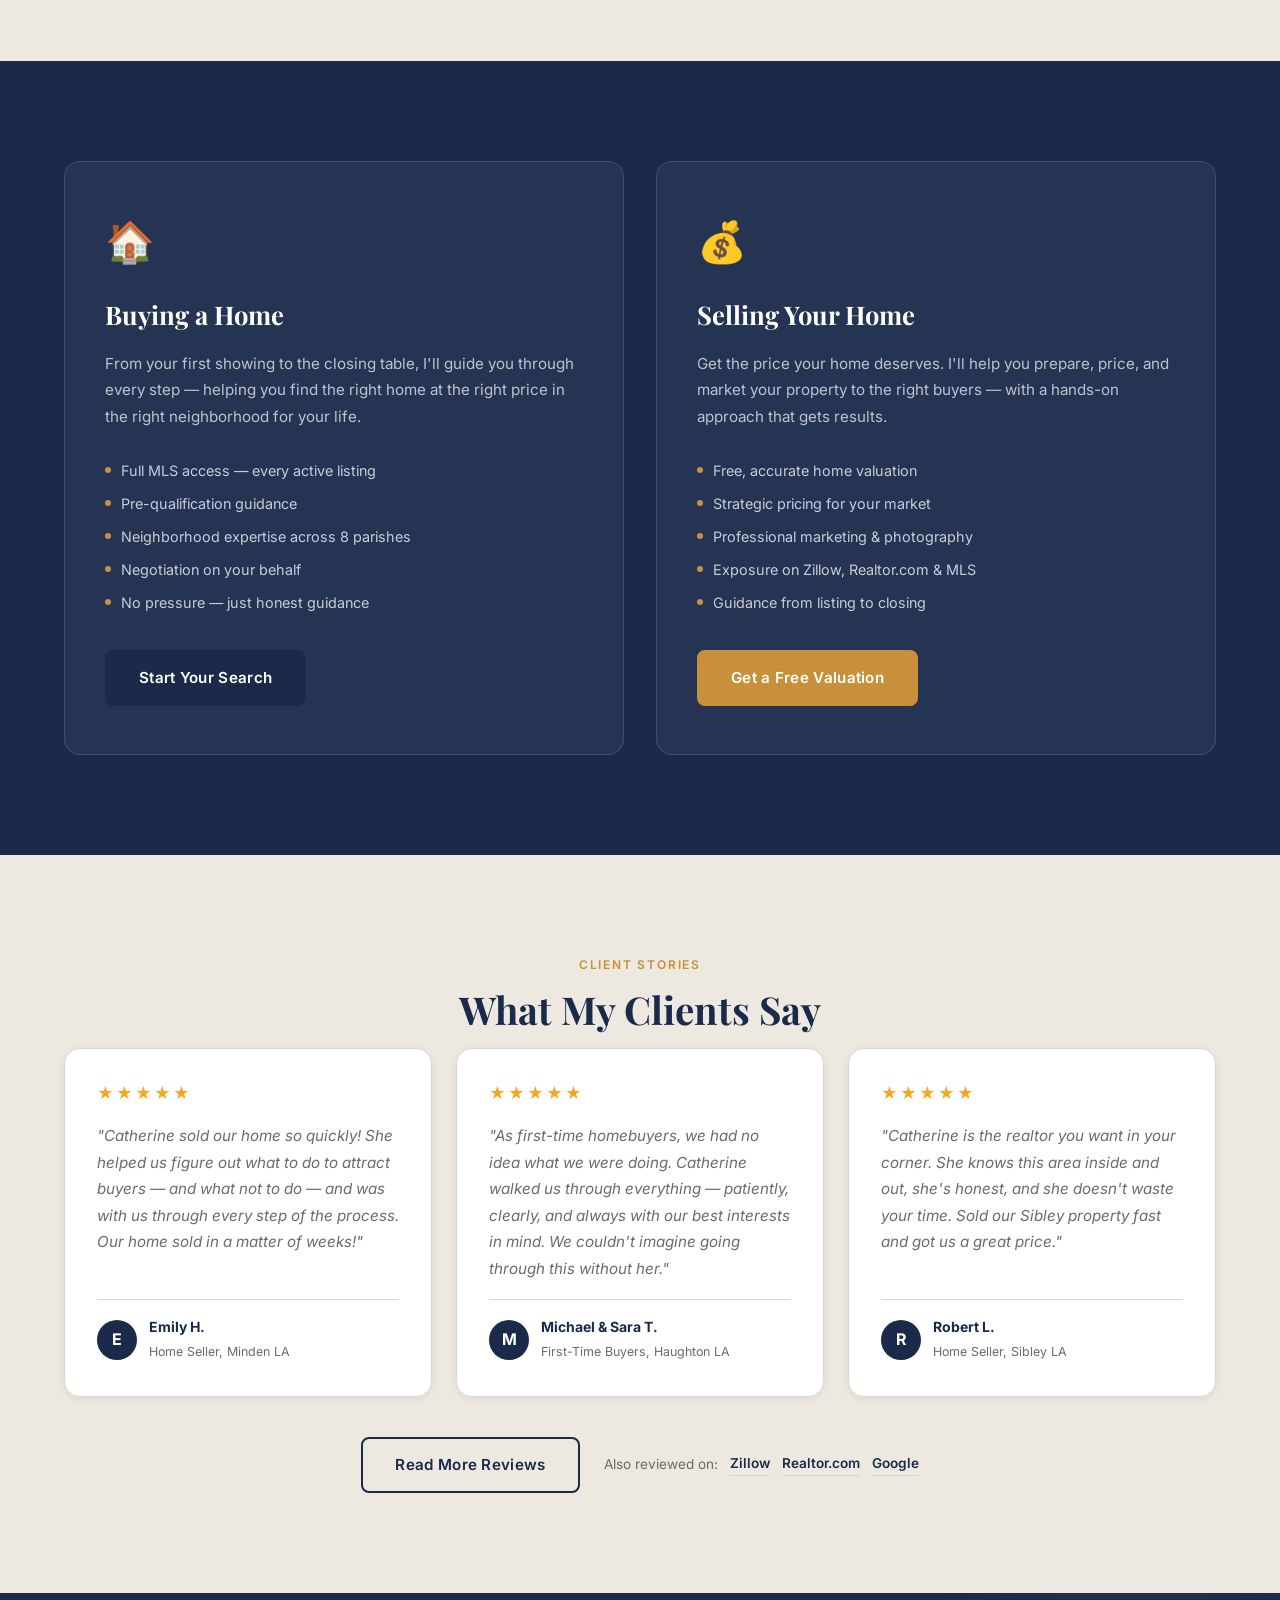
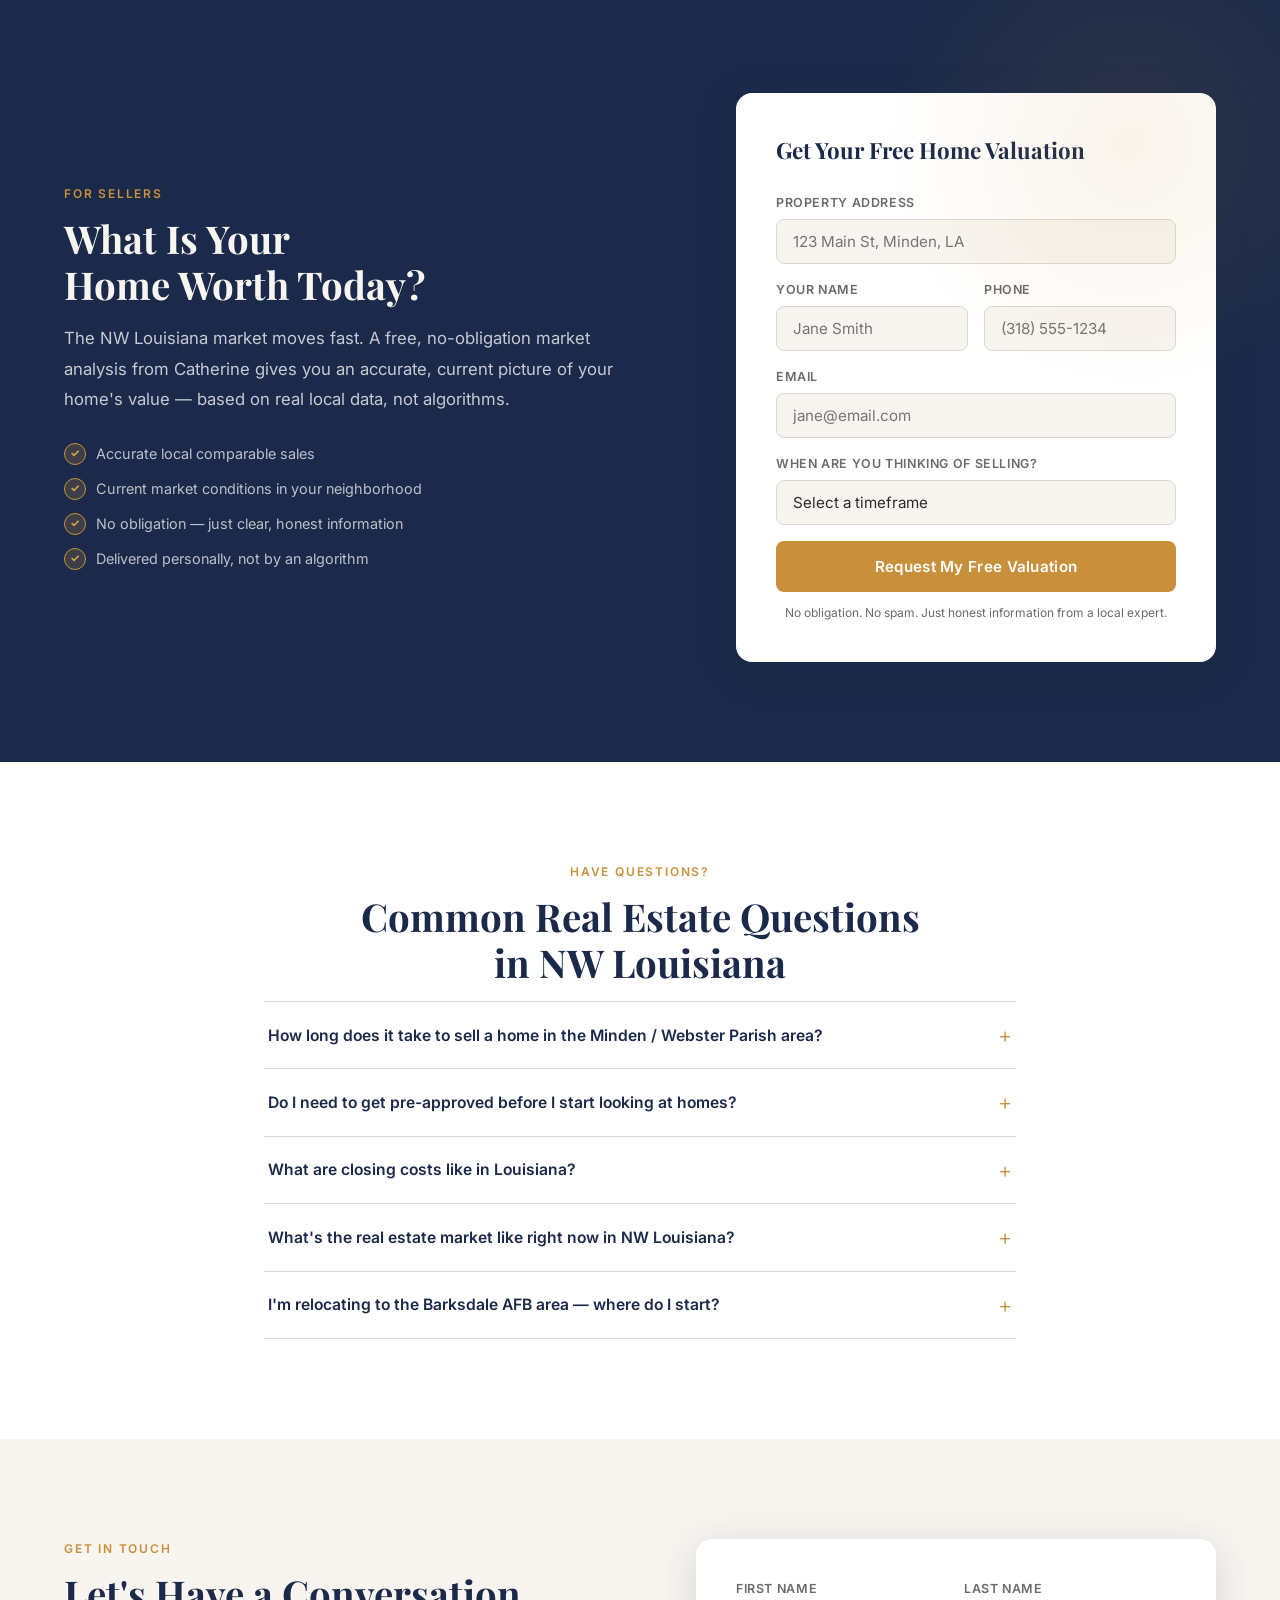
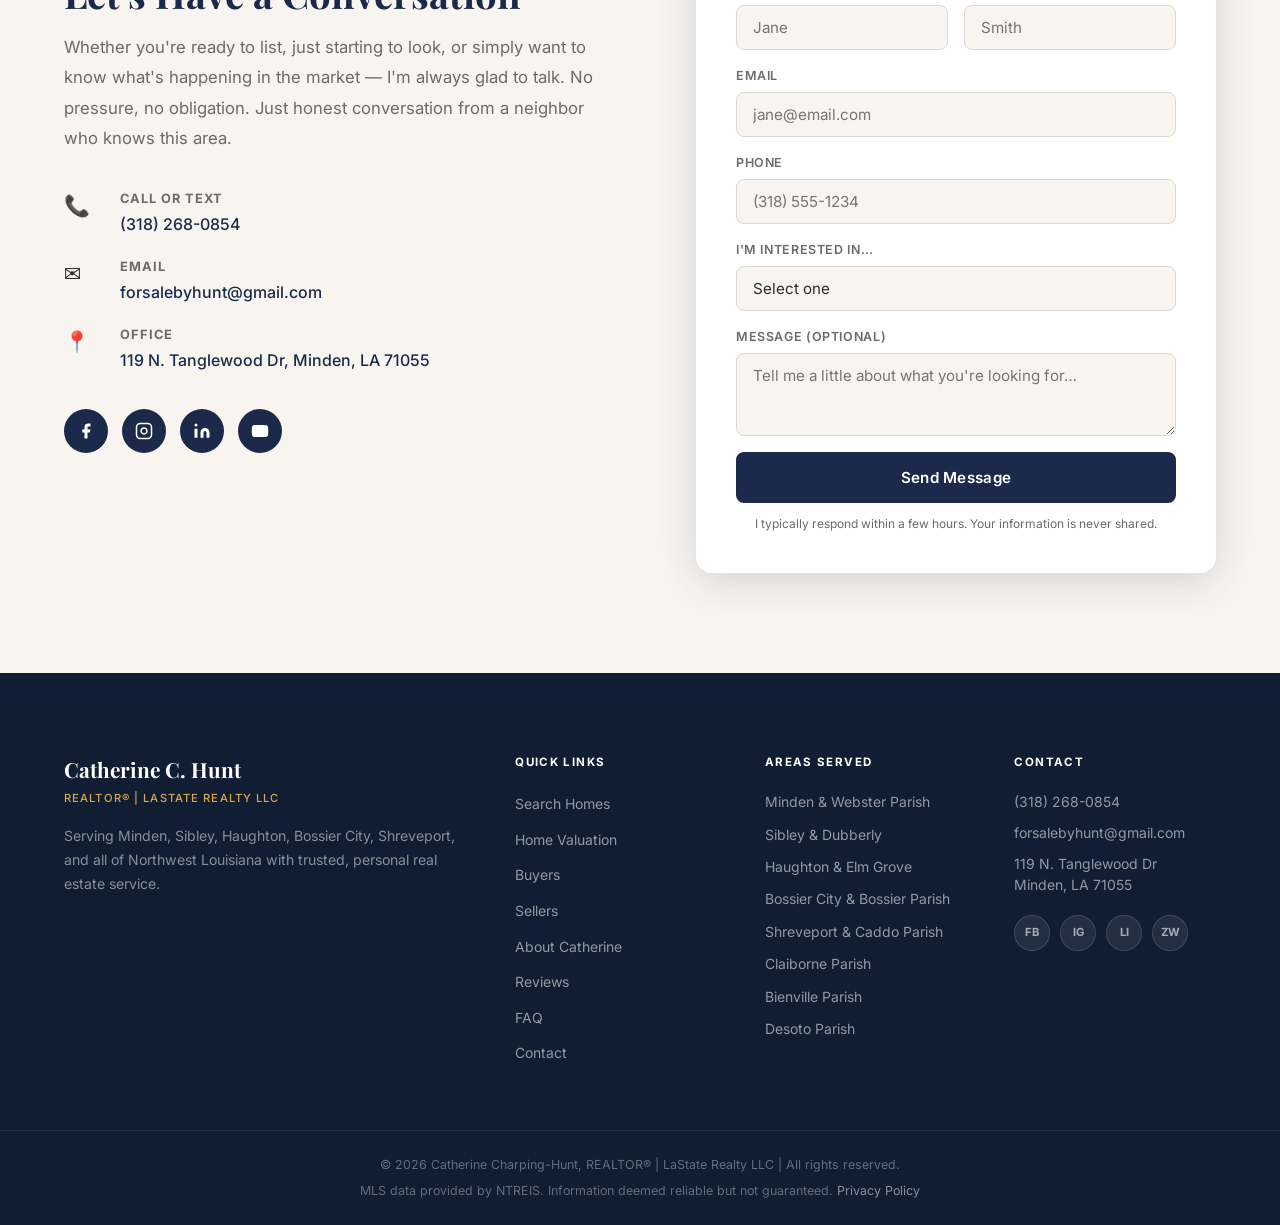
==== commit f22e2a1e: "Publish site 2026-11-28" ====
--- a/index.html
+++ b/index.html
@@ -330,7 +330,7 @@
             <span class="market-badge market-badge--active">Most Active</span>
           </div>
           <p class="market-desc">Affordable single-family homes, historic neighborhoods, and steady local demand. The heart of Catherine's market for 18+ years.</p>
-          <p class="market-desc" style="font-size:0.85rem; color:var(--navy); font-weight:500;">Median <span data-stat="Minden:median_price">$224,950</span> · <span data-stat="Minden:median_ppsf">$108/sqft</span> · <span data-stat="Minden:median_dom">89 days</span> on market</p>
+          <p class="market-desc" style="font-size:0.85rem; color:var(--navy); font-weight:500;">Median <span data-stat="Minden:median_price">$224,950</span> · <span data-stat="Minden:median_ppsf">$108/sqft</span> · <span data-stat="Minden:median_dom">90 days</span> on market</p>
           <div class="market-links">
             <a href="https://www.zillow.com/minden-la/home-values/" target="_blank" rel="noopener" class="market-link market-link--zillow">
               <svg width="16" height="16" viewBox="0 0 24 24" fill="currentColor" aria-hidden="true"><path d="M12 2L2 9.5l1.5 1L12 4.5l8.5 6L22 9.5z"/><path d="M12 6.5L5 11.5V22h5v-6h4v6h5V11.5z"/></svg>
@@ -349,7 +349,7 @@
             <span class="market-badge market-badge--growing">Fast Growing</span>
           </div>
           <p class="market-desc">Top school districts, new construction, and proximity to Barksdale AFB make this one of NW Louisiana's most in-demand corridors.</p>
-          <p class="market-desc" style="font-size:0.85rem; color:var(--navy); font-weight:500;">Median <span data-stat="Haughton:median_price">$268,658</span> · <span data-stat="Haughton:median_ppsf">$166/sqft</span> · <span data-stat="Haughton:median_dom">62 days</span> on market</p>
+          <p class="market-desc" style="font-size:0.85rem; color:var(--navy); font-weight:500;">Median <span data-stat="Haughton:median_price">$268,315</span> · <span data-stat="Haughton:median_ppsf">$166/sqft</span> · <span data-stat="Haughton:median_dom">62 days</span> on market</p>
           <div class="market-links">
             <a href="https://www.zillow.com/haughton-la/home-values/" target="_blank" rel="noopener" class="market-link market-link--zillow">
               <svg width="16" height="16" viewBox="0 0 24 24" fill="currentColor" aria-hidden="true"><path d="M12 2L2 9.5l1.5 1L12 4.5l8.5 6L22 9.5z"/><path d="M12 6.5L5 11.5V22h5v-6h4v6h5V11.5z"/></svg>
@@ -368,7 +368,7 @@
             <span class="market-badge market-badge--value">Strong Value</span>
           </div>
           <p class="market-desc">City amenities, Caddo and Bossier Parish schools, and a wide range of price points — from starter homes to executive properties.</p>
-          <p class="market-desc" style="font-size:0.85rem; color:var(--navy); font-weight:500;">Median <span data-stat="Bossier City:median_price">$279,967</span> · <span data-stat="Bossier City:median_ppsf">$154/sqft</span> · <span data-stat="Bossier City:median_dom">55 days</span> on market</p>
+          <p class="market-desc" style="font-size:0.85rem; color:var(--navy); font-weight:500;">Median <span data-stat="Bossier City:median_price">$279,967</span> · <span data-stat="Bossier City:median_ppsf">$154/sqft</span> · <span data-stat="Bossier City:median_dom">56 days</span> on market</p>
           <div class="market-links">
             <a href="https://www.zillow.com/bossier-city-la/home-values/" target="_blank" rel="noopener" class="market-link market-link--zillow">
               <svg width="16" height="16" viewBox="0 0 24 24" fill="currentColor" aria-hidden="true"><path d="M12 2L2 9.5l1.5 1L12 4.5l8.5 6L22 9.5z"/><path d="M12 6.5L5 11.5V22h5v-6h4v6h5V11.5z"/></svg>
@@ -387,7 +387,7 @@
             <span class="market-badge market-badge--value">Best Value</span>
           </div>
           <p class="market-desc">Small-town living with room to breathe — acreage properties and affordable homes across Webster and surrounding parishes.</p>
-          <p class="market-desc" style="font-size:0.85rem; color:var(--navy); font-weight:500;">Median <span data-stat="Sibley:median_price">$299,900</span> · <span data-stat="Sibley:median_ppsf">$116/sqft</span> · <span data-stat="Sibley:median_dom">31 days</span> on market</p>
+          <p class="market-desc" style="font-size:0.85rem; color:var(--navy); font-weight:500;">Median <span data-stat="Sibley:median_price">$299,900</span> · <span data-stat="Sibley:median_ppsf">$116/sqft</span> · <span data-stat="Sibley:median_dom">32 days</span> on market</p>
           <div class="market-links">
             <a href="https://www.zillow.com/sibley-la/home-values/" target="_blank" rel="noopener" class="market-link market-link--zillow">
               <svg width="16" height="16" viewBox="0 0 24 24" fill="currentColor" aria-hidden="true"><path d="M12 2L2 9.5l1.5 1L12 4.5l8.5 6L22 9.5z"/><path d="M12 6.5L5 11.5V22h5v-6h4v6h5V11.5z"/></svg>
